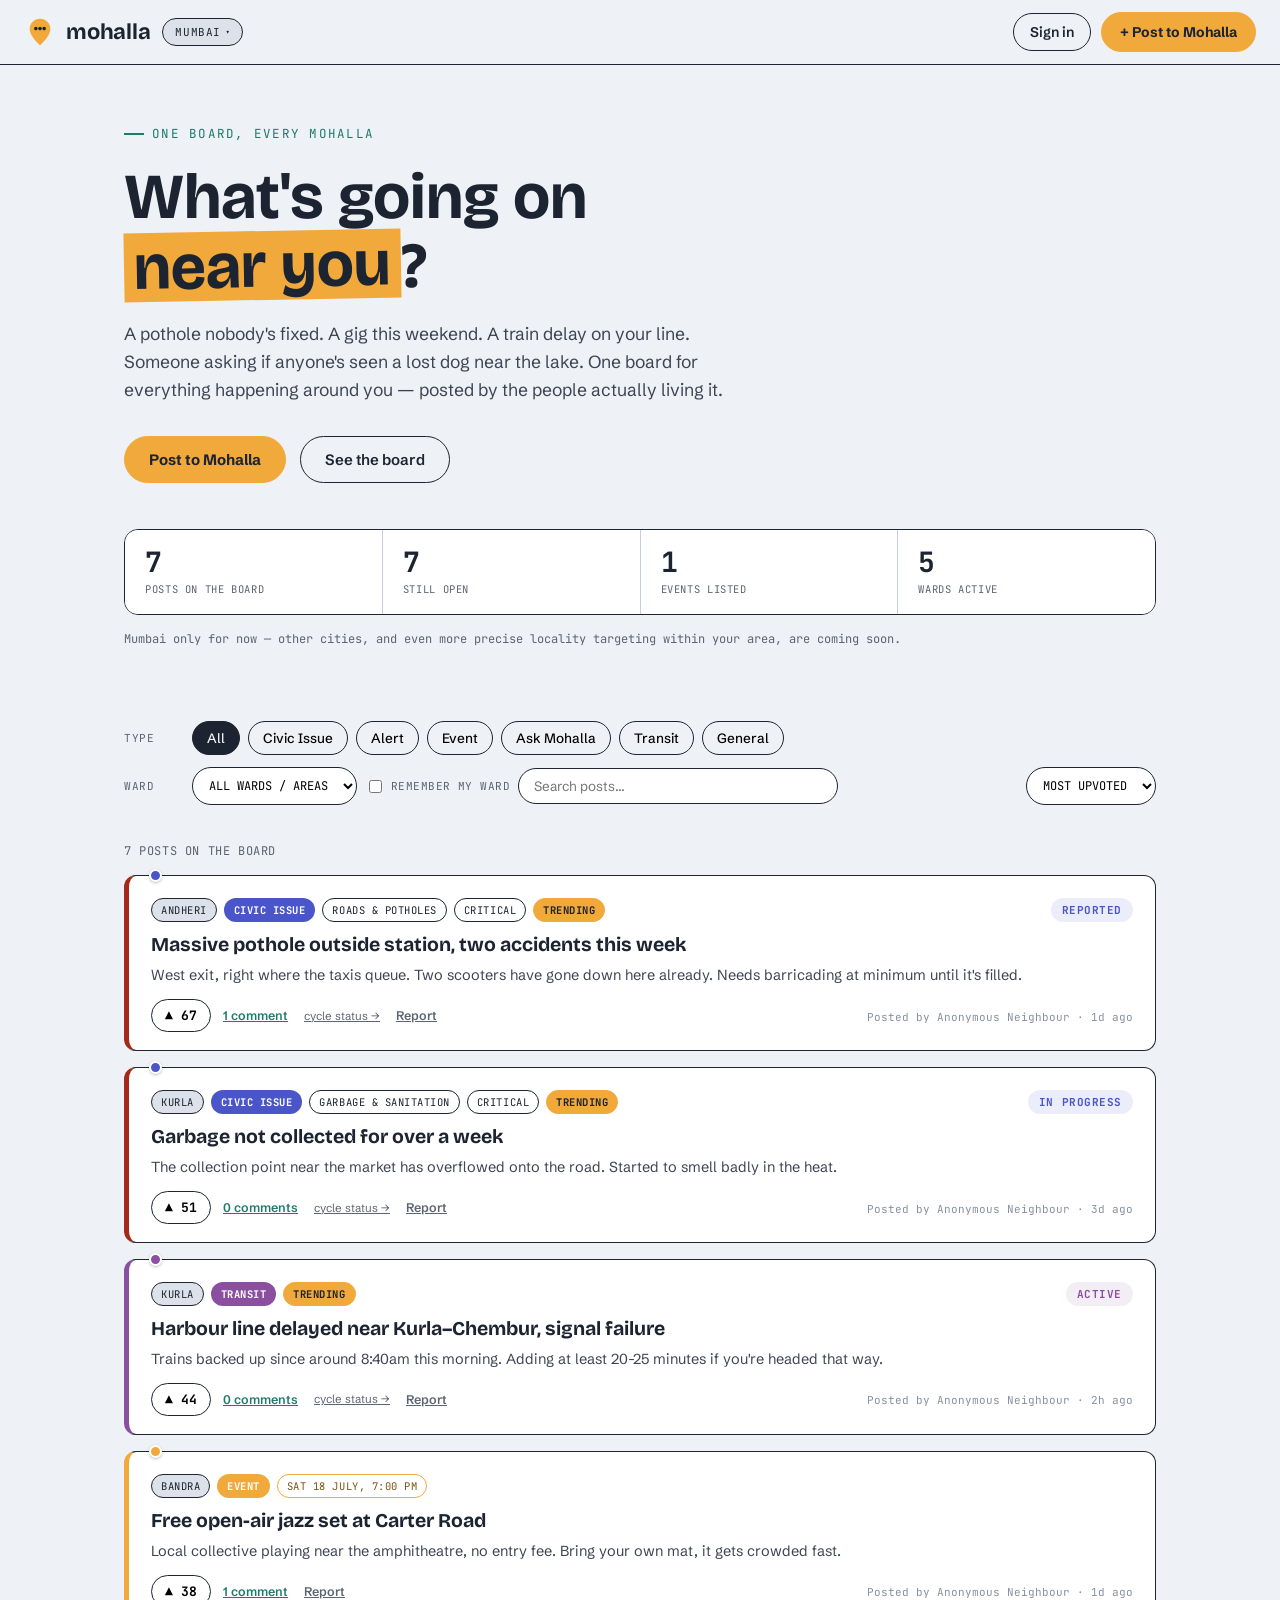
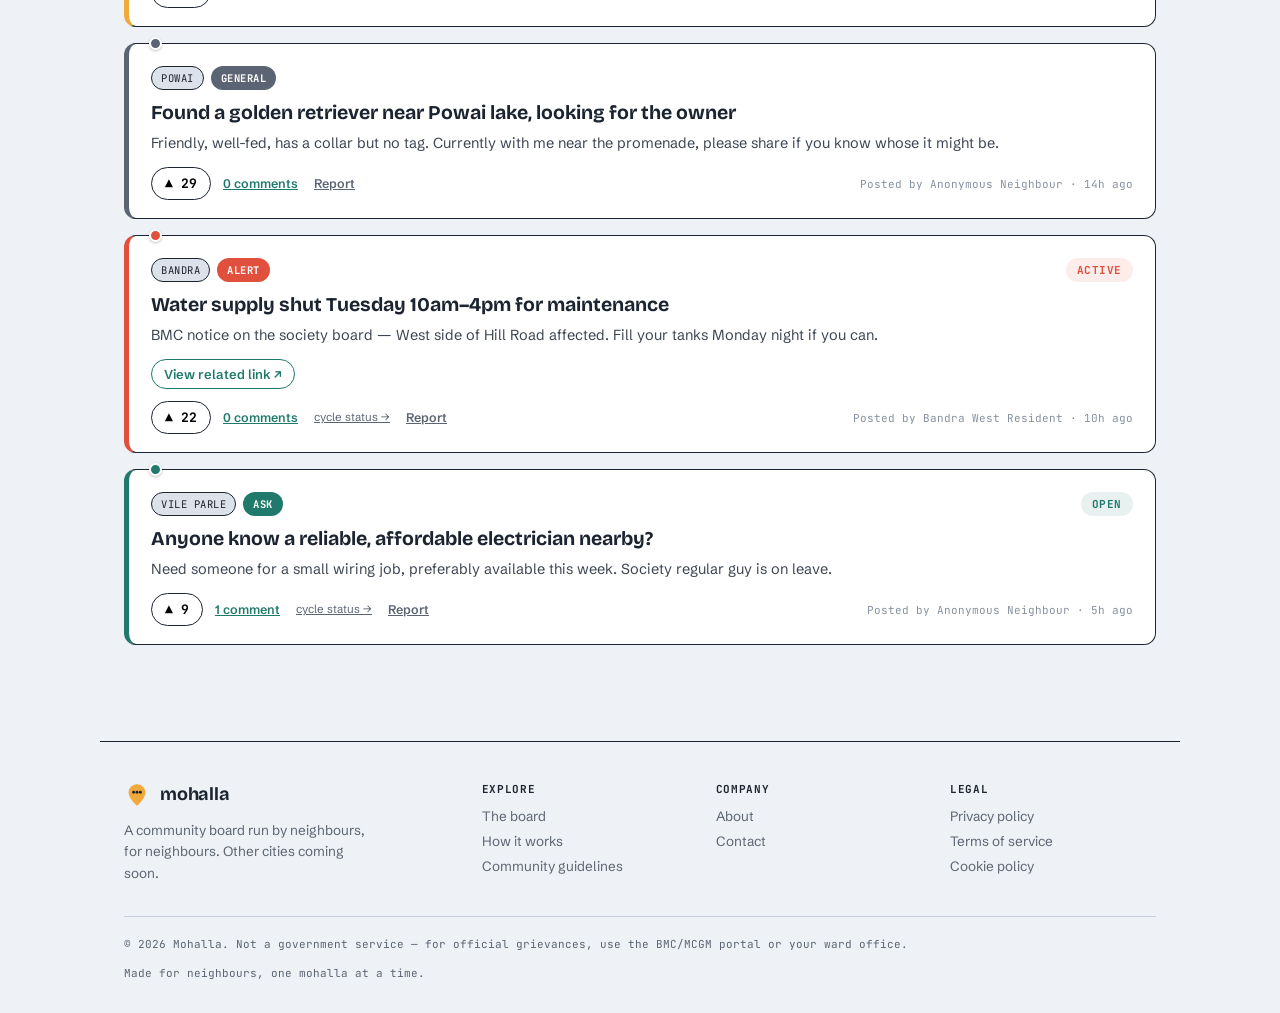
==== index.html @ 398d37bc "Mohalla v0.1.0 prototype Static single-file prototype of Mohalla, a neighbourhood board for Mumbai." ====
<!DOCTYPE html>
<html lang="en">
<head>
<meta charset="UTF-8">
<meta name="viewport" content="width=device-width, initial-scale=1.0">
<title>Mohalla — a neighbourhood board</title>
<link rel="icon" type="image/svg+xml" href="data:image/svg+xml,%3Csvg xmlns='http://www.w3.org/2000/svg' viewBox='0 0 34 34'%3E%3Cpath d='M17 3C10.9 3 6 7.8 6 13.7c0 8 11 17.3 11 17.3s11-9.3 11-17.3C28 7.8 23.1 3 17 3z' fill='%23F2A93B'/%3E%3Ccircle cx='12.6' cy='13.4' r='1.9' fill='%231B2430'/%3E%3Ccircle cx='17' cy='13.4' r='1.9' fill='%231B2430'/%3E%3Ccircle cx='21.4' cy='13.4' r='1.9' fill='%231B2430'/%3E%3C/svg%3E">
<link rel="preconnect" href="https://fonts.googleapis.com">
<link href="https://fonts.googleapis.com/css2?family=Bricolage+Grotesque:opsz,wght@12..96,400..800&family=Schibsted+Grotesk:wght@400;500;600;700&family=JetBrains+Mono:wght@400;500;700&display=swap" rel="stylesheet">
<style>
  :root{
    --ink:#1B2430;
    --paper:#EEF1F6;
    --paper-light:#FFFFFF;
    --paper-dark:#DCE1EA;
    --border:#C7CEDB;
    --amber:#F2A93B;
    --teal:#1F7A6B;
    --vermillion:#E14F3D;
    --indigo:#4A55C9;
    --plum:#8B4FA0;
    --slate:#5B6472;
    --critical:#A5281B;
  }
  *{box-sizing:border-box;}
  html{scroll-behavior:smooth;}
  html,body{margin:0;padding:0;}
  body{background:var(--paper); color:var(--ink); font-family:'Schibsted Grotesk',sans-serif; -webkit-font-smoothing:antialiased;}
  h1,h2,h3,.display{font-family:'Bricolage Grotesque',sans-serif;}
  .mono{font-family:'JetBrains Mono',monospace;}
  a{color:inherit;}
  button, .chip, .tag, input, select, textarea{font-family:inherit;}

  header{
    position:sticky; top:0; z-index:50;
    background:rgba(238,241,246,0.92); backdrop-filter:blur(6px);
    border-bottom:1.5px solid var(--ink);
    padding:12px 24px; display:flex; align-items:center; justify-content:space-between; gap:16px;
    transition:box-shadow .25s ease;
  }
  header.scrolled{box-shadow:0 6px 18px rgba(27,36,48,0.10);}
  .logo{display:flex; align-items:center; gap:10px;}
  .logo .word{line-height:1.1;}
  .logo .word .title{font-family:'Bricolage Grotesque',sans-serif; font-weight:700; font-size:22px; letter-spacing:-0.01em;}
  .header-actions{display:flex; align-items:center; gap:10px;}
  .signin-btn{
    font-weight:600; background:transparent; color:var(--ink); border:1.5px solid var(--ink);
    padding:9px 16px; font-size:14px; cursor:pointer; border-radius:24px; transition:all .15s ease;
  }
  .signin-btn:hover{background:var(--paper-dark); transform:translateY(-1px);}
  .btn-amber{font-weight:700; background:var(--amber); color:var(--ink); border:1.5px solid var(--amber); border-radius:24px; cursor:pointer; transition:all .15s ease;}
  .btn-amber:hover{filter:brightness(0.94); transform:translateY(-1px); box-shadow:0 6px 16px rgba(242,169,59,0.35);}
  .btn-amber:active{transform:translateY(0);}
  .file-btn{padding:10px 18px; font-size:14px;}

  .city-picker{position:relative; margin-left:2px;}
  .city-btn{
    font-family:'JetBrains Mono',monospace; font-size:11px; text-transform:uppercase; letter-spacing:0.05em;
    background:var(--paper-dark); color:var(--ink); border:1.5px solid var(--ink); border-radius:20px;
    padding:6px 12px; cursor:pointer; display:flex; align-items:center; gap:4px; transition:all .15s ease;
  }
  .city-btn:hover{background:var(--border);}
  .city-btn .chev{font-size:9px; transition:transform .2s ease;}
  .city-picker.open .chev{transform:rotate(180deg);}
  .city-menu{
    position:absolute; top:calc(100% + 8px); left:0; z-index:60;
    background:var(--paper-light); border:1.5px solid var(--ink); border-radius:12px;
    padding:6px; min-width:180px; box-shadow:0 8px 24px rgba(27,36,48,0.15);
    opacity:0; visibility:hidden; transform:translateY(-6px);
    transition:opacity .16s ease, transform .16s ease, visibility .16s ease;
  }
  .city-menu.open{opacity:1; visibility:visible; transform:translateY(0);}
  .city-opt{
    font-size:13.5px; padding:8px 10px; border-radius:8px;
    display:flex; align-items:center; justify-content:space-between; gap:8px; transition:background .12s ease;
  }
  .city-opt:not(.disabled):hover{background:var(--paper-dark);}
  .city-opt.active{font-weight:700; color:var(--teal);}
  .city-opt.disabled{color:var(--slate); cursor:not-allowed;}
  .city-opt .soon{
    font-family:'JetBrains Mono',monospace; font-size:9px; text-transform:uppercase; letter-spacing:0.04em;
    background:var(--paper-dark); border-radius:10px; padding:2px 7px; color:var(--slate);
  }
  .city-note{font-family:'JetBrains Mono',monospace; font-size:12px; color:var(--slate); margin-top:16px;}

  .hero{padding:60px 24px 36px; max-width:1080px; margin:0 auto; position:relative; z-index:1;}
  .hero .eyebrow{
    font-family:'JetBrains Mono',monospace; font-size:12.5px; letter-spacing:0.1em; text-transform:uppercase; color:var(--teal);
    display:flex; align-items:center; gap:8px; margin-bottom:20px;
  }
  .hero .eyebrow::before{content:'';width:20px;height:2px;background:var(--teal);}
  .hero h1{font-size:clamp(34px,6.4vw,64px); line-height:1.08; margin:0 0 20px; font-weight:700; max-width:16ch;}
  .hero h1 .highlight{background:var(--amber); padding:0 10px; display:inline-block; transform:rotate(-1deg); box-decoration-break:clone; -webkit-box-decoration-break:clone;}
  .hero p.sub{font-size:17.5px; line-height:1.6; max-width:58ch; color:#3d4552; margin:0 0 32px;}
  .hero-ctas{display:flex; gap:14px; flex-wrap:wrap; margin-bottom:46px;}
  .btn-primary{padding:13px 24px; font-size:15px;}
  .btn-ghost{font-weight:600; background:transparent; color:var(--ink); border:1.5px solid var(--ink); padding:13px 24px; font-size:15px; cursor:pointer; border-radius:24px; transition:all .15s ease;}
  .btn-ghost:hover{background:var(--ink); color:var(--paper); transform:translateY(-1px);}

  .stats{display:grid; grid-template-columns:repeat(4,1fr); gap:1px; background:var(--border); border:1.5px solid var(--ink); border-radius:14px; overflow:hidden;}
  .stats .cell{background:var(--paper-light); padding:18px 20px; transition:background .2s ease;}
  .stats .cell:hover{background:var(--paper);}
  .stats .cell .num{font-family:'JetBrains Mono',monospace; font-size:28px; font-weight:700; line-height:1;}
  .stats .cell .lbl{font-family:'JetBrains Mono',monospace; font-size:10.5px; text-transform:uppercase; letter-spacing:0.06em; color:var(--slate); margin-top:6px;}

  .filters{max-width:1080px; margin:0 auto; padding:38px 24px 0; position:relative; z-index:1;}
  .filters .row{display:flex; flex-wrap:wrap; gap:8px; margin-bottom:12px; align-items:center;}
  .filters .row .row-label{font-family:'JetBrains Mono',monospace; font-size:11px; text-transform:uppercase; letter-spacing:0.06em; color:var(--slate); width:60px; flex-shrink:0;}
  .chip{font-size:13.5px; font-weight:500; padding:8px 14px; border:1.5px solid var(--ink); border-radius:20px; background:transparent; cursor:pointer; white-space:nowrap; transition:all .15s ease;}
  .chip:hover{background:var(--paper-dark); transform:translateY(-1px);}
  .chip.active{background:var(--ink); color:var(--paper); border-color:var(--ink);}
  .sort-select{font-family:'JetBrains Mono',monospace; font-size:12px; text-transform:uppercase; padding:9px 12px; border:1.5px solid var(--ink); background:var(--paper-light); border-radius:20px; cursor:pointer; transition:background .15s ease;}
  .sort-select:hover{background:var(--paper-dark);}
  .search-input{font-size:13.5px; padding:9px 15px; border:1.5px solid var(--ink); background:var(--paper-light); border-radius:20px; flex:1; min-width:180px; max-width:320px; transition:box-shadow .15s ease;}
  .search-input:focus{outline:none; box-shadow:0 0 0 3px rgba(74,85,201,0.18);}
  .remember-lbl{display:flex; align-items:center; gap:6px; font-family:'JetBrains Mono',monospace; font-size:11px; color:var(--slate); cursor:pointer; text-transform:uppercase; letter-spacing:0.04em;}

  .feed{max-width:1080px; margin:0 auto; padding:26px 24px 80px; position:relative; z-index:1;}
  .feed-count{font-family:'JetBrains Mono',monospace; font-size:12px; color:var(--slate); margin-bottom:16px; text-transform:uppercase; letter-spacing:0.05em;}

  @keyframes fadeInUp{ from{opacity:0; transform:translateY(12px);} to{opacity:1; transform:translateY(0);} }
  .card{
    background:var(--paper-light); border:1.5px solid var(--ink); border-left:5px solid var(--indigo); border-radius:12px;
    padding:22px 22px 18px; margin-bottom:16px; position:relative;
    animation:fadeInUp .45s ease both;
    transition:transform .18s ease, box-shadow .18s ease;
  }
  .card:hover{transform:translateY(-3px); box-shadow:0 12px 28px rgba(27,36,48,0.09);}
  .pin{position:absolute; top:-7px; left:20px; width:13px; height:13px; border-radius:50%; border:2px solid var(--paper-light); box-shadow:0 1px 3px rgba(0,0,0,0.25);}
  .card-top{display:flex; justify-content:space-between; align-items:flex-start; gap:16px; flex-wrap:wrap;}
  .card-meta{display:flex; gap:7px; flex-wrap:wrap; margin-bottom:11px; align-items:center;}
  .tag{font-family:'JetBrains Mono',monospace; font-size:10.5px; text-transform:uppercase; letter-spacing:0.05em; padding:4px 9px; border:1px solid var(--ink); border-radius:20px; color:var(--ink);}
  .tag.ward{background:var(--paper-dark);}
  .tag.type{color:#fff; border-color:transparent; font-weight:700;}
  .tag.when{border-color:var(--amber); color:#7a5310;}
  .tag.trending{background:var(--amber); border-color:var(--amber); color:var(--ink); font-weight:700;}
  .card h3{font-size:19.5px; margin:0 0 8px; font-weight:700; font-family:'Bricolage Grotesque',sans-serif;}
  .card p.desc{font-size:14.5px; line-height:1.58; color:#3d4552; margin:0 0 12px;}
  .card img.photo{width:100%; max-height:280px; object-fit:cover; border-radius:10px; border:1px solid var(--border); margin-bottom:12px; display:block;}
  .video-wrap{position:relative; width:100%; aspect-ratio:16/9; border-radius:10px; overflow:hidden; border:1px solid var(--border); margin-bottom:12px; background:#000;}
  .video-wrap iframe, .video-wrap video{width:100%; height:100%; border:0; display:block;}
  .link-chip{
    display:inline-flex; align-items:center; gap:5px; font-size:13px; font-weight:600; color:var(--teal);
    text-decoration:none; border:1.5px solid var(--teal); border-radius:20px; padding:6px 12px; margin-bottom:12px; transition:all .15s ease;
  }
  .link-chip:hover{background:var(--teal); color:#fff;}
  .card-foot{display:flex; justify-content:space-between; align-items:center; gap:12px; flex-wrap:wrap;}
  .stamp{font-family:'JetBrains Mono',monospace; font-size:11px; font-weight:700; text-transform:uppercase; letter-spacing:0.05em; padding:5px 11px; border-radius:20px; display:inline-block; background:var(--paper-dark); color:var(--ink);}
  .actions{display:flex; gap:8px; align-items:center; flex-wrap:wrap;}
  @keyframes pulse{ 0%{transform:scale(1);} 40%{transform:scale(1.18);} 100%{transform:scale(1);} }
  .upvote-btn{display:flex; align-items:center; gap:6px; font-family:'JetBrains Mono',monospace; font-size:13px; font-weight:700; background:transparent; border:1.5px solid var(--ink); border-radius:20px; padding:7px 13px; cursor:pointer; transition:all .15s ease;}
  .upvote-btn:hover{background:var(--paper-dark);}
  .upvote-btn.voted{background:var(--ink); color:var(--paper); border-color:var(--ink);}
  .upvote-btn.pulse{animation:pulse .32s ease;}
  .link-btn{font-size:12.5px; font-weight:600; text-decoration:underline; background:none; border:none; cursor:pointer; color:var(--teal); padding:6px 4px; transition:opacity .15s ease;}
  .link-btn:hover{opacity:0.7;}
  .link-btn.muted{color:var(--slate);}
  .status-cycle{font-size:11.5px; text-decoration:underline; background:none; border:none; cursor:pointer; color:var(--slate); padding:4px; transition:opacity .15s ease;}
  .status-cycle:hover{opacity:0.7;}
  .byline{font-family:'JetBrains Mono',monospace; font-size:11px; color:#8891a0; margin-top:2px;}

  .comments{margin-top:14px; padding-top:14px; border-top:1px dashed var(--border);}
  .comment{font-size:13.5px; padding:8px 0; border-bottom:1px solid #eef0f5; animation:fadeInUp .3s ease both;}
  .comment:last-child{border-bottom:none;}
  .comment .c-author{font-weight:700; margin-right:6px;}
  .comment-form{display:flex; gap:8px; margin-top:10px;}
  .comment-form input{flex:1; padding:9px 12px; border:1.5px solid var(--ink); border-radius:20px; font-size:13px; background:var(--paper); transition:box-shadow .15s ease;}
  .comment-form input:focus{outline:none; box-shadow:0 0 0 3px rgba(74,85,201,0.18);}
  .comment-form button{font-weight:700; font-size:12.5px; background:var(--ink); color:var(--paper); border:none; padding:0 16px; border-radius:20px; cursor:pointer; transition:all .15s ease;}
  .comment-form button:hover{background:var(--indigo);}
  .empty{text-align:center; padding:60px 20px; color:#8891a0; font-family:'JetBrains Mono',monospace; font-size:14px;}

  .overlay{
    position:fixed; inset:0; background:rgba(27,36,48,0.55); z-index:100;
    display:flex; align-items:flex-start; justify-content:center; padding:40px 16px; overflow-y:auto;
    opacity:0; visibility:hidden; transition:opacity .2s ease, visibility .2s ease;
  }
  .overlay.open{opacity:1; visibility:visible;}
  .modal{
    background:var(--paper-light); border:1.5px solid var(--ink); border-radius:18px; max-width:560px; width:100%; padding:28px 26px 26px; position:relative;
    transform:translateY(14px) scale(.97); transition:transform .22s ease;
  }
  .overlay.open .modal{transform:translateY(0) scale(1);}
  .modal.wide{max-width:640px;}
  .modal.narrow{max-width:400px; text-align:center;}
  .modal h2{font-size:25px; margin:0 0 4px; font-weight:700; font-family:'Bricolage Grotesque',sans-serif;}
  .modal .modal-sub{font-size:13.5px; color:var(--slate); margin-bottom:20px;}
  .modal-close{position:absolute; top:20px; right:22px; background:none; border:none; cursor:pointer; font-size:22px; line-height:1; color:var(--ink); transition:opacity .15s ease;}
  .modal-close:hover{opacity:0.6;}
  .type-row{display:flex; gap:7px; flex-wrap:wrap; margin-bottom:20px;}
  .type-opt{font-family:'JetBrains Mono',monospace; font-size:11.5px; text-transform:uppercase; letter-spacing:0.04em; padding:8px 12px; border:1.5px solid var(--ink); border-radius:20px; cursor:pointer; font-weight:700; transition:all .15s ease;}
  .field{margin-bottom:16px; text-align:left;}
  .field label{display:block; font-family:'JetBrains Mono',monospace; font-size:11px; text-transform:uppercase; letter-spacing:0.05em; color:var(--slate); margin-bottom:6px;}
  .field input, .field select, .field textarea{width:100%; padding:10px 13px; border:1.5px solid var(--ink); border-radius:12px; font-size:14px; background:var(--paper); transition:box-shadow .15s ease;}
  .field input:focus, .field select:focus, .field textarea:focus{outline:none; box-shadow:0 0 0 3px rgba(74,85,201,0.18);}
  .field textarea{resize:vertical; min-height:80px; border-radius:14px;}
  .field-row{display:grid; grid-template-columns:1fr 1fr; gap:12px;}
  .attach-section{border:1.5px dashed var(--border); border-radius:14px; padding:14px 16px 4px; margin-bottom:16px; background:var(--paper);}
  .attach-head{font-family:'JetBrains Mono',monospace; font-size:11px; text-transform:uppercase; letter-spacing:0.05em; color:var(--slate); margin-bottom:10px;}
  .file-picker{display:flex; align-items:center; gap:10px; flex-wrap:wrap;}
  .file-input-hidden{display:none;}
  .file-btn-small{font-weight:600; background:var(--paper-light); border:1.5px solid var(--ink); padding:8px 14px; border-radius:20px; cursor:pointer; font-size:13px; transition:all .15s ease;}
  .file-btn-small:hover{background:var(--paper-dark); transform:translateY(-1px);}
  .file-name{font-family:'JetBrains Mono',monospace; font-size:11.5px; color:var(--slate);}
  .preview-thumb{max-width:180px; max-height:110px; border-radius:8px; border:1px solid var(--border); display:block; margin-top:8px; object-fit:cover;}
  .video-badge{display:inline-flex; align-items:center; gap:7px; font-family:'JetBrains Mono',monospace; font-size:12px; background:var(--paper-dark); border:1px solid var(--border); border-radius:8px; padding:8px 12px; margin-top:8px;}
  .remove-attach{margin-left:10px; font-size:11.5px; color:var(--vermillion); background:none; border:none; cursor:pointer; text-decoration:underline;}
  .sev-row{display:flex; gap:8px;}
  .sev-opt{flex:1; text-align:center; padding:9px 6px; border:1.5px solid var(--ink); border-radius:20px; font-family:'JetBrains Mono',monospace; font-size:11.5px; cursor:pointer; text-transform:uppercase; transition:all .15s ease;}
  .sev-opt.active{background:var(--ink); color:var(--paper);}
  .submit-btn{width:100%; margin-top:6px; padding:14px; font-size:15px;}
  .form-note{font-family:'JetBrains Mono',monospace; font-size:11px; color:#8891a0; margin-top:10px; text-align:center;}
  .hide{display:none !important;}

  .google-btn{width:100%; display:flex; align-items:center; justify-content:center; gap:10px; background:var(--paper-light); border:1.5px solid var(--ink); border-radius:24px; padding:12px; font-weight:600; font-size:14.5px; cursor:pointer; color:var(--ink); margin-bottom:14px; transition:all .15s ease;}
  .google-btn:hover{background:var(--paper-dark); transform:translateY(-1px);}
  .divider{display:flex; align-items:center; gap:10px; margin:16px 0; color:var(--slate); font-family:'JetBrains Mono',monospace; font-size:11px; text-transform:uppercase;}
  .divider::before, .divider::after{content:''; flex:1; height:1px; background:var(--border);}
  .stub-input{opacity:0.5; pointer-events:none;}

  .page-body{text-align:left; font-size:14.5px; line-height:1.75; color:#3d4552; max-height:60vh; overflow-y:auto; padding-right:6px;}
  .page-body h3{font-size:16px; margin:18px 0 8px; font-family:'Bricolage Grotesque',sans-serif;}
  .page-body p{margin:0 0 12px;}
  .page-body ul, .page-body ol{margin:0 0 14px; padding-left:20px;}
  .page-body li{margin-bottom:8px;}
  .page-note{font-family:'JetBrains Mono',monospace; font-size:11px; color:var(--slate); background:var(--paper); border:1px dashed var(--border); border-radius:10px; padding:10px 12px; margin-bottom:16px;}

  footer{border-top:1.5px solid var(--ink); padding:40px 24px 30px; max-width:1080px; margin:0 auto; position:relative; z-index:1;}
  .footer-grid{display:grid; grid-template-columns:1.6fr 1fr 1fr 1fr; gap:28px; margin-bottom:32px;}
  .footer-blurb{font-size:13.5px; line-height:1.6; color:var(--slate); max-width:32ch; margin:0;}
  .footer-head{font-family:'JetBrains Mono',monospace; font-size:11px; text-transform:uppercase; letter-spacing:0.06em; color:var(--ink); margin-bottom:12px; font-weight:700;}
  .footer-link{display:block; font-size:13.5px; color:var(--slate); text-decoration:none; margin-bottom:9px; width:fit-content; transition:color .15s ease;}
  .footer-link:hover{color:var(--teal); text-decoration:underline;}
  .footer-bottom{border-top:1px solid var(--border); padding-top:18px; font-family:'JetBrains Mono',monospace; font-size:11px; color:var(--slate); line-height:1.7; display:flex; justify-content:space-between; flex-wrap:wrap; gap:10px;}
  @media(max-width:720px){ .footer-grid{grid-template-columns:1fr 1fr;} }

  .toast{
    position:fixed; left:50%; bottom:-100px; transform:translateX(-50%);
    background:var(--ink); color:var(--paper); padding:12px 22px; border-radius:24px;
    font-size:13px; font-weight:500; z-index:200; opacity:0;
    transition:bottom .3s ease, opacity .3s ease; box-shadow:0 4px 20px rgba(0,0,0,0.25);
  }
  .toast.show{bottom:24px; opacity:1;}

  @media(max-width:640px){
    .stats{grid-template-columns:repeat(2,1fr);}
    .field-row{grid-template-columns:1fr;}
    .filters .row .row-label{width:100%; margin-bottom:2px;}
    .search-input{max-width:none;}
  }
</style>
</head>
<body>

<header id="site-header">
  <div class="logo">
    <svg width="32" height="32" viewBox="0 0 34 34" fill="none">
      <path d="M17 3C10.9 3 6 7.8 6 13.7c0 8 11 17.3 11 17.3s11-9.3 11-17.3C28 7.8 23.1 3 17 3z" fill="#F2A93B"/>
      <circle cx="12.6" cy="13.4" r="1.9" fill="#1B2430"/>
      <circle cx="17" cy="13.4" r="1.9" fill="#1B2430"/>
      <circle cx="21.4" cy="13.4" r="1.9" fill="#1B2430"/>
    </svg>
    <div class="word"><div class="title">mohalla</div></div>
    <div class="city-picker" id="city-picker">
      <button class="city-btn" onclick="toggleCityMenu(event)">Mumbai <span class="chev">▾</span></button>
      <div class="city-menu" id="city-menu">
        <div class="city-opt active">Mumbai</div>
        <div class="city-opt disabled">Delhi <span class="soon">Soon</span></div>
        <div class="city-opt disabled">Bengaluru <span class="soon">Soon</span></div>
        <div class="city-opt disabled">Pune <span class="soon">Soon</span></div>
        <div class="city-opt disabled">Chennai <span class="soon">Soon</span></div>
      </div>
    </div>
  </div>
  <div class="header-actions">
    <button class="signin-btn" onclick="openAuthModal()">Sign in</button>
    <button class="file-btn btn-amber" onclick="openModal()">+ Post to Mohalla</button>
  </div>
</header>

<section class="hero">
  <div class="eyebrow">One board, every mohalla</div>
  <h1>What's going on <span class="highlight">near you</span>?</h1>
  <p class="sub">A pothole nobody's fixed. A gig this weekend. A train delay on your line. Someone asking if anyone's seen a lost dog near the lake. One board for everything happening around you — posted by the people actually living it.</p>
  <div class="hero-ctas">
    <button class="btn-primary btn-amber" onclick="openModal()">Post to Mohalla</button>
    <button class="btn-ghost" onclick="document.getElementById('feed').scrollIntoView({behavior:'smooth'})">See the board</button>
  </div>
  <div class="stats" id="stats">
    <div class="cell"><div class="num" id="stat-total">0</div><div class="lbl">Posts on the board</div></div>
    <div class="cell"><div class="num" id="stat-open">0</div><div class="lbl">Still open</div></div>
    <div class="cell"><div class="num" id="stat-events">0</div><div class="lbl">Events listed</div></div>
    <div class="cell"><div class="num" id="stat-wards">0</div><div class="lbl">Wards active</div></div>
  </div>
  <div class="city-note">Mumbai only for now — other cities, and even more precise locality targeting within your area, are coming soon.</div>
</section>

<section class="filters" id="feed">
  <div class="row">
    <span class="row-label">Type</span>
    <button class="chip active" data-type="all">All</button>
    <button class="chip" data-type="Civic Issue">Civic Issue</button>
    <button class="chip" data-type="Alert">Alert</button>
    <button class="chip" data-type="Event">Event</button>
    <button class="chip" data-type="Ask">Ask Mohalla</button>
    <button class="chip" data-type="Transit">Transit</button>
    <button class="chip" data-type="General">General</button>
  </div>
  <div class="row">
    <span class="row-label">Ward</span>
    <select class="sort-select" id="ward-filter" style="min-width:160px;">
      <option value="all">All wards / areas</option>
    </select>
    <label class="remember-lbl"><input type="checkbox" id="remember-ward"> Remember my ward</label>
    <input type="text" class="search-input" id="search-input" placeholder="Search posts...">
    <select class="sort-select" id="sort-select" style="margin-left:auto;">
      <option value="top">Most upvoted</option>
      <option value="recent">Most recent</option>
      <option value="open">Open first</option>
    </select>
  </div>
</section>

<section class="feed">
  <div class="feed-count" id="feed-count">Loading the board…</div>
  <div id="feed-list"></div>
</section>

<footer>
  <div class="footer-grid">
    <div class="footer-col">
      <div class="logo" style="margin-bottom:12px;">
        <svg width="26" height="26" viewBox="0 0 34 34" fill="none">
          <path d="M17 3C10.9 3 6 7.8 6 13.7c0 8 11 17.3 11 17.3s11-9.3 11-17.3C28 7.8 23.1 3 17 3z" fill="#F2A93B"/>
          <circle cx="12.6" cy="13.4" r="1.9" fill="#1B2430"/>
          <circle cx="17" cy="13.4" r="1.9" fill="#1B2430"/>
          <circle cx="21.4" cy="13.4" r="1.9" fill="#1B2430"/>
        </svg>
        <div class="word"><div class="title" style="font-size:18px;">mohalla</div></div>
      </div>
      <p class="footer-blurb">A community board run by neighbours, for neighbours. Other cities coming soon.</p>
    </div>
    <div class="footer-col">
      <div class="footer-head">Explore</div>
      <a href="#feed" class="footer-link">The board</a>
      <a href="#" class="footer-link" onclick="return showPage('how')">How it works</a>
      <a href="#" class="footer-link" onclick="return showPage('guidelines')">Community guidelines</a>
    </div>
    <div class="footer-col">
      <div class="footer-head">Company</div>
      <a href="#" class="footer-link" onclick="return showPage('about')">About</a>
      <a href="#" class="footer-link" onclick="return showPage('contact')">Contact</a>
    </div>
    <div class="footer-col">
      <div class="footer-head">Legal</div>
      <a href="#" class="footer-link" onclick="return showPage('privacy')">Privacy policy</a>
      <a href="#" class="footer-link" onclick="return showPage('terms')">Terms of service</a>
      <a href="#" class="footer-link" onclick="return showPage('cookies')">Cookie policy</a>
    </div>
  </div>
  <div class="footer-bottom">
    <span>© 2026 Mohalla. Not a government service — for official grievances, use the BMC/MCGM portal or your ward office.</span>
    <span>Made for neighbours, one mohalla at a time.</span>
  </div>
</footer>

<!-- POST MODAL -->
<div class="overlay" id="overlay">
  <div class="modal wide">
    <button class="modal-close" onclick="closeModal()">&times;</button>
    <h2>Post to Mohalla</h2>
    <div class="modal-sub">Pick what kind of post this is — the board sorts itself out from there.</div>

    <div class="type-row" id="type-row">
      <div class="type-opt" data-type="Civic Issue" style="background:#4A55C9;border-color:#4A55C9;">Civic Issue</div>
      <div class="type-opt" data-type="Alert" style="background:#E14F3D;border-color:#E14F3D;">Alert</div>
      <div class="type-opt" data-type="Event" style="background:#F2A93B;border-color:#F2A93B;">Event</div>
      <div class="type-opt" data-type="Ask" style="background:#1F7A6B;border-color:#1F7A6B;">Ask Mohalla</div>
      <div class="type-opt" data-type="Transit" style="background:#8B4FA0;border-color:#8B4FA0;">Transit</div>
      <div class="type-opt" data-type="General" style="background:#5B6472;border-color:#5B6472;">General</div>
    </div>

    <div class="field">
      <label>What's this about, in one line</label>
      <input type="text" id="f-title" maxlength="90" placeholder="e.g. Free jazz set at Carter Road this Saturday">
    </div>

    <div class="field-row" id="civic-fields">
      <div class="field">
        <label>Category</label>
        <select id="f-category">
          <option>Roads &amp; Potholes</option>
          <option>Garbage &amp; Sanitation</option>
          <option>Illegal Hawking</option>
          <option>Illegal Construction</option>
          <option>Water &amp; Drainage</option>
          <option>Street Lighting</option>
          <option>Public Safety</option>
          <option>Other</option>
        </select>
      </div>
      <div class="field">
        <label>Severity</label>
        <div class="sev-row" id="sev-row">
          <div class="sev-opt" data-sev="Low">Low</div>
          <div class="sev-opt active" data-sev="Medium">Medium</div>
          <div class="sev-opt" data-sev="High">High</div>
          <div class="sev-opt" data-sev="Critical">Critical</div>
        </div>
      </div>
    </div>

    <div class="field hide" id="event-field">
      <label>When</label>
      <input type="text" id="f-when" placeholder="e.g. Sat 18 July, 7:00 PM">
    </div>

    <div class="field">
      <label>Ward / area</label>
      <select id="f-ward"></select>
    </div>

    <div class="field">
      <label>Details</label>
      <textarea id="f-desc" placeholder="Give people what they'd actually need to know — exact location, timing, who it affects."></textarea>
    </div>

    <div class="attach-section">
      <div class="attach-head">Attachments (optional)</div>
      <div class="field">
        <label>Photo or video</label>
        <div class="file-picker">
          <input type="file" id="f-media-file" accept="image/*,video/*" class="file-input-hidden" onchange="handleMediaSelect(event)">
          <button type="button" class="file-btn-small" onclick="document.getElementById('f-media-file').click()">Add photo or video</button>
          <span class="file-name" id="media-filename">No file chosen</span>
        </div>
        <div id="media-preview-wrap" class="hide">
          <img id="photo-preview" class="preview-thumb hide" alt="">
          <div id="video-badge" class="video-badge hide">🎥 Video attached — previews for this session</div>
          <button type="button" class="remove-attach" onclick="clearMedia()">Remove</button>
        </div>
        <div class="form-note" style="text-align:left; margin-top:6px;">Photos save properly and stay on the board. Videos preview for this session only until the database's wired up.</div>
      </div>
      <div class="field">
        <label>Related link</label>
        <input type="text" id="f-link" placeholder="News article, ticket page, official notice, etc.">
      </div>
    </div>

    <div class="field">
      <label>Your name (optional — leave blank to post anonymously)</label>
      <input type="text" id="f-author" maxlength="30" placeholder="Anonymous Neighbour">
    </div>

    <button class="submit-btn btn-amber" onclick="submitIssue()">Post to Mohalla</button>
    <div class="form-note">Visible to everyone on this board. Photos are saved properly; videos preview for this session only until the database's wired up. Don't include phone numbers or personal details.</div>
  </div>
</div>

<!-- AUTH MODAL -->
<div class="overlay" id="auth-overlay">
  <div class="modal narrow">
    <button class="modal-close" onclick="closeAuthModal()">&times;</button>
    <h2>Sign in to Mohalla</h2>
    <div class="modal-sub">Post under your name and get updates for your ward.<br><strong>Not wired up yet</strong> — this is just the interface for now.</div>
    <button class="google-btn" onclick="mockGoogleSignIn()">
      <svg width="18" height="18" viewBox="0 0 18 18">
        <path fill="#4285F4" d="M17.64 9.2c0-.637-.057-1.251-.164-1.84H9v3.481h4.844a4.14 4.14 0 01-1.796 2.716v2.259h2.908c1.702-1.567 2.684-3.875 2.684-6.615z"/>
        <path fill="#34A853" d="M9 18c2.43 0 4.467-.806 5.956-2.184l-2.908-2.259c-.806.54-1.837.86-3.048.86-2.344 0-4.328-1.583-5.036-3.71H.957v2.332A8.997 8.997 0 009 18z"/>
        <path fill="#FBBC05" d="M3.964 10.707A5.41 5.41 0 013.682 9c0-.593.102-1.17.282-1.707V4.961H.957A8.996 8.996 0 000 9c0 1.452.348 2.827.957 4.039l3.007-2.332z"/>
        <path fill="#EA4335" d="M9 3.58c1.321 0 2.508.454 3.44 1.345l2.582-2.581C13.463.891 11.426 0 9 0A8.997 8.997 0 00.957 4.961L3.964 7.29C4.672 5.163 6.656 3.58 9 3.58z"/>
      </svg>
      Continue with Google
    </button>
    <div class="divider">or</div>
    <div class="field">
      <input type="text" class="stub-input" placeholder="Email address (coming soon)">
    </div>
    <div class="form-note">You'll be able to switch this to email/phone sign-in later too.</div>
  </div>
</div>

<!-- FOOTER CONTENT PAGE MODAL -->
<div class="overlay" id="page-overlay">
  <div class="modal wide">
    <button class="modal-close" onclick="closePageOverlay()">&times;</button>
    <h2 id="page-title">Title</h2>
    <div class="page-body" id="page-body"></div>
  </div>
</div>

<div class="toast" id="toast"></div>

<script>
const WARDS = ["Colaba","Fort","Byculla","Mahim","Dadar","Parel","Lower Parel","Worli","Bandra","Khar","Santacruz","Vile Parle","Andheri","Juhu","Jogeshwari","Goregaon","Malad","Kandivali","Borivali","Powai","Ghatkopar","Kurla","Chembur","Vikhroli","Mulund","Thane","Navi Mumbai","Other"];

const TYPES = {
  'Civic Issue': {hex:'#4A55C9', statusOrder:['Reported','In Progress','Resolved']},
  'Alert':       {hex:'#E14F3D', statusOrder:['Active','Update','Resolved']},
  'Event':       {hex:'#F2A93B', statusOrder:null},
  'Ask':         {hex:'#1F7A6B', statusOrder:['Open','Answered']},
  'Transit':     {hex:'#8B4FA0', statusOrder:['Active','Update','Resolved']},
  'General':     {hex:'#5B6472', statusOrder:null}
};
const SEV_COLOR = {Low:'#1F7A6B', Medium:'#F2A93B', High:'#E14F3D', Critical:'#A5281B'};

const PAGES = {
  about: {title:"About Mohalla", html:`
    <p>Most of what actually affects your day — a blocked road, a gig this weekend, a train delay — never makes it anywhere neighbours can see it together. It scatters across WhatsApp groups, complaint apps nobody checks twice, and word of mouth that only reaches a few buildings.</p>
    <p>Mohalla puts it on one board instead, organised by ward, so anyone nearby can see it, add to it, or act on it — whether that's a civic issue, an event, a question, or just something worth knowing.</p>
    <p>We're starting in Mumbai. If it's useful here, more cities are next.</p>`},
  how: {title:"How it works", html:`
    <ol>
      <li><strong>Pick a type.</strong> Civic Issue, Alert, Event, Ask Mohalla, Transit, or General — whatever fits.</li>
      <li><strong>Tag your ward</strong> so it reaches the neighbours it's actually relevant to.</li>
      <li><strong>Add a photo, video, or link</strong> if it helps explain things — not required, but it helps.</li>
      <li><strong>The board does the rest.</strong> Neighbours upvote, comment, and help track it through to resolved.</li>
    </ol>
    <p>Posting works with or without an account. Signing in (coming soon) will just let you post under your name and follow your ward.</p>`},
  guidelines: {title:"Community guidelines", html:`
    <ul>
      <li>Be specific — "pothole outside X station" helps a lot more than "roads are bad."</li>
      <li>No phone numbers, addresses, or other personal details in public posts or comments.</li>
      <li>Don't post something you haven't seen or verified yourself, especially under Alert.</li>
      <li>Disagreements happen — keep comments about the issue, not the person.</li>
      <li>This board isn't a substitute for emergency services. For anything urgent, contact the relevant authority directly.</li>
    </ul>`},
  contact: {title:"Contact", html:`
    <p>For anything you'd rather not post publicly — feedback, a takedown request, a partnership idea — reach us at <strong>hello@mohalla.app</strong>.</p>
    <p>We're a small team building this in the open, so replies might take a few days for now.</p>`},
  privacy: {title:"Privacy policy", html:`
    <div class="page-note">Placeholder text for the prototype — have this reviewed properly before you launch publicly.</div>
    <p>We store what you post — title, description, ward, and any photos, videos, or links you attach — along with your upvotes and comments.</p>
    <p>If you turn on "Remember my ward," we save that preference on this device so the board can pre-select it next time.</p>
    <p>We don't sell this data. Posts are visible to everyone using the board, so please don't include anything private in them. Once sign-in is live, this policy will be updated to cover account data too.</p>`},
  terms: {title:"Terms of service", html:`
    <div class="page-note">Placeholder text for the prototype — have this reviewed properly before you launch publicly.</div>
    <p>By posting on Mohalla, you're confirming the content is yours to share, that it isn't defamatory, illegal, or harmful, and that you'll follow the community guidelines.</p>
    <p>Mohalla is a community bulletin board, not a government service — nothing posted here constitutes an official complaint or emergency response.</p>
    <p>We may remove content that violates these terms.</p>`},
  cookies: {title:"Cookie policy", html:`
    <p>Mohalla doesn't use tracking or advertising cookies. The only thing saved on your device is an optional ward preference, stored so the board can remember it on your next visit — nothing more.</p>`}
};

const STORAGE_KEY = 'mohalla-mumbai-posts-v1';
const PREF_KEY = 'mohalla-pref-ward';
let posts = [];
let activeType = 'all';
let sessionVotes = {};
let justVotedId = null;
let selectedSeverity = 'Medium';
let selectedFormType = 'Civic Issue';
let selectedPhotoDataUrl = null;
let selectedVideoBlobUrl = null;

function compressImage(file, maxDim=1280, quality=0.72){
  return new Promise((resolve, reject)=>{
    const reader = new FileReader();
    reader.onload = e=>{
      const img = new Image();
      img.onload = ()=>{
        let w=img.width, h=img.height;
        if(w>maxDim || h>maxDim){ const scale=maxDim/Math.max(w,h); w=Math.round(w*scale); h=Math.round(h*scale); }
        const canvas=document.createElement('canvas'); canvas.width=w; canvas.height=h;
        canvas.getContext('2d').drawImage(img,0,0,w,h);
        resolve(canvas.toDataURL('image/jpeg', quality));
      };
      img.onerror = reject;
      img.src = e.target.result;
    };
    reader.onerror = reject;
    reader.readAsDataURL(file);
  });
}
function handleMediaSelect(e){
  const file = e.target.files[0]; if(!file) return;
  document.getElementById('media-filename').textContent = file.name;
  document.getElementById('media-preview-wrap').classList.remove('hide');
  if(file.type.startsWith('image/')){
    selectedVideoBlobUrl = null;
    compressImage(file).then(dataUrl=>{
      selectedPhotoDataUrl = dataUrl;
      document.getElementById('photo-preview').src = dataUrl;
      document.getElementById('photo-preview').classList.remove('hide');
      document.getElementById('video-badge').classList.add('hide');
    }).catch(()=>{ showToast("Couldn't read that image"); });
  }else if(file.type.startsWith('video/')){
    selectedPhotoDataUrl = null;
    if(selectedVideoBlobUrl) URL.revokeObjectURL(selectedVideoBlobUrl);
    selectedVideoBlobUrl = URL.createObjectURL(file);
    document.getElementById('photo-preview').classList.add('hide');
    document.getElementById('video-badge').classList.remove('hide');
  }else{
    showToast("That file type isn't supported");
  }
}
function clearMedia(){
  selectedPhotoDataUrl = null;
  if(selectedVideoBlobUrl) URL.revokeObjectURL(selectedVideoBlobUrl);
  selectedVideoBlobUrl = null;
  document.getElementById('f-media-file').value = '';
  document.getElementById('media-filename').textContent = 'No file chosen';
  document.getElementById('media-preview-wrap').classList.add('hide');
  document.getElementById('photo-preview').classList.add('hide');
  document.getElementById('video-badge').classList.add('hide');
}

const wardFilter = document.getElementById('ward-filter');
const fWard = document.getElementById('f-ward');
WARDS.forEach(w=>{
  const o1=document.createElement('option'); o1.value=w; o1.textContent=w; wardFilter.appendChild(o1);
  const o2=document.createElement('option'); o2.value=w; o2.textContent=w; fWard.appendChild(o2);
});

function seedPosts(){
  const now = Date.now();
  return [
    {id:'s1', type:'Civic Issue', title:"Massive pothole outside station, two accidents this week", category:"Roads & Potholes", ward:"Andheri", severity:"Critical", desc:"West exit, right where the taxis queue. Two scooters have gone down here already. Needs barricading at minimum until it's filled.", author:"Anonymous Neighbour", status:"Reported", upvotes:67, ts: now-1000*60*60*24*1, comments:[{author:"Rider42",text:"Almost went down here yesterday too."}]},
    {id:'s2', type:'Civic Issue', title:"Garbage not collected for over a week", category:"Garbage & Sanitation", ward:"Kurla", severity:"Critical", desc:"The collection point near the market has overflowed onto the road. Started to smell badly in the heat.", author:"Anonymous Neighbour", status:"In Progress", upvotes:51, ts: now-1000*60*60*24*3, comments:[]},
    {id:'s3', type:'Alert', title:"Water supply shut Tuesday 10am–4pm for maintenance", ward:"Bandra", desc:"BMC notice on the society board — West side of Hill Road affected. Fill your tanks Monday night if you can.", author:"Bandra West Resident", status:"Active", upvotes:22, ts: now-1000*60*60*10, comments:[], link:"https://portal.mcgm.gov.in/"},
    {id:'s4', type:'Event', title:"Free open-air jazz set at Carter Road", ward:"Bandra", when:"Sat 18 July, 7:00 PM", desc:"Local collective playing near the amphitheatre, no entry fee. Bring your own mat, it gets crowded fast.", author:"Anonymous Neighbour", upvotes:38, ts: now-1000*60*60*30, comments:[{author:"Music Fan",text:"Went last month, great crowd, get there by 6:30."}]},
    {id:'s5', type:'Ask', title:"Anyone know a reliable, affordable electrician nearby?", ward:"Vile Parle", desc:"Need someone for a small wiring job, preferably available this week. Society regular guy is on leave.", author:"Anonymous Neighbour", status:"Open", upvotes:9, ts: now-1000*60*60*5, comments:[{author:"Parle Local",text:"Try the one near the market, does most of the buildings on our lane."}]},
    {id:'s6', type:'Transit', title:"Harbour line delayed near Kurla–Chembur, signal failure", ward:"Kurla", desc:"Trains backed up since around 8:40am this morning. Adding at least 20-25 minutes if you're headed that way.", author:"Anonymous Neighbour", status:"Active", upvotes:44, ts: now-1000*60*60*2, comments:[]},
    {id:'s7', type:'General', title:"Found a golden retriever near Powai lake, looking for the owner", ward:"Powai", desc:"Friendly, well-fed, has a collar but no tag. Currently with me near the promenade, please share if you know whose it might be.", author:"Anonymous Neighbour", upvotes:29, ts: now-1000*60*60*14, comments:[]}
  ];
}

async function loadPosts(){
  try{
    const res = await window.storage.get(STORAGE_KEY, true);
    posts = res ? JSON.parse(res.value) : seedPosts();
    if(!res){ await window.storage.set(STORAGE_KEY, JSON.stringify(posts), true); }
  }catch(e){
    posts = seedPosts();
    try{ await window.storage.set(STORAGE_KEY, JSON.stringify(posts), true); }catch(e2){}
  }
  render();
}
async function savePosts(){
  try{
    const sanitized = posts.map(p=>{
      if(p.video && p.video.startsWith('blob:')){ const {video, ...rest} = p; return rest; }
      return p;
    });
    await window.storage.set(STORAGE_KEY, JSON.stringify(sanitized), true);
  }
  catch(e){ showToast("Couldn't save — try again"); }
}
async function loadWardPref(){
  try{
    const res = await window.storage.get(PREF_KEY, false);
    if(res && res.value){
      wardFilter.value = res.value;
      document.getElementById('remember-ward').checked = true;
    }
  }catch(e){ /* no pref saved yet */ }
}

function timeAgo(ts){
  const diff = Date.now()-ts, mins = Math.floor(diff/60000);
  if(mins<60) return mins+"m ago";
  const hrs = Math.floor(mins/60);
  if(hrs<24) return hrs+"h ago";
  const days = Math.floor(hrs/24);
  if(days<30) return days+"d ago";
  return Math.floor(days/30)+"mo ago";
}
function isOpen(p){
  const meta = TYPES[p.type];
  if(!meta.statusOrder) return true;
  return p.status !== meta.statusOrder[meta.statusOrder.length-1];
}
function isTrending(p){ return p.upvotes>=40 && (Date.now()-p.ts) < 1000*60*60*24*4; }
function escapeHtml(s){ const d=document.createElement('div'); d.textContent=s==null?'':String(s); return d.innerHTML; }

function videoEmbedHtml(url){
  if(!url) return '';
  const yt = url.match(/(?:youtube\.com\/watch\?v=|youtu\.be\/)([\w-]+)/);
  if(yt) return `<div class="video-wrap"><iframe src="https://www.youtube.com/embed/${yt[1]}" allowfullscreen></iframe></div>`;
  const vim = url.match(/vimeo\.com\/(\d+)/);
  if(vim) return `<div class="video-wrap"><iframe src="https://player.vimeo.com/video/${vim[1]}" allowfullscreen></iframe></div>`;
  return `<div class="video-wrap"><video controls src="${escapeHtml(url)}"></video></div>`;
}

function animateNumber(el, to){
  const start = performance.now(), duration = 650;
  function step(now){
    const p = Math.min((now-start)/duration,1);
    const eased = 1-Math.pow(1-p,3);
    el.textContent = Math.round(to*eased);
    if(p<1) requestAnimationFrame(step);
  }
  requestAnimationFrame(step);
}

function render(){ renderStats(); renderFeed(); }

function renderStats(){
  const total = posts.length;
  const open = posts.filter(isOpen).length;
  const events = posts.filter(p=>p.type==='Event').length;
  const wardsSet = new Set(posts.map(p=>p.ward));
  animateNumber(document.getElementById('stat-total'), total);
  animateNumber(document.getElementById('stat-open'), open);
  animateNumber(document.getElementById('stat-events'), events);
  animateNumber(document.getElementById('stat-wards'), wardsSet.size);
}

function renderFeed(){
  const wardVal = wardFilter.value;
  const sortVal = document.getElementById('sort-select').value;
  const q = document.getElementById('search-input').value.trim().toLowerCase();
  let list = posts.filter(p=>{
    const typeOk = activeType==='all' || p.type===activeType;
    const wardOk = wardVal==='all' || p.ward===wardVal;
    const searchOk = !q || p.title.toLowerCase().includes(q) || p.desc.toLowerCase().includes(q);
    return typeOk && wardOk && searchOk;
  });
  if(sortVal==='top') list = list.slice().sort((a,b)=>b.upvotes-a.upvotes);
  else if(sortVal==='recent') list = list.slice().sort((a,b)=>b.ts-a.ts);
  else if(sortVal==='open') list = list.slice().sort((a,b)=>(isOpen(b)-isOpen(a)) || b.upvotes-a.upvotes);

  document.getElementById('feed-count').textContent = list.length + (list.length===1?' post on the board':' posts on the board');

  const container = document.getElementById('feed-list');
  if(list.length===0){
    container.innerHTML = '<div class="empty">Nothing here yet for this filter. Be the first to post.</div>';
    return;
  }
  container.innerHTML = list.map((p, idx)=>{
    const voted = sessionVotes[p.id];
    const meta = TYPES[p.type];
    const borderColor = p.type==='Civic Issue' ? SEV_COLOR[p.severity] : meta.hex;
    const commentsHtml = p.comments.map(c=>`<div class="comment"><span class="c-author">${escapeHtml(c.author)}</span>${escapeHtml(c.text)}</div>`).join('');
    const statusHtml = meta.statusOrder ? `<span class="stamp" style="color:${meta.hex};background:${meta.hex}1a;">${p.status}</span>` : '';
    const cycleHtml = meta.statusOrder ? `<button class="status-cycle" onclick="cycleStatus('${p.id}')">cycle status →</button>` : '';
    const photoHtml = p.photo ? `<img class="photo" src="${escapeHtml(p.photo)}" alt="" onerror="this.style.display='none'">` : '';
    const videoHtml = p.video ? videoEmbedHtml(p.video) : '';
    const linkHtml = p.link ? `<a class="link-chip" href="${escapeHtml(p.link)}" target="_blank" rel="noopener">View related link ↗</a><br>` : '';
    const metaTags = `
      <span class="tag ward">${escapeHtml(p.ward)}</span>
      <span class="tag type" style="background:${meta.hex};">${p.type}</span>
      ${p.type==='Civic Issue' ? `<span class="tag">${escapeHtml(p.category)}</span><span class="tag">${escapeHtml(p.severity)}</span>` : ''}
      ${p.type==='Event' && p.when ? `<span class="tag when">${escapeHtml(p.when)}</span>` : ''}
      ${isTrending(p) ? `<span class="tag trending">Trending</span>` : ''}
    `;
    return `
    <div class="card" style="border-left-color:${borderColor}; animation-delay:${Math.min(idx*40,280)}ms;">
      <span class="pin" style="background:${meta.hex};"></span>
      <div class="card-top">
        <div style="flex:1;min-width:220px;">
          <div class="card-meta">${metaTags}</div>
          <h3>${escapeHtml(p.title)}</h3>
          ${photoHtml}
          ${videoHtml}
          <p class="desc">${escapeHtml(p.desc)}</p>
          ${linkHtml}
        </div>
        ${statusHtml}
      </div>
      <div class="card-foot">
        <div class="actions">
          <button class="upvote-btn ${voted?'voted':''} ${justVotedId===p.id?'pulse':''}" onclick="toggleUpvote('${p.id}')">▲ ${p.upvotes}</button>
          <button class="link-btn" onclick="toggleComments('${p.id}')">${p.comments.length} comment${p.comments.length===1?'':'s'}</button>
          ${cycleHtml}
          <button class="link-btn muted" onclick="reportPost('${p.id}')">Report</button>
        </div>
        <div class="byline">Posted by ${escapeHtml(p.author||'Anonymous Neighbour')} · ${timeAgo(p.ts)}</div>
      </div>
      <div class="comments" id="comments-${p.id}" style="display:none;">
        ${commentsHtml || '<div class="comment" style="color:#a7aebb;">No comments yet.</div>'}
        <div class="comment-form">
          <input type="text" id="ci-${p.id}" placeholder="Add a comment or update...">
          <button onclick="addComment('${p.id}')">Post</button>
        </div>
      </div>
    </div>`;
  }).join('');
  if(justVotedId){ setTimeout(()=>{ justVotedId=null; }, 350); }
}

async function toggleUpvote(id){
  const p = posts.find(x=>x.id===id); if(!p) return;
  if(sessionVotes[id]){ p.upvotes--; sessionVotes[id]=false; } else { p.upvotes++; sessionVotes[id]=true; justVotedId=id; }
  render(); await savePosts();
}
function toggleComments(id){
  const el = document.getElementById('comments-'+id);
  el.style.display = el.style.display==='none' ? 'block' : 'none';
}
async function addComment(id){
  const input = document.getElementById('ci-'+id);
  const text = input.value.trim(); if(!text) return;
  const p = posts.find(x=>x.id===id);
  p.comments.push({author:'Anonymous Neighbour', text});
  input.value='';
  render();
  document.getElementById('comments-'+id).style.display='block';
  await savePosts();
  showToast('Comment posted');
}
async function cycleStatus(id){
  const p = posts.find(x=>x.id===id);
  const order = TYPES[p.type].statusOrder;
  const idx = order.indexOf(p.status);
  p.status = order[(idx+1)%order.length];
  render(); await savePosts();
}
function reportPost(id){ showToast("Thanks — flagged for review"); }

document.querySelectorAll('.chip[data-type]').forEach(chip=>{
  chip.addEventListener('click', ()=>{
    document.querySelectorAll('.chip[data-type]').forEach(c=>c.classList.remove('active'));
    chip.classList.add('active');
    activeType = chip.dataset.type;
    renderFeed();
  });
});
wardFilter.addEventListener('change', async ()=>{
  renderFeed();
  if(document.getElementById('remember-ward').checked){
    try{ await window.storage.set(PREF_KEY, wardFilter.value, false); }catch(e){}
  }
});
document.getElementById('remember-ward').addEventListener('change', async (e)=>{
  try{
    if(e.target.checked){ await window.storage.set(PREF_KEY, wardFilter.value, false); showToast('Will remember this ward on this device'); }
    else{ await window.storage.delete(PREF_KEY, false); }
  }catch(err){}
});
document.getElementById('sort-select').addEventListener('change', renderFeed);
document.getElementById('search-input').addEventListener('input', renderFeed);

document.querySelectorAll('.sev-opt').forEach(opt=>{
  opt.addEventListener('click', ()=>{
    document.querySelectorAll('.sev-opt').forEach(o=>o.classList.remove('active'));
    opt.classList.add('active');
    selectedSeverity = opt.dataset.sev;
  });
});

document.querySelectorAll('.type-opt').forEach(opt=>{
  opt.addEventListener('click', ()=>{
    document.querySelectorAll('.type-opt').forEach(o=>{o.classList.remove('active'); o.style.color='var(--ink)'; o.style.opacity='0.55';});
    opt.classList.add('active'); opt.style.color='#fff'; opt.style.opacity='1';
    selectedFormType = opt.dataset.type;
    document.getElementById('civic-fields').classList.toggle('hide', selectedFormType!=='Civic Issue');
    document.getElementById('event-field').classList.toggle('hide', selectedFormType!=='Event');
  });
});
document.querySelectorAll('.type-opt').forEach(o=>{ o.style.opacity = o.dataset.type==='Civic Issue' ? '1' : '0.55'; o.style.color = o.dataset.type==='Civic Issue' ? '#fff' : 'var(--ink)'; });
document.querySelector('.type-opt[data-type="Civic Issue"]').classList.add('active');

function openModal(){ document.getElementById('overlay').classList.add('open'); }
function closeModal(){ document.getElementById('overlay').classList.remove('open'); }
document.getElementById('overlay').addEventListener('click', e=>{ if(e.target.id==='overlay') closeModal(); });

function openAuthModal(){ document.getElementById('auth-overlay').classList.add('open'); }
function closeAuthModal(){ document.getElementById('auth-overlay').classList.remove('open'); }
document.getElementById('auth-overlay').addEventListener('click', e=>{ if(e.target.id==='auth-overlay') closeAuthModal(); });
function mockGoogleSignIn(){ closeAuthModal(); showToast("Google sign-in isn't wired up yet — hang tight"); }

function showPage(key){
  const p = PAGES[key];
  document.getElementById('page-title').textContent = p.title;
  document.getElementById('page-body').innerHTML = p.html;
  document.getElementById('page-overlay').classList.add('open');
  return false;
}
function closePageOverlay(){ document.getElementById('page-overlay').classList.remove('open'); }
document.getElementById('page-overlay').addEventListener('click', e=>{ if(e.target.id==='page-overlay') closePageOverlay(); });

function toggleCityMenu(e){
  e.stopPropagation();
  document.getElementById('city-menu').classList.toggle('open');
  document.getElementById('city-picker').classList.toggle('open');
}
document.addEventListener('click', ()=>{
  document.getElementById('city-menu').classList.remove('open');
  document.getElementById('city-picker').classList.remove('open');
});

window.addEventListener('scroll', ()=>{
  document.getElementById('site-header').classList.toggle('scrolled', window.scrollY>8);
});

async function submitIssue(){
  const title = document.getElementById('f-title').value.trim();
  const desc = document.getElementById('f-desc').value.trim();
  const ward = document.getElementById('f-ward').value;
  const author = document.getElementById('f-author').value.trim();
  const category = document.getElementById('f-category').value;
  const when = document.getElementById('f-when').value.trim();
  const link = document.getElementById('f-link').value.trim();

  if(!title){ showToast("Add a one-line title first"); return; }
  if(!desc){ showToast("Add a few details"); return; }

  const meta = TYPES[selectedFormType];
  const post = {
    id: 'p'+Date.now()+Math.floor(Math.random()*1000),
    type: selectedFormType, title, ward, desc,
    author: author || 'Anonymous Neighbour',
    upvotes: 1, ts: Date.now(), comments: [],
    status: meta.statusOrder ? meta.statusOrder[0] : undefined
  };
  if(selectedFormType==='Civic Issue'){ post.category = category; post.severity = selectedSeverity; }
  if(selectedFormType==='Event'){ post.when = when; }
  if(selectedPhotoDataUrl){ post.photo = selectedPhotoDataUrl; }
  if(selectedVideoBlobUrl){ post.video = selectedVideoBlobUrl; }
  if(link){ post.link = link; }

  sessionVotes[post.id] = true;
  posts.unshift(post);
  closeModal();
  document.getElementById('f-title').value='';
  document.getElementById('f-desc').value='';
  document.getElementById('f-author').value='';
  document.getElementById('f-when').value='';
  document.getElementById('f-link').value='';
  clearMedia();
  render();
  await savePosts();
  showToast('Posted — visible to everyone on the board');
  document.getElementById('feed').scrollIntoView({behavior:'smooth'});
}

let toastTimer;
function showToast(msg){
  const t = document.getElementById('toast');
  t.textContent = msg; t.classList.add('show');
  clearTimeout(toastTimer);
  toastTimer = setTimeout(()=>t.classList.remove('show'), 2600);
}

loadWardPref().then(loadPosts);
</script>
</body>
</html>
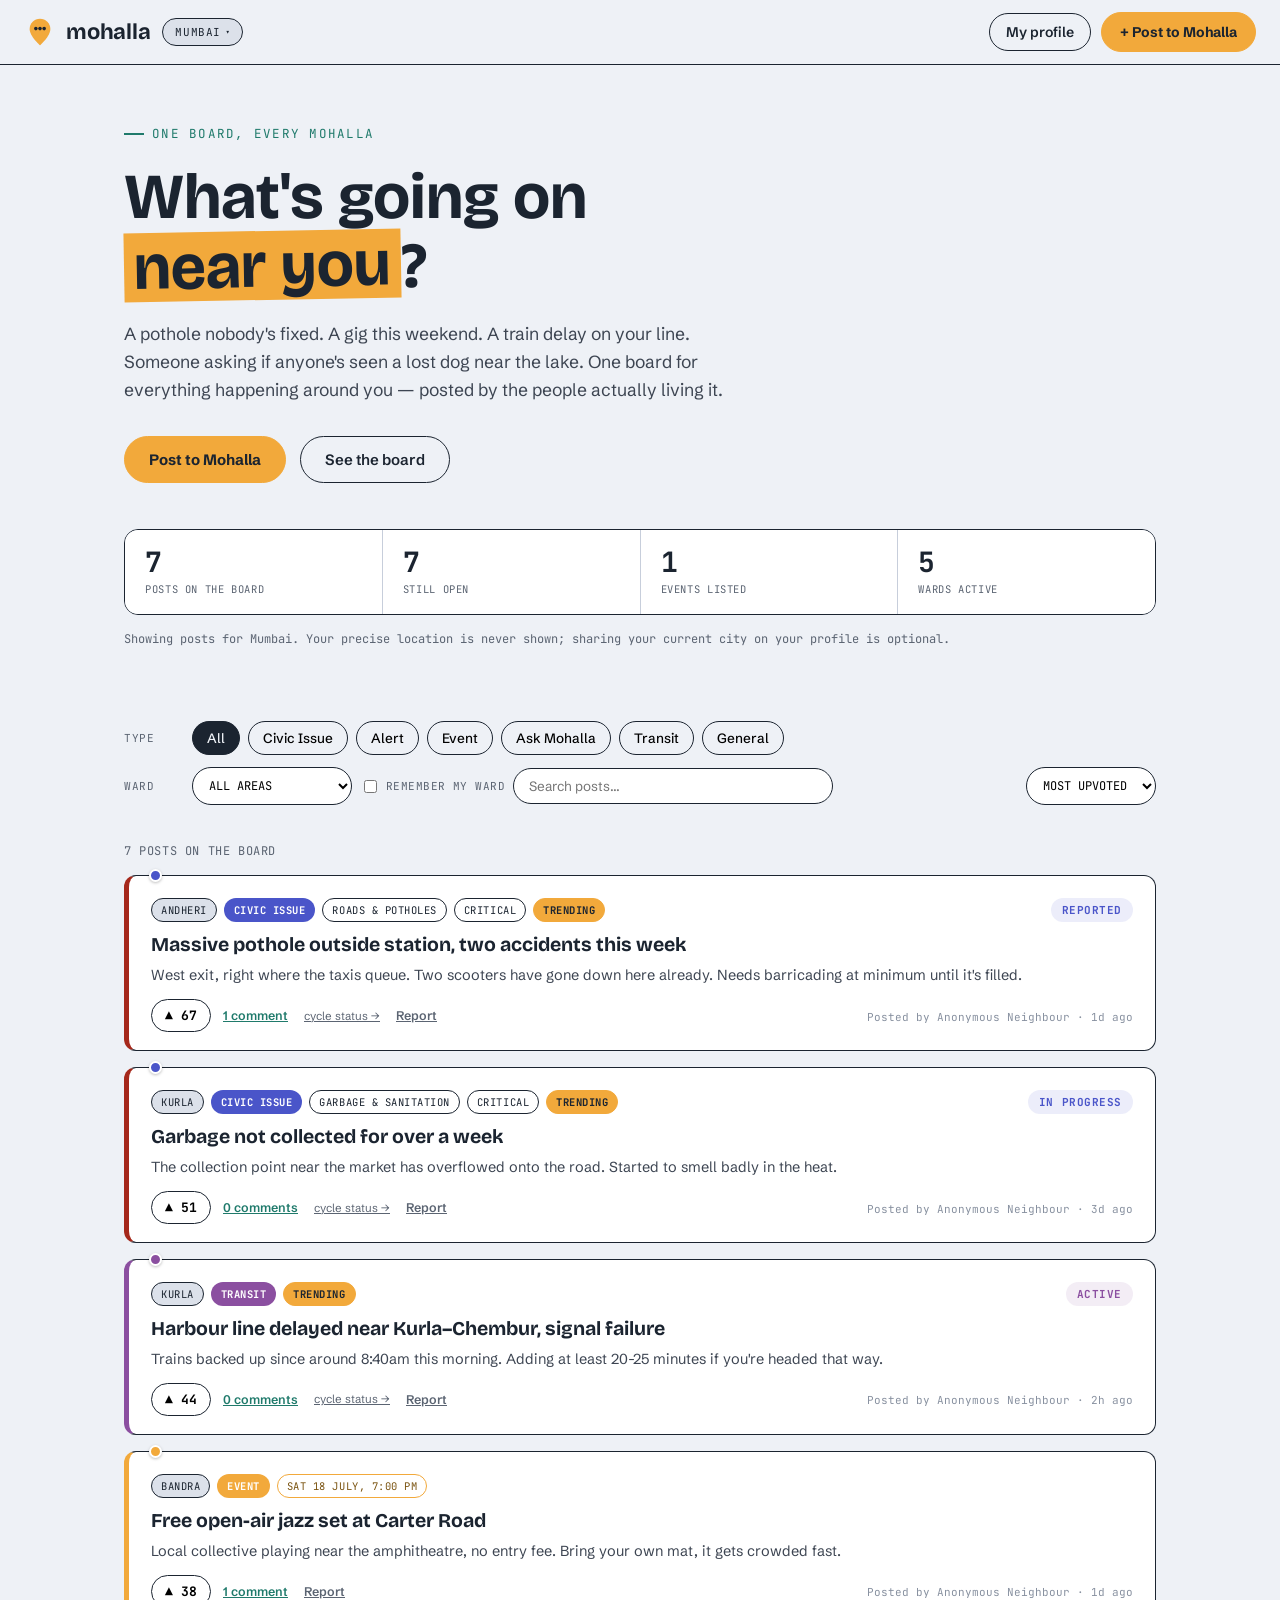
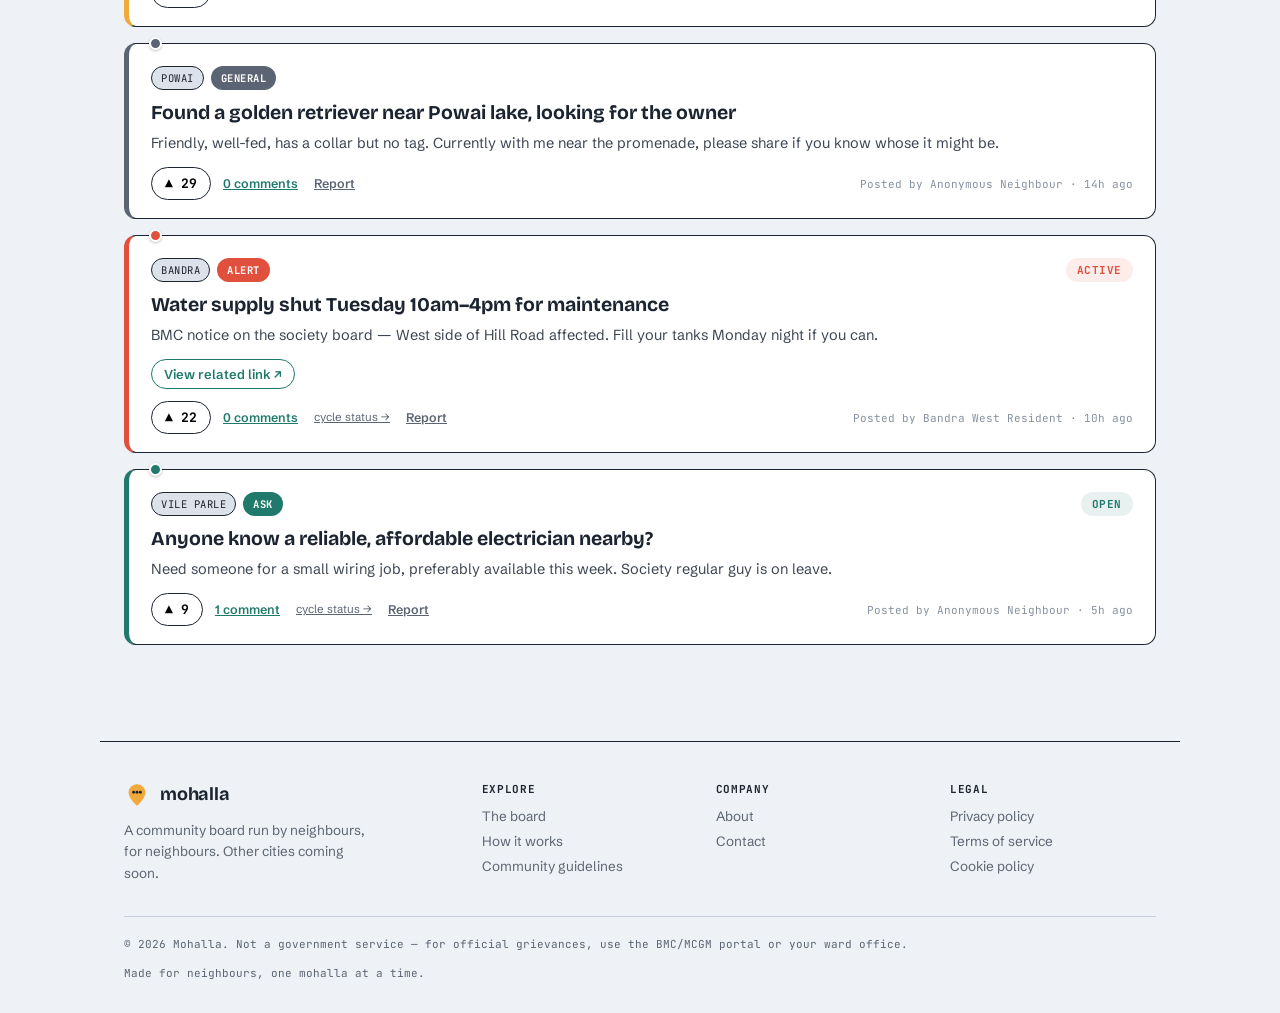
==== commit 1b2d2b64: "Add city-aware discovery and private-by-default profiles" ====
--- a/index.html
+++ b/index.html
@@ -242,11 +242,25 @@
   }
   .toast.show{bottom:24px; opacity:1;}
 
+  .location-menu{min-width:260px;padding:12px;display:grid;gap:10px;}
+  .location-menu .location-action{width:100%;padding:9px 12px;border:1.5px solid var(--ink);border-radius:10px;background:var(--paper);text-align:left;cursor:pointer;font-weight:600;}
+  .location-menu .location-action:hover{background:var(--paper-dark);}
+  .location-menu input{width:100%;padding:9px 11px;border:1.5px solid var(--ink);border-radius:10px;font-size:13px;}
+  .location-help{font-size:11px;color:var(--slate);line-height:1.45;}
+  .profile-summary{display:flex;gap:12px;align-items:center;background:var(--paper);border:1px solid var(--border);padding:14px;border-radius:12px;margin-bottom:18px;}
+  .profile-avatar{width:44px;height:44px;border-radius:50%;display:grid;place-items:center;background:var(--amber);font-size:18px;font-weight:800;flex-shrink:0;}
+  .privacy-toggle{display:flex;align-items:flex-start;gap:10px;padding:12px;background:var(--paper);border:1px solid var(--border);border-radius:12px;font-size:13px;line-height:1.5;}
+  .privacy-toggle input{margin-top:3px;flex-shrink:0;}
   @media(max-width:640px){
     .stats{grid-template-columns:repeat(2,1fr);}
     .field-row{grid-template-columns:1fr;}
     .filters .row .row-label{width:100%; margin-bottom:2px;}
     .search-input{max-width:none;}
+    header{padding:10px 12px;gap:8px;}
+    .header-actions{gap:6px;}
+    .signin-btn{padding:8px 11px;font-size:12px;}
+    .file-btn{padding:9px 12px;font-size:12px;}
+    .city-btn{max-width:130px;overflow:hidden;text-overflow:ellipsis;white-space:nowrap;}
   }
 </style>
 </head>
@@ -262,18 +276,19 @@
     </svg>
     <div class="word"><div class="title">mohalla</div></div>
     <div class="city-picker" id="city-picker">
-      <button class="city-btn" onclick="toggleCityMenu(event)">Mumbai <span class="chev">▾</span></button>
-      <div class="city-menu" id="city-menu">
-        <div class="city-opt active">Mumbai</div>
-        <div class="city-opt disabled">Delhi <span class="soon">Soon</span></div>
-        <div class="city-opt disabled">Bengaluru <span class="soon">Soon</span></div>
-        <div class="city-opt disabled">Pune <span class="soon">Soon</span></div>
-        <div class="city-opt disabled">Chennai <span class="soon">Soon</span></div>
+      <button class="city-btn" id="city-btn" onclick="toggleCityMenu(event)">Mumbai <span class="chev">▾</span></button>
+      <div class="city-menu location-menu" id="city-menu">
+        <button class="location-action" onclick="detectMyCity(event)">◎ Use my current city</button>
+        <div class="location-help">Your browser will ask permission. Mohalla uses your location to identify a city; it does not display your precise coordinates.</div>
+        <form onsubmit="setManualCity(event)">
+          <input id="manual-city" maxlength="80" placeholder="Enter any city (e.g. Jaipur, London)" aria-label="Choose a city">
+          <button class="location-action" type="submit" style="margin-top:8px;">Explore this city</button>
+        </form>
       </div>
     </div>
   </div>
   <div class="header-actions">
-    <button class="signin-btn" onclick="openAuthModal()">Sign in</button>
+    <button class="signin-btn" onclick="openProfileModal()">My profile</button>
     <button class="file-btn btn-amber" onclick="openModal()">+ Post to Mohalla</button>
   </div>
 </header>
@@ -292,7 +307,7 @@
     <div class="cell"><div class="num" id="stat-events">0</div><div class="lbl">Events listed</div></div>
     <div class="cell"><div class="num" id="stat-wards">0</div><div class="lbl">Wards active</div></div>
   </div>
-  <div class="city-note">Mumbai only for now — other cities, and even more precise locality targeting within your area, are coming soon.</div>
+  <div class="city-note" id="city-note">Explore community posts for your selected city. Your location is private unless you choose to share your city on your profile.</div>
 </section>
 
 <section class="filters" id="feed">
@@ -416,8 +431,8 @@
     </div>
 
     <div class="field">
-      <label>Ward / area</label>
-      <select id="f-ward"></select>
+      <label>Area / neighbourhood (optional)</label>
+      <input type="text" id="f-ward" maxlength="80" placeholder="e.g. Bandra West, Downtown, Old Town">
     </div>
 
     <div class="field">
@@ -477,6 +492,26 @@
       <input type="text" class="stub-input" placeholder="Email address (coming soon)">
     </div>
     <div class="form-note">You'll be able to switch this to email/phone sign-in later too.</div>
+  </div>
+</div>
+
+<!-- PROFILE MODAL (local prototype; authentication will be added later) -->
+<div class="overlay" id="profile-overlay">
+  <div class="modal">
+    <button class="modal-close" onclick="closeProfileModal()">&times;</button>
+    <h2>Your Mohalla profile</h2>
+    <div class="modal-sub">Make yourself known to your community. You can keep your current city private.</div>
+    <div class="profile-summary">
+      <div class="profile-avatar" id="profile-avatar">N</div>
+      <div><strong id="profile-preview-name">Your name</strong><div class="location-help" id="profile-preview-location">Current city private</div></div>
+    </div>
+    <div class="field"><label>Name</label><input id="profile-name" maxlength="50" placeholder="What should neighbours call you?"></div>
+    <div class="field"><label>Bio (optional)</label><textarea id="profile-bio" maxlength="240" placeholder="A little about you or what you're into…" style="min-height:72px;"></textarea></div>
+    <div class="field"><label>Hometown (optional)</label><input id="profile-hometown" maxlength="80" placeholder="Where are you from?"></div>
+    <div class="field"><label>Current city</label><input id="profile-current-city" maxlength="80" placeholder="Use “Use my current city” above to detect it" readonly></div>
+    <label class="privacy-toggle"><input id="profile-share-city" type="checkbox"><span><strong>Show my current city on my profile</strong><br>Only the city name will be shown — never your address, coordinates, or live location. This is optional and off by default.</span></label>
+    <button class="submit-btn btn-amber" onclick="saveProfile()">Save profile</button>
+    <div class="form-note">Prototype only: this profile is saved on this device. Sign-in and cross-device profiles will be connected later.</div>
   </div>
 </div>
 
@@ -544,6 +579,11 @@
 
 const STORAGE_KEY = 'mohalla-mumbai-posts-v1';
 const PREF_KEY = 'mohalla-pref-ward';
+const CITY_KEY = 'mohalla-selected-city-v1';
+const PROFILE_KEY = 'mohalla-profile-v1';
+let activeCity = 'Mumbai';
+let detectedCity = '';
+let profile = {name:'',bio:'',hometown:'',currentCity:'',shareCurrentCity:false};
 let posts = [];
 let activeType = 'all';
 let sessionVotes = {};
@@ -607,10 +647,12 @@
 
 const wardFilter = document.getElementById('ward-filter');
 const fWard = document.getElementById('f-ward');
-WARDS.forEach(w=>{
-  const o1=document.createElement('option'); o1.value=w; o1.textContent=w; wardFilter.appendChild(o1);
-  const o2=document.createElement('option'); o2.value=w; o2.textContent=w; fWard.appendChild(o2);
-});
+function refreshAreaOptions(){
+  const selected = wardFilter.value || 'all';
+  const areas = [...new Set(posts.filter(p=>(p.city||'Mumbai')===activeCity).map(p=>p.ward).filter(Boolean))].sort((a,b)=>a.localeCompare(b));
+  wardFilter.innerHTML = '<option value="all">All areas</option>' + areas.map(a=>'<option value="'+escapeHtml(a)+'">'+escapeHtml(a)+'</option>').join('');
+  wardFilter.value = areas.includes(selected) ? selected : 'all';
+}
 
 function seedPosts(){
   const now = Date.now();
@@ -693,13 +735,14 @@
   requestAnimationFrame(step);
 }
 
-function render(){ renderStats(); renderFeed(); }
+function render(){ refreshAreaOptions(); renderStats(); renderFeed(); updateCityUI(); }
 
 function renderStats(){
-  const total = posts.length;
-  const open = posts.filter(isOpen).length;
-  const events = posts.filter(p=>p.type==='Event').length;
-  const wardsSet = new Set(posts.map(p=>p.ward));
+  const cityPosts = posts.filter(p=>(p.city||'Mumbai')===activeCity);
+  const total = cityPosts.length;
+  const open = cityPosts.filter(isOpen).length;
+  const events = cityPosts.filter(p=>p.type==='Event').length;
+  const wardsSet = new Set(cityPosts.map(p=>p.ward).filter(Boolean));
   animateNumber(document.getElementById('stat-total'), total);
   animateNumber(document.getElementById('stat-open'), open);
   animateNumber(document.getElementById('stat-events'), events);
@@ -711,10 +754,11 @@
   const sortVal = document.getElementById('sort-select').value;
   const q = document.getElementById('search-input').value.trim().toLowerCase();
   let list = posts.filter(p=>{
+    const cityOk = (p.city||'Mumbai')===activeCity;
     const typeOk = activeType==='all' || p.type===activeType;
     const wardOk = wardVal==='all' || p.ward===wardVal;
     const searchOk = !q || p.title.toLowerCase().includes(q) || p.desc.toLowerCase().includes(q);
-    return typeOk && wardOk && searchOk;
+    return cityOk && typeOk && wardOk && searchOk;
   });
   if(sortVal==='top') list = list.slice().sort((a,b)=>b.upvotes-a.upvotes);
   else if(sortVal==='recent') list = list.slice().sort((a,b)=>b.ts-a.ts);
@@ -899,7 +943,7 @@
   const meta = TYPES[selectedFormType];
   const post = {
     id: 'p'+Date.now()+Math.floor(Math.random()*1000),
-    type: selectedFormType, title, ward, desc,
+    city: activeCity, type: selectedFormType, title, ward, desc,
     author: author || 'Anonymous Neighbour',
     upvotes: 1, ts: Date.now(), comments: [],
     status: meta.statusOrder ? meta.statusOrder[0] : undefined
@@ -933,6 +977,96 @@
   toastTimer = setTimeout(()=>t.classList.remove('show'), 2600);
 }
 
+function updateCityUI(){
+  const btn = document.getElementById('city-btn');
+  if(btn) btn.innerHTML = escapeHtml(activeCity) + ' <span class="chev">▾</span>';
+  const note = document.getElementById('city-note');
+  if(note) note.textContent = 'Showing posts for ' + activeCity + '. Your precise location is never shown; sharing your current city on your profile is optional.';
+}
+function setActiveCity(city){
+  const clean = String(city||'').trim().replace(/\s+/g,' ');
+  if(!clean) return;
+  activeCity = clean.slice(0,80);
+  try{ localStorage.setItem(CITY_KEY,activeCity); }catch(e){}
+  wardFilter.value = 'all';
+  updateCityUI();
+  render();
+  document.getElementById('city-menu').classList.remove('open');
+  document.getElementById('city-picker').classList.remove('open');
+  showToast('Now exploring ' + activeCity);
+}
+function setManualCity(e){
+  e.preventDefault();
+  const input = document.getElementById('manual-city');
+  const city = input.value.trim();
+  if(!city){ showToast('Enter a city to explore'); return; }
+  setActiveCity(city);
+  input.value = '';
+}
+async function detectMyCity(e){
+  if(e) e.preventDefault();
+  if(!navigator.geolocation){ showToast('Location is not supported here — enter your city instead'); return; }
+  showToast('Requesting location permission…');
+  navigator.geolocation.getCurrentPosition(async position=>{
+    try{
+      const {latitude,longitude} = position.coords;
+      const response = await fetch('https://nominatim.openstreetmap.org/reverse?format=jsonv2&lat='+encodeURIComponent(latitude)+'&lon='+encodeURIComponent(longitude)+'&zoom=10&addressdetails=1');
+      if(!response.ok) throw new Error('Reverse geocoding failed');
+      const data = await response.json();
+      const a = data.address || {};
+      const city = a.city || a.town || a.village || a.municipality || a.city_district;
+      if(!city) throw new Error('Could not identify a city');
+      detectedCity = city;
+      document.getElementById('profile-current-city').value = detectedCity;
+      setActiveCity(city);
+      showToast('City detected: ' + city);
+    }catch(err){ showToast('Could not identify your city — enter it manually'); }
+  },error=>{
+    const message = error.code===1 ? 'Location permission denied — enter your city manually' : 'Could not get your location — enter your city manually';
+    showToast(message);
+  },{enableHighAccuracy:false,timeout:10000,maximumAge:300000});
+}
+function openProfileModal(){
+  document.getElementById('profile-name').value = profile.name||'';
+  document.getElementById('profile-bio').value = profile.bio||'';
+  document.getElementById('profile-hometown').value = profile.hometown||'';
+  document.getElementById('profile-current-city').value = detectedCity || profile.currentCity || '';
+  document.getElementById('profile-share-city').checked = !!profile.shareCurrentCity;
+  updateProfilePreview();
+  document.getElementById('profile-overlay').classList.add('open');
+}
+function closeProfileModal(){ document.getElementById('profile-overlay').classList.remove('open'); }
+function updateProfilePreview(){
+  const name = document.getElementById('profile-name').value.trim() || 'Your name';
+  document.getElementById('profile-preview-name').textContent = name;
+  document.getElementById('profile-avatar').textContent = name.charAt(0).toUpperCase();
+  const shared = document.getElementById('profile-share-city').checked;
+  const city = document.getElementById('profile-current-city').value.trim();
+  document.getElementById('profile-preview-location').textContent = shared && city ? city : 'Current city private';
+}
+async function saveProfile(){
+  profile = {
+    name:document.getElementById('profile-name').value.trim(),
+    bio:document.getElementById('profile-bio').value.trim(),
+    hometown:document.getElementById('profile-hometown').value.trim(),
+    currentCity:document.getElementById('profile-current-city').value.trim(),
+    shareCurrentCity:document.getElementById('profile-share-city').checked
+  };
+  try{ localStorage.setItem(PROFILE_KEY,JSON.stringify(profile)); }catch(e){}
+  updateProfilePreview();
+  closeProfileModal();
+  showToast('Profile saved on this device');
+}
+document.getElementById('profile-name').addEventListener('input',updateProfilePreview);
+document.getElementById('profile-share-city').addEventListener('change',updateProfilePreview);
+document.getElementById('profile-overlay').addEventListener('click',e=>{if(e.target.id==='profile-overlay') closeProfileModal();});
+try{
+  const savedCity = localStorage.getItem(CITY_KEY);
+  if(savedCity) activeCity = savedCity;
+  const savedProfile = localStorage.getItem(PROFILE_KEY);
+  if(savedProfile) profile = {...profile,...JSON.parse(savedProfile)};
+  detectedCity = profile.currentCity || '';
+}catch(e){}
 loadWardPref().then(loadPosts);
 </script>
 </body>
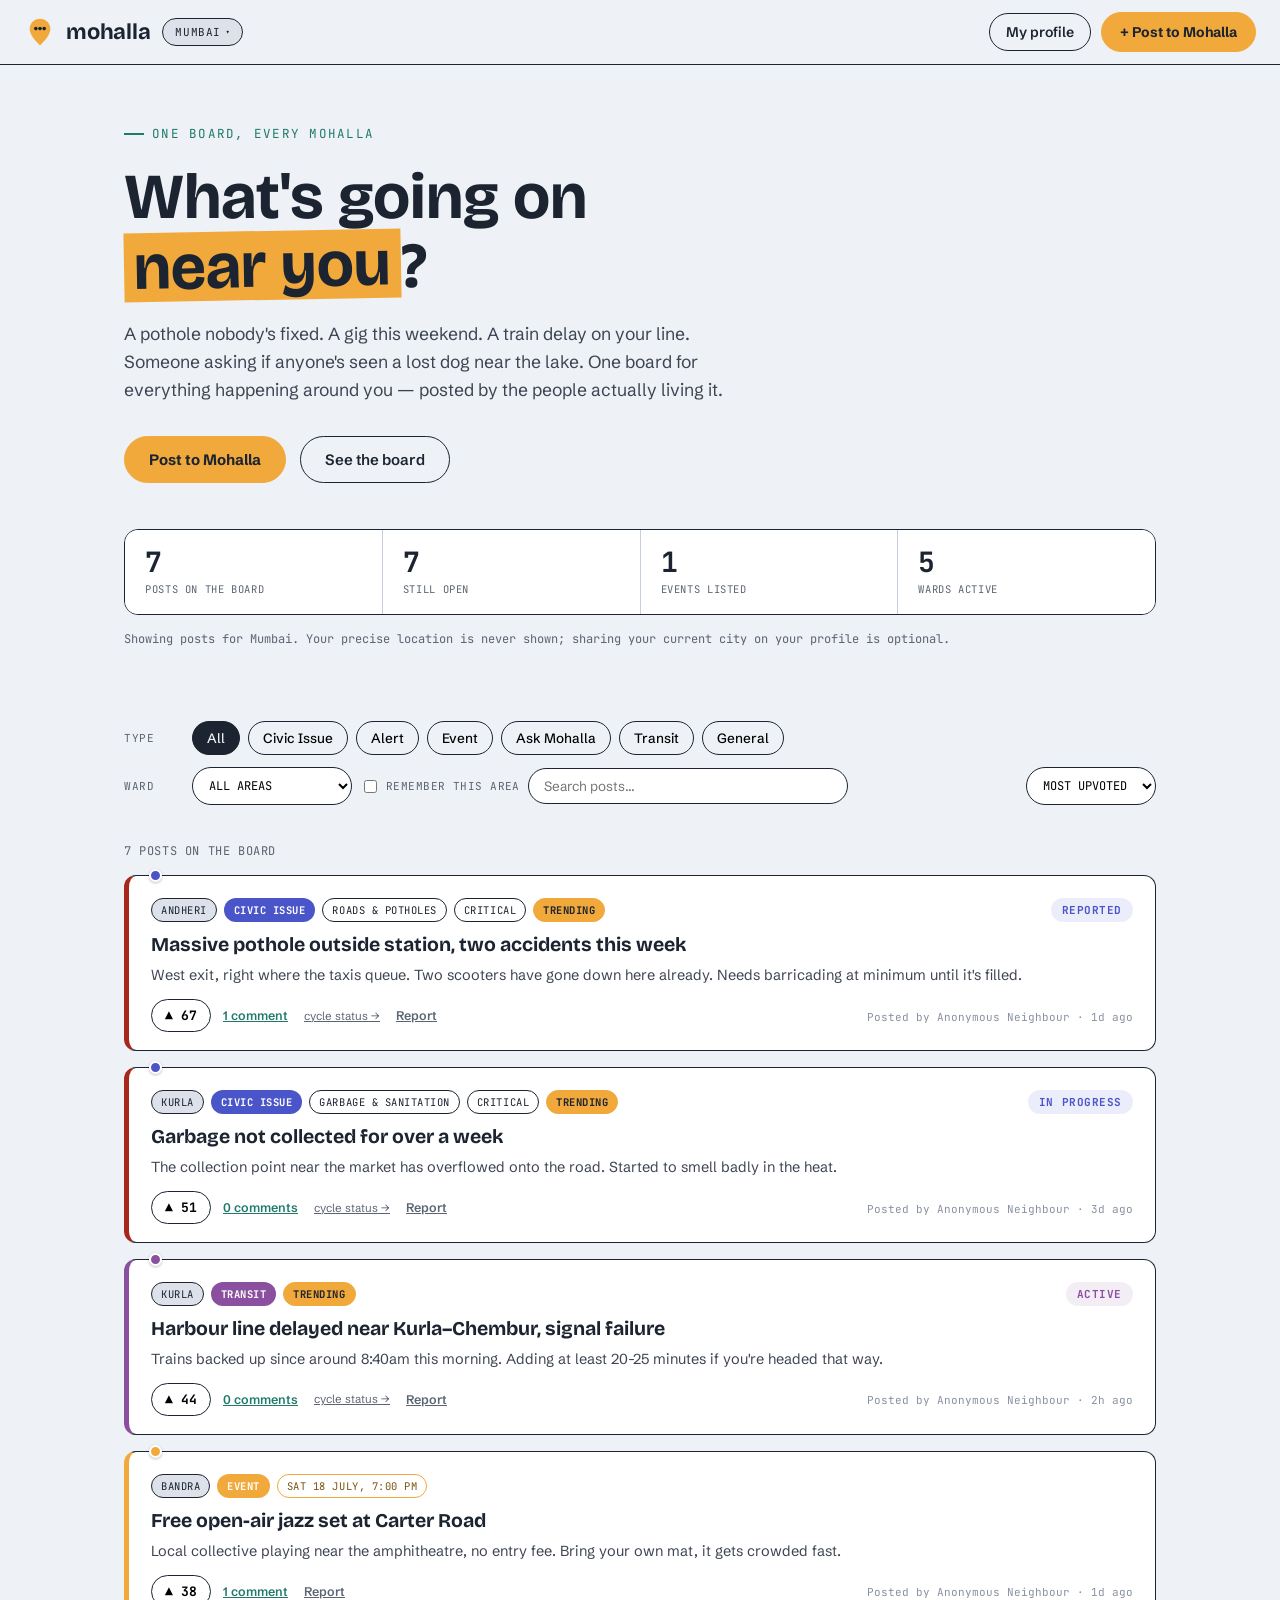
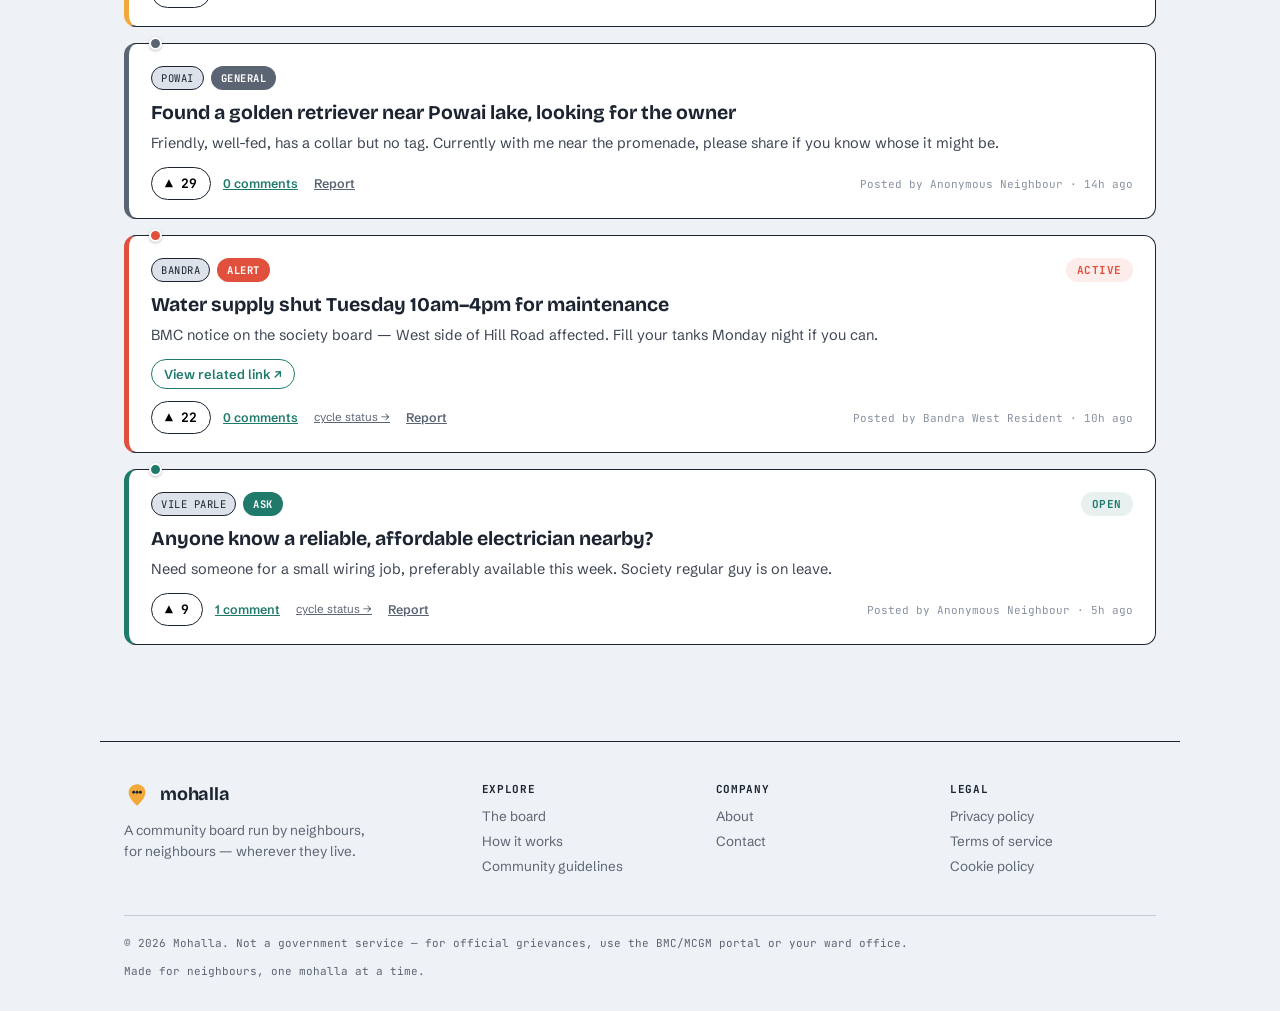
==== commit 317b385a: "Polish city-aware copy and profile privacy controls" ====
--- a/index.html
+++ b/index.html
@@ -326,7 +326,7 @@
     <select class="sort-select" id="ward-filter" style="min-width:160px;">
       <option value="all">All wards / areas</option>
     </select>
-    <label class="remember-lbl"><input type="checkbox" id="remember-ward"> Remember my ward</label>
+    <label class="remember-lbl"><input type="checkbox" id="remember-ward"> Remember this area</label>
     <input type="text" class="search-input" id="search-input" placeholder="Search posts...">
     <select class="sort-select" id="sort-select" style="margin-left:auto;">
       <option value="top">Most upvoted</option>
@@ -353,7 +353,7 @@
         </svg>
         <div class="word"><div class="title" style="font-size:18px;">mohalla</div></div>
       </div>
-      <p class="footer-blurb">A community board run by neighbours, for neighbours. Other cities coming soon.</p>
+      <p class="footer-blurb">A community board run by neighbours, for neighbours — wherever they live.</p>
     </div>
     <div class="footer-col">
       <div class="footer-head">Explore</div>
@@ -508,7 +508,7 @@
     <div class="field"><label>Name</label><input id="profile-name" maxlength="50" placeholder="What should neighbours call you?"></div>
     <div class="field"><label>Bio (optional)</label><textarea id="profile-bio" maxlength="240" placeholder="A little about you or what you're into…" style="min-height:72px;"></textarea></div>
     <div class="field"><label>Hometown (optional)</label><input id="profile-hometown" maxlength="80" placeholder="Where are you from?"></div>
-    <div class="field"><label>Current city</label><input id="profile-current-city" maxlength="80" placeholder="Use “Use my current city” above to detect it" readonly></div>
+    <div class="field"><label>Current city</label><input id="profile-current-city" maxlength="80" placeholder="Detected automatically; you can edit this" ></div>
     <label class="privacy-toggle"><input id="profile-share-city" type="checkbox"><span><strong>Show my current city on my profile</strong><br>Only the city name will be shown — never your address, coordinates, or live location. This is optional and off by default.</span></label>
     <button class="submit-btn btn-amber" onclick="saveProfile()">Save profile</button>
     <div class="form-note">Prototype only: this profile is saved on this device. Sign-in and cross-device profiles will be connected later.</div>
@@ -542,8 +542,8 @@
 const PAGES = {
   about: {title:"About Mohalla", html:`
     <p>Most of what actually affects your day — a blocked road, a gig this weekend, a train delay — never makes it anywhere neighbours can see it together. It scatters across WhatsApp groups, complaint apps nobody checks twice, and word of mouth that only reaches a few buildings.</p>
-    <p>Mohalla puts it on one board instead, organised by ward, so anyone nearby can see it, add to it, or act on it — whether that's a civic issue, an event, a question, or just something worth knowing.</p>
-    <p>We're starting in Mumbai. If it's useful here, more cities are next.</p>`},
+    <p>Mohalla puts it on one board instead, organised by city and area, so neighbours can see it, add to it, or act on it — whether that's a civic issue, an event, a question, or just something worth knowing.</p>
+    <p>Mohalla is designed for every city. Choose your city or let your browser help identify it, then explore the community board for that place.</p>`},
   how: {title:"How it works", html:`
     <ol>
       <li><strong>Pick a type.</strong> Civic Issue, Alert, Event, Ask Mohalla, Transit, or General — whatever fits.</li>
@@ -551,7 +551,7 @@
       <li><strong>Add a photo, video, or link</strong> if it helps explain things — not required, but it helps.</li>
       <li><strong>The board does the rest.</strong> Neighbours upvote, comment, and help track it through to resolved.</li>
     </ol>
-    <p>Posting works with or without an account. Signing in (coming soon) will just let you post under your name and follow your ward.</p>`},
+    <p>For now, profiles and city preferences are a local prototype. Sign-in, shared profiles, and a real backend will be added later.</p>`},
   guidelines: {title:"Community guidelines", html:`
     <ul>
       <li>Be specific — "pothole outside X station" helps a lot more than "roads are bad."</li>
@@ -565,12 +565,12 @@
     <p>We're a small team building this in the open, so replies might take a few days for now.</p>`},
   privacy: {title:"Privacy policy", html:`
     <div class="page-note">Placeholder text for the prototype — have this reviewed properly before you launch publicly.</div>
-    <p>We store what you post — title, description, ward, and any photos, videos, or links you attach — along with your upvotes and comments.</p>
+    <p>We store what you post — title, description, city, area, and any photos, videos, or links you attach — along with your upvotes and comments. In this prototype, profile and city preferences are saved only on your device.</p>
     <p>If you turn on "Remember my ward," we save that preference on this device so the board can pre-select it next time.</p>
     <p>We don't sell this data. Posts are visible to everyone using the board, so please don't include anything private in them. Once sign-in is live, this policy will be updated to cover account data too.</p>`},
   terms: {title:"Terms of service", html:`
     <div class="page-note">Placeholder text for the prototype — have this reviewed properly before you launch publicly.</div>
-    <p>By posting on Mohalla, you're confirming the content is yours to share, that it isn't defamatory, illegal, or harmful, and that you'll follow the community guidelines.</p>
+    <p>By posting on Mohalla, you're confirming the content is yours to share, that it isn't defamatory, illegal, or harmful, and that you'll follow the community guidelines. Choose the city and area relevant to the post, and avoid publishing personal or precise location details.</p>
     <p>Mohalla is a community bulletin board, not a government service — nothing posted here constitutes an official complaint or emergency response.</p>
     <p>We may remove content that violates these terms.</p>`},
   cookies: {title:"Cookie policy", html:`
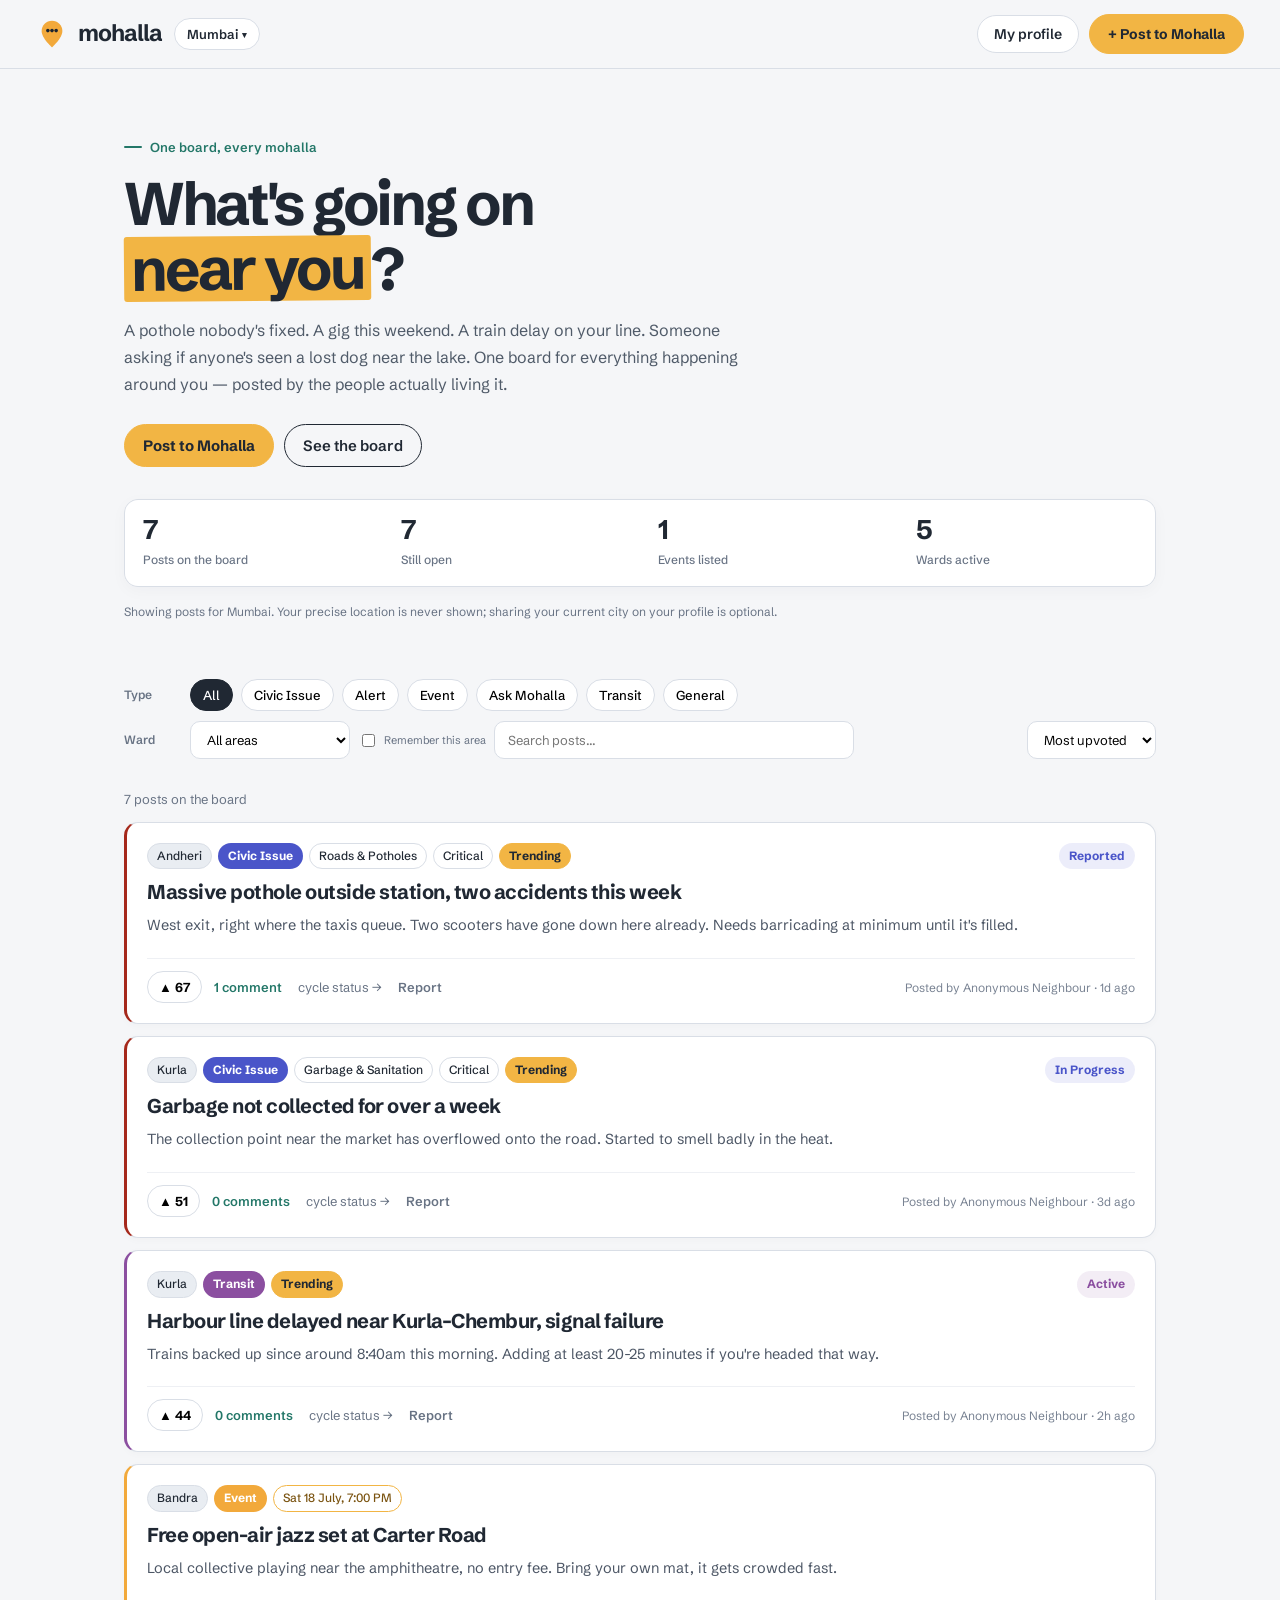
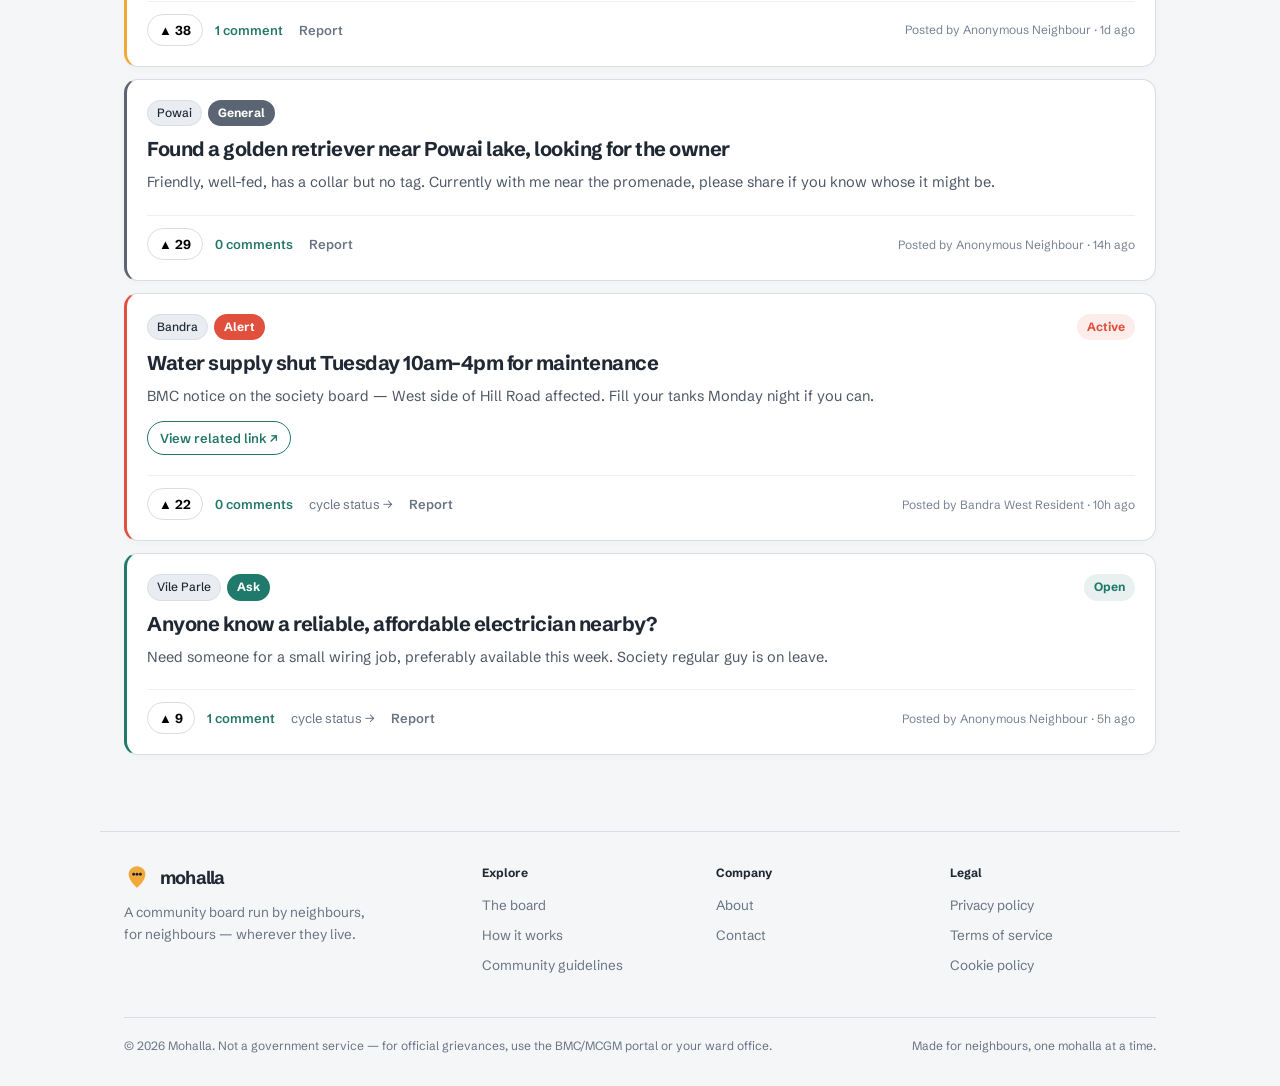
==== commit 094bf8dc: "Refine typography and simplify Mohalla UI" ====
--- a/index.html
+++ b/index.html
@@ -6,7 +6,7 @@
 <title>Mohalla — a neighbourhood board</title>
 <link rel="icon" type="image/svg+xml" href="data:image/svg+xml,%3Csvg xmlns='http://www.w3.org/2000/svg' viewBox='0 0 34 34'%3E%3Cpath d='M17 3C10.9 3 6 7.8 6 13.7c0 8 11 17.3 11 17.3s11-9.3 11-17.3C28 7.8 23.1 3 17 3z' fill='%23F2A93B'/%3E%3Ccircle cx='12.6' cy='13.4' r='1.9' fill='%231B2430'/%3E%3Ccircle cx='17' cy='13.4' r='1.9' fill='%231B2430'/%3E%3Ccircle cx='21.4' cy='13.4' r='1.9' fill='%231B2430'/%3E%3C/svg%3E">
 <link rel="preconnect" href="https://fonts.googleapis.com">
-<link href="https://fonts.googleapis.com/css2?family=Bricolage+Grotesque:opsz,wght@12..96,400..800&family=Schibsted+Grotesk:wght@400;500;600;700&family=JetBrains+Mono:wght@400;500;700&display=swap" rel="stylesheet">
+<link href="https://fonts.googleapis.com/css2?family=Schibsted+Grotesk:wght@400;500;600;700&display=swap" rel="stylesheet">
 <style>
   :root{
     --ink:#1B2430;
@@ -26,8 +26,8 @@
   html{scroll-behavior:smooth;}
   html,body{margin:0;padding:0;}
   body{background:var(--paper); color:var(--ink); font-family:'Schibsted Grotesk',sans-serif; -webkit-font-smoothing:antialiased;}
-  h1,h2,h3,.display{font-family:'Bricolage Grotesque',sans-serif;}
-  .mono{font-family:'JetBrains Mono',monospace;}
+  h1,h2,h3,.display{font-family:'Schibsted Grotesk',sans-serif;}
+  .mono{font-family:'Schibsted Grotesk',sans-serif;}
   a{color:inherit;}
   button, .chip, .tag, input, select, textarea{font-family:inherit;}
 
@@ -41,7 +41,7 @@
   header.scrolled{box-shadow:0 6px 18px rgba(27,36,48,0.10);}
   .logo{display:flex; align-items:center; gap:10px;}
   .logo .word{line-height:1.1;}
-  .logo .word .title{font-family:'Bricolage Grotesque',sans-serif; font-weight:700; font-size:22px; letter-spacing:-0.01em;}
+  .logo .word .title{font-family:'Schibsted Grotesk',sans-serif; font-weight:700; font-size:22px; letter-spacing:-0.01em;}
   .header-actions{display:flex; align-items:center; gap:10px;}
   .signin-btn{
     font-weight:600; background:transparent; color:var(--ink); border:1.5px solid var(--ink);
@@ -55,7 +55,7 @@
 
   .city-picker{position:relative; margin-left:2px;}
   .city-btn{
-    font-family:'JetBrains Mono',monospace; font-size:11px; text-transform:uppercase; letter-spacing:0.05em;
+    font-family:'Schibsted Grotesk',sans-serif; font-size:11px; text-transform:uppercase; letter-spacing:0.05em;
     background:var(--paper-dark); color:var(--ink); border:1.5px solid var(--ink); border-radius:20px;
     padding:6px 12px; cursor:pointer; display:flex; align-items:center; gap:4px; transition:all .15s ease;
   }
@@ -78,14 +78,14 @@
   .city-opt.active{font-weight:700; color:var(--teal);}
   .city-opt.disabled{color:var(--slate); cursor:not-allowed;}
   .city-opt .soon{
-    font-family:'JetBrains Mono',monospace; font-size:9px; text-transform:uppercase; letter-spacing:0.04em;
+    font-family:'Schibsted Grotesk',sans-serif; font-size:9px; text-transform:uppercase; letter-spacing:0.04em;
     background:var(--paper-dark); border-radius:10px; padding:2px 7px; color:var(--slate);
   }
-  .city-note{font-family:'JetBrains Mono',monospace; font-size:12px; color:var(--slate); margin-top:16px;}
+  .city-note{font-family:'Schibsted Grotesk',sans-serif; font-size:12px; color:var(--slate); margin-top:16px;}
 
   .hero{padding:60px 24px 36px; max-width:1080px; margin:0 auto; position:relative; z-index:1;}
   .hero .eyebrow{
-    font-family:'JetBrains Mono',monospace; font-size:12.5px; letter-spacing:0.1em; text-transform:uppercase; color:var(--teal);
+    font-family:'Schibsted Grotesk',sans-serif; font-size:12.5px; letter-spacing:0.1em; text-transform:uppercase; color:var(--teal);
     display:flex; align-items:center; gap:8px; margin-bottom:20px;
   }
   .hero .eyebrow::before{content:'';width:20px;height:2px;background:var(--teal);}
@@ -100,23 +100,23 @@
   .stats{display:grid; grid-template-columns:repeat(4,1fr); gap:1px; background:var(--border); border:1.5px solid var(--ink); border-radius:14px; overflow:hidden;}
   .stats .cell{background:var(--paper-light); padding:18px 20px; transition:background .2s ease;}
   .stats .cell:hover{background:var(--paper);}
-  .stats .cell .num{font-family:'JetBrains Mono',monospace; font-size:28px; font-weight:700; line-height:1;}
-  .stats .cell .lbl{font-family:'JetBrains Mono',monospace; font-size:10.5px; text-transform:uppercase; letter-spacing:0.06em; color:var(--slate); margin-top:6px;}
+  .stats .cell .num{font-family:'Schibsted Grotesk',sans-serif; font-size:28px; font-weight:700; line-height:1;}
+  .stats .cell .lbl{font-family:'Schibsted Grotesk',sans-serif; font-size:10.5px; text-transform:uppercase; letter-spacing:0.06em; color:var(--slate); margin-top:6px;}
 
   .filters{max-width:1080px; margin:0 auto; padding:38px 24px 0; position:relative; z-index:1;}
   .filters .row{display:flex; flex-wrap:wrap; gap:8px; margin-bottom:12px; align-items:center;}
-  .filters .row .row-label{font-family:'JetBrains Mono',monospace; font-size:11px; text-transform:uppercase; letter-spacing:0.06em; color:var(--slate); width:60px; flex-shrink:0;}
+  .filters .row .row-label{font-family:'Schibsted Grotesk',sans-serif; font-size:11px; text-transform:uppercase; letter-spacing:0.06em; color:var(--slate); width:60px; flex-shrink:0;}
   .chip{font-size:13.5px; font-weight:500; padding:8px 14px; border:1.5px solid var(--ink); border-radius:20px; background:transparent; cursor:pointer; white-space:nowrap; transition:all .15s ease;}
   .chip:hover{background:var(--paper-dark); transform:translateY(-1px);}
   .chip.active{background:var(--ink); color:var(--paper); border-color:var(--ink);}
-  .sort-select{font-family:'JetBrains Mono',monospace; font-size:12px; text-transform:uppercase; padding:9px 12px; border:1.5px solid var(--ink); background:var(--paper-light); border-radius:20px; cursor:pointer; transition:background .15s ease;}
+  .sort-select{font-family:'Schibsted Grotesk',sans-serif; font-size:12px; text-transform:uppercase; padding:9px 12px; border:1.5px solid var(--ink); background:var(--paper-light); border-radius:20px; cursor:pointer; transition:background .15s ease;}
   .sort-select:hover{background:var(--paper-dark);}
   .search-input{font-size:13.5px; padding:9px 15px; border:1.5px solid var(--ink); background:var(--paper-light); border-radius:20px; flex:1; min-width:180px; max-width:320px; transition:box-shadow .15s ease;}
   .search-input:focus{outline:none; box-shadow:0 0 0 3px rgba(74,85,201,0.18);}
-  .remember-lbl{display:flex; align-items:center; gap:6px; font-family:'JetBrains Mono',monospace; font-size:11px; color:var(--slate); cursor:pointer; text-transform:uppercase; letter-spacing:0.04em;}
+  .remember-lbl{display:flex; align-items:center; gap:6px; font-family:'Schibsted Grotesk',sans-serif; font-size:11px; color:var(--slate); cursor:pointer; text-transform:uppercase; letter-spacing:0.04em;}
 
   .feed{max-width:1080px; margin:0 auto; padding:26px 24px 80px; position:relative; z-index:1;}
-  .feed-count{font-family:'JetBrains Mono',monospace; font-size:12px; color:var(--slate); margin-bottom:16px; text-transform:uppercase; letter-spacing:0.05em;}
+  .feed-count{font-family:'Schibsted Grotesk',sans-serif; font-size:12px; color:var(--slate); margin-bottom:16px; text-transform:uppercase; letter-spacing:0.05em;}
 
   @keyframes fadeInUp{ from{opacity:0; transform:translateY(12px);} to{opacity:1; transform:translateY(0);} }
   .card{
@@ -129,12 +129,12 @@
   .pin{position:absolute; top:-7px; left:20px; width:13px; height:13px; border-radius:50%; border:2px solid var(--paper-light); box-shadow:0 1px 3px rgba(0,0,0,0.25);}
   .card-top{display:flex; justify-content:space-between; align-items:flex-start; gap:16px; flex-wrap:wrap;}
   .card-meta{display:flex; gap:7px; flex-wrap:wrap; margin-bottom:11px; align-items:center;}
-  .tag{font-family:'JetBrains Mono',monospace; font-size:10.5px; text-transform:uppercase; letter-spacing:0.05em; padding:4px 9px; border:1px solid var(--ink); border-radius:20px; color:var(--ink);}
+  .tag{font-family:'Schibsted Grotesk',sans-serif; font-size:10.5px; text-transform:uppercase; letter-spacing:0.05em; padding:4px 9px; border:1px solid var(--ink); border-radius:20px; color:var(--ink);}
   .tag.ward{background:var(--paper-dark);}
   .tag.type{color:#fff; border-color:transparent; font-weight:700;}
   .tag.when{border-color:var(--amber); color:#7a5310;}
   .tag.trending{background:var(--amber); border-color:var(--amber); color:var(--ink); font-weight:700;}
-  .card h3{font-size:19.5px; margin:0 0 8px; font-weight:700; font-family:'Bricolage Grotesque',sans-serif;}
+  .card h3{font-size:19.5px; margin:0 0 8px; font-weight:700; font-family:'Schibsted Grotesk',sans-serif;}
   .card p.desc{font-size:14.5px; line-height:1.58; color:#3d4552; margin:0 0 12px;}
   .card img.photo{width:100%; max-height:280px; object-fit:cover; border-radius:10px; border:1px solid var(--border); margin-bottom:12px; display:block;}
   .video-wrap{position:relative; width:100%; aspect-ratio:16/9; border-radius:10px; overflow:hidden; border:1px solid var(--border); margin-bottom:12px; background:#000;}
@@ -145,10 +145,10 @@
   }
   .link-chip:hover{background:var(--teal); color:#fff;}
   .card-foot{display:flex; justify-content:space-between; align-items:center; gap:12px; flex-wrap:wrap;}
-  .stamp{font-family:'JetBrains Mono',monospace; font-size:11px; font-weight:700; text-transform:uppercase; letter-spacing:0.05em; padding:5px 11px; border-radius:20px; display:inline-block; background:var(--paper-dark); color:var(--ink);}
+  .stamp{font-family:'Schibsted Grotesk',sans-serif; font-size:11px; font-weight:700; text-transform:uppercase; letter-spacing:0.05em; padding:5px 11px; border-radius:20px; display:inline-block; background:var(--paper-dark); color:var(--ink);}
   .actions{display:flex; gap:8px; align-items:center; flex-wrap:wrap;}
   @keyframes pulse{ 0%{transform:scale(1);} 40%{transform:scale(1.18);} 100%{transform:scale(1);} }
-  .upvote-btn{display:flex; align-items:center; gap:6px; font-family:'JetBrains Mono',monospace; font-size:13px; font-weight:700; background:transparent; border:1.5px solid var(--ink); border-radius:20px; padding:7px 13px; cursor:pointer; transition:all .15s ease;}
+  .upvote-btn{display:flex; align-items:center; gap:6px; font-family:'Schibsted Grotesk',sans-serif; font-size:13px; font-weight:700; background:transparent; border:1.5px solid var(--ink); border-radius:20px; padding:7px 13px; cursor:pointer; transition:all .15s ease;}
   .upvote-btn:hover{background:var(--paper-dark);}
   .upvote-btn.voted{background:var(--ink); color:var(--paper); border-color:var(--ink);}
   .upvote-btn.pulse{animation:pulse .32s ease;}
@@ -157,7 +157,7 @@
   .link-btn.muted{color:var(--slate);}
   .status-cycle{font-size:11.5px; text-decoration:underline; background:none; border:none; cursor:pointer; color:var(--slate); padding:4px; transition:opacity .15s ease;}
   .status-cycle:hover{opacity:0.7;}
-  .byline{font-family:'JetBrains Mono',monospace; font-size:11px; color:#8891a0; margin-top:2px;}
+  .byline{font-family:'Schibsted Grotesk',sans-serif; font-size:11px; color:#8891a0; margin-top:2px;}
 
   .comments{margin-top:14px; padding-top:14px; border-top:1px dashed var(--border);}
   .comment{font-size:13.5px; padding:8px 0; border-bottom:1px solid #eef0f5; animation:fadeInUp .3s ease both;}
@@ -168,7 +168,7 @@
   .comment-form input:focus{outline:none; box-shadow:0 0 0 3px rgba(74,85,201,0.18);}
   .comment-form button{font-weight:700; font-size:12.5px; background:var(--ink); color:var(--paper); border:none; padding:0 16px; border-radius:20px; cursor:pointer; transition:all .15s ease;}
   .comment-form button:hover{background:var(--indigo);}
-  .empty{text-align:center; padding:60px 20px; color:#8891a0; font-family:'JetBrains Mono',monospace; font-size:14px;}
+  .empty{text-align:center; padding:60px 20px; color:#8891a0; font-family:'Schibsted Grotesk',sans-serif; font-size:14px;}
 
   .overlay{
     position:fixed; inset:0; background:rgba(27,36,48,0.55); z-index:100;
@@ -183,55 +183,55 @@
   .overlay.open .modal{transform:translateY(0) scale(1);}
   .modal.wide{max-width:640px;}
   .modal.narrow{max-width:400px; text-align:center;}
-  .modal h2{font-size:25px; margin:0 0 4px; font-weight:700; font-family:'Bricolage Grotesque',sans-serif;}
+  .modal h2{font-size:25px; margin:0 0 4px; font-weight:700; font-family:'Schibsted Grotesk',sans-serif;}
   .modal .modal-sub{font-size:13.5px; color:var(--slate); margin-bottom:20px;}
   .modal-close{position:absolute; top:20px; right:22px; background:none; border:none; cursor:pointer; font-size:22px; line-height:1; color:var(--ink); transition:opacity .15s ease;}
   .modal-close:hover{opacity:0.6;}
   .type-row{display:flex; gap:7px; flex-wrap:wrap; margin-bottom:20px;}
-  .type-opt{font-family:'JetBrains Mono',monospace; font-size:11.5px; text-transform:uppercase; letter-spacing:0.04em; padding:8px 12px; border:1.5px solid var(--ink); border-radius:20px; cursor:pointer; font-weight:700; transition:all .15s ease;}
+  .type-opt{font-family:'Schibsted Grotesk',sans-serif; font-size:11.5px; text-transform:uppercase; letter-spacing:0.04em; padding:8px 12px; border:1.5px solid var(--ink); border-radius:20px; cursor:pointer; font-weight:700; transition:all .15s ease;}
   .field{margin-bottom:16px; text-align:left;}
-  .field label{display:block; font-family:'JetBrains Mono',monospace; font-size:11px; text-transform:uppercase; letter-spacing:0.05em; color:var(--slate); margin-bottom:6px;}
+  .field label{display:block; font-family:'Schibsted Grotesk',sans-serif; font-size:11px; text-transform:uppercase; letter-spacing:0.05em; color:var(--slate); margin-bottom:6px;}
   .field input, .field select, .field textarea{width:100%; padding:10px 13px; border:1.5px solid var(--ink); border-radius:12px; font-size:14px; background:var(--paper); transition:box-shadow .15s ease;}
   .field input:focus, .field select:focus, .field textarea:focus{outline:none; box-shadow:0 0 0 3px rgba(74,85,201,0.18);}
   .field textarea{resize:vertical; min-height:80px; border-radius:14px;}
   .field-row{display:grid; grid-template-columns:1fr 1fr; gap:12px;}
   .attach-section{border:1.5px dashed var(--border); border-radius:14px; padding:14px 16px 4px; margin-bottom:16px; background:var(--paper);}
-  .attach-head{font-family:'JetBrains Mono',monospace; font-size:11px; text-transform:uppercase; letter-spacing:0.05em; color:var(--slate); margin-bottom:10px;}
+  .attach-head{font-family:'Schibsted Grotesk',sans-serif; font-size:11px; text-transform:uppercase; letter-spacing:0.05em; color:var(--slate); margin-bottom:10px;}
   .file-picker{display:flex; align-items:center; gap:10px; flex-wrap:wrap;}
   .file-input-hidden{display:none;}
   .file-btn-small{font-weight:600; background:var(--paper-light); border:1.5px solid var(--ink); padding:8px 14px; border-radius:20px; cursor:pointer; font-size:13px; transition:all .15s ease;}
   .file-btn-small:hover{background:var(--paper-dark); transform:translateY(-1px);}
-  .file-name{font-family:'JetBrains Mono',monospace; font-size:11.5px; color:var(--slate);}
+  .file-name{font-family:'Schibsted Grotesk',sans-serif; font-size:11.5px; color:var(--slate);}
   .preview-thumb{max-width:180px; max-height:110px; border-radius:8px; border:1px solid var(--border); display:block; margin-top:8px; object-fit:cover;}
-  .video-badge{display:inline-flex; align-items:center; gap:7px; font-family:'JetBrains Mono',monospace; font-size:12px; background:var(--paper-dark); border:1px solid var(--border); border-radius:8px; padding:8px 12px; margin-top:8px;}
+  .video-badge{display:inline-flex; align-items:center; gap:7px; font-family:'Schibsted Grotesk',sans-serif; font-size:12px; background:var(--paper-dark); border:1px solid var(--border); border-radius:8px; padding:8px 12px; margin-top:8px;}
   .remove-attach{margin-left:10px; font-size:11.5px; color:var(--vermillion); background:none; border:none; cursor:pointer; text-decoration:underline;}
   .sev-row{display:flex; gap:8px;}
-  .sev-opt{flex:1; text-align:center; padding:9px 6px; border:1.5px solid var(--ink); border-radius:20px; font-family:'JetBrains Mono',monospace; font-size:11.5px; cursor:pointer; text-transform:uppercase; transition:all .15s ease;}
+  .sev-opt{flex:1; text-align:center; padding:9px 6px; border:1.5px solid var(--ink); border-radius:20px; font-family:'Schibsted Grotesk',sans-serif; font-size:11.5px; cursor:pointer; text-transform:uppercase; transition:all .15s ease;}
   .sev-opt.active{background:var(--ink); color:var(--paper);}
   .submit-btn{width:100%; margin-top:6px; padding:14px; font-size:15px;}
-  .form-note{font-family:'JetBrains Mono',monospace; font-size:11px; color:#8891a0; margin-top:10px; text-align:center;}
+  .form-note{font-family:'Schibsted Grotesk',sans-serif; font-size:11px; color:#8891a0; margin-top:10px; text-align:center;}
   .hide{display:none !important;}
 
   .google-btn{width:100%; display:flex; align-items:center; justify-content:center; gap:10px; background:var(--paper-light); border:1.5px solid var(--ink); border-radius:24px; padding:12px; font-weight:600; font-size:14.5px; cursor:pointer; color:var(--ink); margin-bottom:14px; transition:all .15s ease;}
   .google-btn:hover{background:var(--paper-dark); transform:translateY(-1px);}
-  .divider{display:flex; align-items:center; gap:10px; margin:16px 0; color:var(--slate); font-family:'JetBrains Mono',monospace; font-size:11px; text-transform:uppercase;}
+  .divider{display:flex; align-items:center; gap:10px; margin:16px 0; color:var(--slate); font-family:'Schibsted Grotesk',sans-serif; font-size:11px; text-transform:uppercase;}
   .divider::before, .divider::after{content:''; flex:1; height:1px; background:var(--border);}
   .stub-input{opacity:0.5; pointer-events:none;}
 
   .page-body{text-align:left; font-size:14.5px; line-height:1.75; color:#3d4552; max-height:60vh; overflow-y:auto; padding-right:6px;}
-  .page-body h3{font-size:16px; margin:18px 0 8px; font-family:'Bricolage Grotesque',sans-serif;}
+  .page-body h3{font-size:16px; margin:18px 0 8px; font-family:'Schibsted Grotesk',sans-serif;}
   .page-body p{margin:0 0 12px;}
   .page-body ul, .page-body ol{margin:0 0 14px; padding-left:20px;}
   .page-body li{margin-bottom:8px;}
-  .page-note{font-family:'JetBrains Mono',monospace; font-size:11px; color:var(--slate); background:var(--paper); border:1px dashed var(--border); border-radius:10px; padding:10px 12px; margin-bottom:16px;}
+  .page-note{font-family:'Schibsted Grotesk',sans-serif; font-size:11px; color:var(--slate); background:var(--paper); border:1px dashed var(--border); border-radius:10px; padding:10px 12px; margin-bottom:16px;}
 
   footer{border-top:1.5px solid var(--ink); padding:40px 24px 30px; max-width:1080px; margin:0 auto; position:relative; z-index:1;}
   .footer-grid{display:grid; grid-template-columns:1.6fr 1fr 1fr 1fr; gap:28px; margin-bottom:32px;}
   .footer-blurb{font-size:13.5px; line-height:1.6; color:var(--slate); max-width:32ch; margin:0;}
-  .footer-head{font-family:'JetBrains Mono',monospace; font-size:11px; text-transform:uppercase; letter-spacing:0.06em; color:var(--ink); margin-bottom:12px; font-weight:700;}
+  .footer-head{font-family:'Schibsted Grotesk',sans-serif; font-size:11px; text-transform:uppercase; letter-spacing:0.06em; color:var(--ink); margin-bottom:12px; font-weight:700;}
   .footer-link{display:block; font-size:13.5px; color:var(--slate); text-decoration:none; margin-bottom:9px; width:fit-content; transition:color .15s ease;}
   .footer-link:hover{color:var(--teal); text-decoration:underline;}
-  .footer-bottom{border-top:1px solid var(--border); padding-top:18px; font-family:'JetBrains Mono',monospace; font-size:11px; color:var(--slate); line-height:1.7; display:flex; justify-content:space-between; flex-wrap:wrap; gap:10px;}
+  .footer-bottom{border-top:1px solid var(--border); padding-top:18px; font-family:'Schibsted Grotesk',sans-serif; font-size:11px; color:var(--slate); line-height:1.7; display:flex; justify-content:space-between; flex-wrap:wrap; gap:10px;}
   @media(max-width:720px){ .footer-grid{grid-template-columns:1fr 1fr;} }
 
   .toast{
@@ -262,6 +262,122 @@
     .file-btn{padding:9px 12px;font-size:12px;}
     .city-btn{max-width:130px;overflow:hidden;text-overflow:ellipsis;white-space:nowrap;}
   }
+
+  /* Calm, readable UI polish: one human sans-serif throughout, less visual noise. */
+  :root{
+    --ink:#202833;
+    --paper:#F5F6F8;
+    --paper-light:#FFFFFF;
+    --paper-dark:#E9EDF2;
+    --border:#D9DEE6;
+    --amber:#F2B544;
+    --teal:#237768;
+    --slate:#687384;
+  }
+  body{font-family:'Schibsted Grotesk',sans-serif; font-size:15px; line-height:1.55;}
+  h1,h2,h3,.display,.logo .word .title{font-family:'Schibsted Grotesk',sans-serif; letter-spacing:-.035em;}
+  .mono,.city-btn,.city-opt .soon,.city-note,.hero .eyebrow,.stats .cell .num,.stats .cell .lbl,
+  .filters .row .row-label,.sort-select,.remember-lbl,.feed-count,.tag,.stamp,.upvote-btn,.byline,
+  .empty,.type-opt,.field label,.attach-head,.file-name,.video-badge,.sev-opt,.form-note,.divider,
+  .page-note,.footer-head,.footer-bottom{font-family:'Schibsted Grotesk',sans-serif; letter-spacing:normal; text-transform:none;}
+  header{padding:14px clamp(16px,3vw,36px); border-bottom:1px solid var(--border); background:rgba(245,246,248,.94);}
+  .logo .word .title{font-size:23px; font-weight:700; letter-spacing:-.045em;}
+  .city-btn{font-size:13px; font-weight:600; text-transform:none; letter-spacing:0; padding:7px 12px; border:1px solid var(--border); background:#fff;}
+  .signin-btn,.btn-ghost,.btn-amber,.file-btn,.chip,.sort-select,.upvote-btn,.file-btn-small,.google-btn{
+    border-width:1px; box-shadow:none;
+  }
+  .signin-btn{border-color:var(--border); background:#fff;}
+  .signin-btn:hover,.file-btn-small:hover,.google-btn:hover{transform:none; box-shadow:none;}
+  .btn-amber{background:var(--amber); border-color:var(--amber); font-weight:700;}
+  .btn-amber:hover{transform:translateY(-1px); box-shadow:0 4px 12px rgba(27,36,48,.08);}
+  .hero{padding:clamp(36px,6vw,68px) 24px 30px;}
+  .hero .eyebrow{font-size:13px; font-weight:600; letter-spacing:0; text-transform:none; margin-bottom:14px;}
+  .hero .eyebrow::before{width:18px; border-radius:2px;}
+  .hero h1{font-size:clamp(36px,5.8vw,60px); line-height:1.08; letter-spacing:-.055em; margin-bottom:16px; max-width:17ch;}
+  .hero h1 .highlight{padding:0 7px; transform:rotate(-.5deg); border-radius:3px;}
+  .hero p.sub{font-size:16px; line-height:1.7; color:#505B69; max-width:62ch; margin-bottom:26px;}
+  .hero-ctas{gap:10px; margin-bottom:32px;}
+  .btn-primary,.btn-ghost{padding:11px 18px;}
+  .stats{gap:0; border:1px solid var(--border); border-radius:14px; box-shadow:0 4px 16px rgba(25,35,50,.03);}
+  .stats .cell{padding:16px 18px;}
+  .stats .cell:hover{background:#fff;}
+  .stats .cell .num{font-size:27px; letter-spacing:-.04em;}
+  .stats .cell .lbl{font-size:12px; font-weight:500; color:var(--slate); margin-top:8px;}
+  .filters{padding-top:28px;}
+  .filters .row{gap:8px; margin-bottom:10px;}
+  .filters .row .row-label{width:auto; min-width:58px; font-size:12px; font-weight:600; color:var(--slate);}
+  .chip{border-color:var(--border); background:#fff; padding:7px 12px; font-size:13px;}
+  .chip:hover{transform:none; background:var(--paper-dark);}
+  .chip.active{background:var(--ink); color:#fff;}
+  .sort-select,.search-input{font-size:13px; border:1px solid var(--border); border-radius:10px; text-transform:none;}
+  .search-input{max-width:360px; padding:10px 13px;}
+  .feed{padding-top:20px; padding-bottom:64px;}
+  .feed-count{font-size:13px; text-transform:none; letter-spacing:0; margin-bottom:12px;}
+  .card{border:1px solid var(--border); border-left:3px solid var(--indigo); border-radius:14px; padding:20px; margin-bottom:12px; box-shadow:0 2px 8px rgba(25,35,50,.025); animation:fadeInUp .25s ease both;}
+  .card:hover{transform:translateY(-1px); box-shadow:0 8px 22px rgba(25,35,50,.07);}
+  .pin{display:none;}
+  .card-meta{gap:6px; margin-bottom:10px;}
+  .tag{font-size:12px; font-weight:500; text-transform:none; letter-spacing:0; padding:3px 9px; border-color:var(--border);}
+  .card h3{font-size:20px; line-height:1.3; letter-spacing:-.025em; margin-bottom:8px;}
+  .card p.desc{font-size:14.5px; line-height:1.7; color:#4C5665;}
+  .card-foot{border-top:1px solid #EEF0F4; padding-top:12px; margin-top:8px;}
+  .stamp{font-size:12px; text-transform:none; letter-spacing:0; padding:4px 10px;}
+  .upvote-btn{border:1px solid var(--border); background:#fff; font-size:13px; padding:7px 11px;}
+  .upvote-btn.voted{background:var(--ink); border-color:var(--ink);}
+  .link-btn,.status-cycle{font-family:inherit; font-size:13px; text-decoration:none;}
+  .byline{font-size:12px; color:#788292; font-weight:400;}
+  .comments{border-top:1px solid var(--border);}
+  .comment{line-height:1.6; border-bottom:1px solid #F0F2F5;}
+  .comment-form input{border:1px solid var(--border); border-radius:10px;}
+  .comment-form button{border-radius:10px;}
+  .empty{font-size:15px; color:var(--slate); background:#fff; border:1px dashed var(--border); border-radius:14px; padding:42px 20px;}
+  .overlay{background:rgba(23,30,40,.42); backdrop-filter:blur(3px); padding:24px 16px;}
+  .modal{border:1px solid var(--border); border-radius:18px; box-shadow:0 20px 60px rgba(20,30,45,.18); padding:28px;}
+  .modal h2{font-size:25px; letter-spacing:-.035em;}
+  .modal .modal-sub{line-height:1.55;}
+  .type-row{gap:8px;}
+  .type-opt,.sev-opt{font-size:13px; text-transform:none; letter-spacing:0; border:1px solid var(--border); font-weight:600;}
+  .field label,.attach-head{font-size:12px; text-transform:none; letter-spacing:0; font-weight:600; color:#596474;}
+  .field input,.field select,.field textarea,.location-menu input{border:1px solid var(--border); border-radius:10px; background:#fff;}
+  .field textarea{min-height:100px;}
+  .attach-section{border:1px dashed var(--border); background:#FAFBFC;}
+  .file-name,.form-note,.location-help,.city-note{font-size:12px; line-height:1.55; color:var(--slate);}
+  .form-note{font-family:inherit; text-transform:none; letter-spacing:0;}
+  .profile-summary,.privacy-toggle{border-color:var(--border); background:#F7F8FA;}
+  .profile-summary{padding:16px;}
+  .privacy-toggle{font-size:14px;}
+  .page-body{line-height:1.75;}
+  .page-note{font-family:inherit; font-size:12px; line-height:1.6; border-style:solid; background:#F7F8FA;}
+  footer{border-top:1px solid var(--border); padding-top:32px;}
+  .footer-head{font-size:12px; text-transform:none; letter-spacing:0;}
+  .footer-bottom{font-size:12px;}
+  :focus-visible{outline:3px solid rgba(74,85,201,.35); outline-offset:2px;}
+  button{touch-action:manipulation;}
+  @media(max-width:640px){
+    .hero{padding:34px 16px 24px;}
+    .hero h1{font-size:clamp(34px,10vw,46px);}
+    .hero p.sub{font-size:15px;}
+    .filters,.feed{padding-left:16px;padding-right:16px;}
+    .filters{padding-top:22px;}
+    .card{padding:16px;}
+    .card h3{font-size:18px;}
+    .card-foot{align-items:flex-start;}
+    .byline{width:100%;}
+    .stats .cell{padding:14px;}
+    .stats .cell .num{font-size:24px;}
+    .modal{padding:24px 18px;}
+    .header-actions{gap:6px;}
+    .logo{gap:7px;}
+    .logo svg{width:28px;height:28px;}
+    .logo .word .title{font-size:20px;}
+    .city-btn{font-size:12px; max-width:118px;}
+    .signin-btn{padding:8px 10px;}
+    .file-btn{padding:9px 11px;font-size:12px;}
+  }
+  @media(prefers-reduced-motion:reduce){
+    *,*::before,*::after{scroll-behavior:auto!important;animation-duration:.01ms!important;animation-iteration-count:1!important;transition-duration:.01ms!important;}
+  }
+
 </style>
 </head>
 <body>
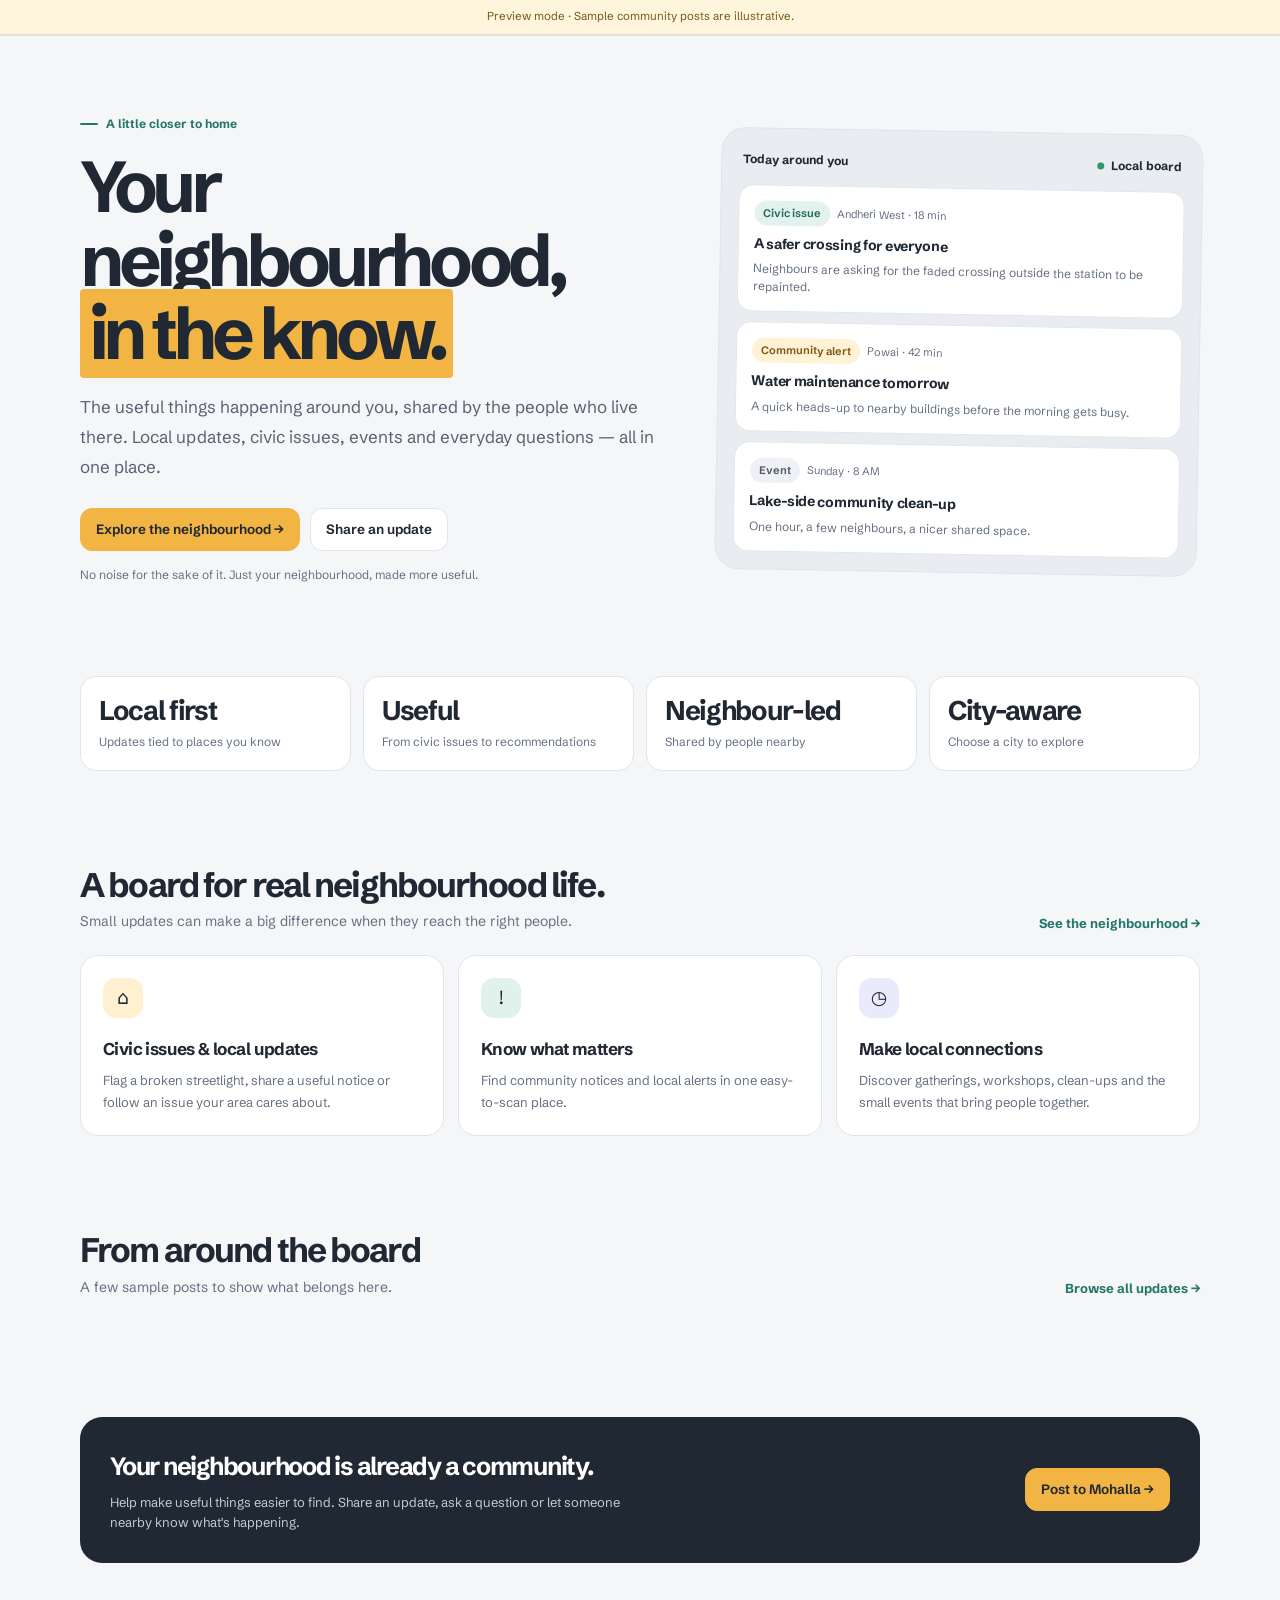
==== commit ea4fec1d: "Turn Mohalla into a clean multi-page homepage" ====
--- a/index.html
+++ b/index.html
@@ -1,1189 +1 @@
-<!DOCTYPE html>
-<html lang="en">
-<head>
-<meta charset="UTF-8">
-<meta name="viewport" content="width=device-width, initial-scale=1.0">
-<title>Mohalla — a neighbourhood board</title>
-<link rel="icon" type="image/svg+xml" href="data:image/svg+xml,%3Csvg xmlns='http://www.w3.org/2000/svg' viewBox='0 0 34 34'%3E%3Cpath d='M17 3C10.9 3 6 7.8 6 13.7c0 8 11 17.3 11 17.3s11-9.3 11-17.3C28 7.8 23.1 3 17 3z' fill='%23F2A93B'/%3E%3Ccircle cx='12.6' cy='13.4' r='1.9' fill='%231B2430'/%3E%3Ccircle cx='17' cy='13.4' r='1.9' fill='%231B2430'/%3E%3Ccircle cx='21.4' cy='13.4' r='1.9' fill='%231B2430'/%3E%3C/svg%3E">
-<link rel="preconnect" href="https://fonts.googleapis.com">
-<link href="https://fonts.googleapis.com/css2?family=Schibsted+Grotesk:wght@400;500;600;700&display=swap" rel="stylesheet">
-<style>
-  :root{
-    --ink:#1B2430;
-    --paper:#EEF1F6;
-    --paper-light:#FFFFFF;
-    --paper-dark:#DCE1EA;
-    --border:#C7CEDB;
-    --amber:#F2A93B;
-    --teal:#1F7A6B;
-    --vermillion:#E14F3D;
-    --indigo:#4A55C9;
-    --plum:#8B4FA0;
-    --slate:#5B6472;
-    --critical:#A5281B;
-  }
-  *{box-sizing:border-box;}
-  html{scroll-behavior:smooth;}
-  html,body{margin:0;padding:0;}
-  body{background:var(--paper); color:var(--ink); font-family:'Schibsted Grotesk',sans-serif; -webkit-font-smoothing:antialiased;}
-  h1,h2,h3,.display{font-family:'Schibsted Grotesk',sans-serif;}
-  .mono{font-family:'Schibsted Grotesk',sans-serif;}
-  a{color:inherit;}
-  button, .chip, .tag, input, select, textarea{font-family:inherit;}
-
-  header{
-    position:sticky; top:0; z-index:50;
-    background:rgba(238,241,246,0.92); backdrop-filter:blur(6px);
-    border-bottom:1.5px solid var(--ink);
-    padding:12px 24px; display:flex; align-items:center; justify-content:space-between; gap:16px;
-    transition:box-shadow .25s ease;
-  }
-  header.scrolled{box-shadow:0 6px 18px rgba(27,36,48,0.10);}
-  .logo{display:flex; align-items:center; gap:10px;}
-  .logo .word{line-height:1.1;}
-  .logo .word .title{font-family:'Schibsted Grotesk',sans-serif; font-weight:700; font-size:22px; letter-spacing:-0.01em;}
-  .header-actions{display:flex; align-items:center; gap:10px;}
-  .signin-btn{
-    font-weight:600; background:transparent; color:var(--ink); border:1.5px solid var(--ink);
-    padding:9px 16px; font-size:14px; cursor:pointer; border-radius:24px; transition:all .15s ease;
-  }
-  .signin-btn:hover{background:var(--paper-dark); transform:translateY(-1px);}
-  .btn-amber{font-weight:700; background:var(--amber); color:var(--ink); border:1.5px solid var(--amber); border-radius:24px; cursor:pointer; transition:all .15s ease;}
-  .btn-amber:hover{filter:brightness(0.94); transform:translateY(-1px); box-shadow:0 6px 16px rgba(242,169,59,0.35);}
-  .btn-amber:active{transform:translateY(0);}
-  .file-btn{padding:10px 18px; font-size:14px;}
-
-  .city-picker{position:relative; margin-left:2px;}
-  .city-btn{
-    font-family:'Schibsted Grotesk',sans-serif; font-size:11px; text-transform:uppercase; letter-spacing:0.05em;
-    background:var(--paper-dark); color:var(--ink); border:1.5px solid var(--ink); border-radius:20px;
-    padding:6px 12px; cursor:pointer; display:flex; align-items:center; gap:4px; transition:all .15s ease;
-  }
-  .city-btn:hover{background:var(--border);}
-  .city-btn .chev{font-size:9px; transition:transform .2s ease;}
-  .city-picker.open .chev{transform:rotate(180deg);}
-  .city-menu{
-    position:absolute; top:calc(100% + 8px); left:0; z-index:60;
-    background:var(--paper-light); border:1.5px solid var(--ink); border-radius:12px;
-    padding:6px; min-width:180px; box-shadow:0 8px 24px rgba(27,36,48,0.15);
-    opacity:0; visibility:hidden; transform:translateY(-6px);
-    transition:opacity .16s ease, transform .16s ease, visibility .16s ease;
-  }
-  .city-menu.open{opacity:1; visibility:visible; transform:translateY(0);}
-  .city-opt{
-    font-size:13.5px; padding:8px 10px; border-radius:8px;
-    display:flex; align-items:center; justify-content:space-between; gap:8px; transition:background .12s ease;
-  }
-  .city-opt:not(.disabled):hover{background:var(--paper-dark);}
-  .city-opt.active{font-weight:700; color:var(--teal);}
-  .city-opt.disabled{color:var(--slate); cursor:not-allowed;}
-  .city-opt .soon{
-    font-family:'Schibsted Grotesk',sans-serif; font-size:9px; text-transform:uppercase; letter-spacing:0.04em;
-    background:var(--paper-dark); border-radius:10px; padding:2px 7px; color:var(--slate);
-  }
-  .city-note{font-family:'Schibsted Grotesk',sans-serif; font-size:12px; color:var(--slate); margin-top:16px;}
-
-  .hero{padding:60px 24px 36px; max-width:1080px; margin:0 auto; position:relative; z-index:1;}
-  .hero .eyebrow{
-    font-family:'Schibsted Grotesk',sans-serif; font-size:12.5px; letter-spacing:0.1em; text-transform:uppercase; color:var(--teal);
-    display:flex; align-items:center; gap:8px; margin-bottom:20px;
-  }
-  .hero .eyebrow::before{content:'';width:20px;height:2px;background:var(--teal);}
-  .hero h1{font-size:clamp(34px,6.4vw,64px); line-height:1.08; margin:0 0 20px; font-weight:700; max-width:16ch;}
-  .hero h1 .highlight{background:var(--amber); padding:0 10px; display:inline-block; transform:rotate(-1deg); box-decoration-break:clone; -webkit-box-decoration-break:clone;}
-  .hero p.sub{font-size:17.5px; line-height:1.6; max-width:58ch; color:#3d4552; margin:0 0 32px;}
-  .hero-ctas{display:flex; gap:14px; flex-wrap:wrap; margin-bottom:46px;}
-  .btn-primary{padding:13px 24px; font-size:15px;}
-  .btn-ghost{font-weight:600; background:transparent; color:var(--ink); border:1.5px solid var(--ink); padding:13px 24px; font-size:15px; cursor:pointer; border-radius:24px; transition:all .15s ease;}
-  .btn-ghost:hover{background:var(--ink); color:var(--paper); transform:translateY(-1px);}
-
-  .stats{display:grid; grid-template-columns:repeat(4,1fr); gap:1px; background:var(--border); border:1.5px solid var(--ink); border-radius:14px; overflow:hidden;}
-  .stats .cell{background:var(--paper-light); padding:18px 20px; transition:background .2s ease;}
-  .stats .cell:hover{background:var(--paper);}
-  .stats .cell .num{font-family:'Schibsted Grotesk',sans-serif; font-size:28px; font-weight:700; line-height:1;}
-  .stats .cell .lbl{font-family:'Schibsted Grotesk',sans-serif; font-size:10.5px; text-transform:uppercase; letter-spacing:0.06em; color:var(--slate); margin-top:6px;}
-
-  .filters{max-width:1080px; margin:0 auto; padding:38px 24px 0; position:relative; z-index:1;}
-  .filters .row{display:flex; flex-wrap:wrap; gap:8px; margin-bottom:12px; align-items:center;}
-  .filters .row .row-label{font-family:'Schibsted Grotesk',sans-serif; font-size:11px; text-transform:uppercase; letter-spacing:0.06em; color:var(--slate); width:60px; flex-shrink:0;}
-  .chip{font-size:13.5px; font-weight:500; padding:8px 14px; border:1.5px solid var(--ink); border-radius:20px; background:transparent; cursor:pointer; white-space:nowrap; transition:all .15s ease;}
-  .chip:hover{background:var(--paper-dark); transform:translateY(-1px);}
-  .chip.active{background:var(--ink); color:var(--paper); border-color:var(--ink);}
-  .sort-select{font-family:'Schibsted Grotesk',sans-serif; font-size:12px; text-transform:uppercase; padding:9px 12px; border:1.5px solid var(--ink); background:var(--paper-light); border-radius:20px; cursor:pointer; transition:background .15s ease;}
-  .sort-select:hover{background:var(--paper-dark);}
-  .search-input{font-size:13.5px; padding:9px 15px; border:1.5px solid var(--ink); background:var(--paper-light); border-radius:20px; flex:1; min-width:180px; max-width:320px; transition:box-shadow .15s ease;}
-  .search-input:focus{outline:none; box-shadow:0 0 0 3px rgba(74,85,201,0.18);}
-  .remember-lbl{display:flex; align-items:center; gap:6px; font-family:'Schibsted Grotesk',sans-serif; font-size:11px; color:var(--slate); cursor:pointer; text-transform:uppercase; letter-spacing:0.04em;}
-
-  .feed{max-width:1080px; margin:0 auto; padding:26px 24px 80px; position:relative; z-index:1;}
-  .feed-count{font-family:'Schibsted Grotesk',sans-serif; font-size:12px; color:var(--slate); margin-bottom:16px; text-transform:uppercase; letter-spacing:0.05em;}
-
-  @keyframes fadeInUp{ from{opacity:0; transform:translateY(12px);} to{opacity:1; transform:translateY(0);} }
-  .card{
-    background:var(--paper-light); border:1.5px solid var(--ink); border-left:5px solid var(--indigo); border-radius:12px;
-    padding:22px 22px 18px; margin-bottom:16px; position:relative;
-    animation:fadeInUp .45s ease both;
-    transition:transform .18s ease, box-shadow .18s ease;
-  }
-  .card:hover{transform:translateY(-3px); box-shadow:0 12px 28px rgba(27,36,48,0.09);}
-  .pin{position:absolute; top:-7px; left:20px; width:13px; height:13px; border-radius:50%; border:2px solid var(--paper-light); box-shadow:0 1px 3px rgba(0,0,0,0.25);}
-  .card-top{display:flex; justify-content:space-between; align-items:flex-start; gap:16px; flex-wrap:wrap;}
-  .card-meta{display:flex; gap:7px; flex-wrap:wrap; margin-bottom:11px; align-items:center;}
-  .tag{font-family:'Schibsted Grotesk',sans-serif; font-size:10.5px; text-transform:uppercase; letter-spacing:0.05em; padding:4px 9px; border:1px solid var(--ink); border-radius:20px; color:var(--ink);}
-  .tag.ward{background:var(--paper-dark);}
-  .tag.type{color:#fff; border-color:transparent; font-weight:700;}
-  .tag.when{border-color:var(--amber); color:#7a5310;}
-  .tag.trending{background:var(--amber); border-color:var(--amber); color:var(--ink); font-weight:700;}
-  .card h3{font-size:19.5px; margin:0 0 8px; font-weight:700; font-family:'Schibsted Grotesk',sans-serif;}
-  .card p.desc{font-size:14.5px; line-height:1.58; color:#3d4552; margin:0 0 12px;}
-  .card img.photo{width:100%; max-height:280px; object-fit:cover; border-radius:10px; border:1px solid var(--border); margin-bottom:12px; display:block;}
-  .video-wrap{position:relative; width:100%; aspect-ratio:16/9; border-radius:10px; overflow:hidden; border:1px solid var(--border); margin-bottom:12px; background:#000;}
-  .video-wrap iframe, .video-wrap video{width:100%; height:100%; border:0; display:block;}
-  .link-chip{
-    display:inline-flex; align-items:center; gap:5px; font-size:13px; font-weight:600; color:var(--teal);
-    text-decoration:none; border:1.5px solid var(--teal); border-radius:20px; padding:6px 12px; margin-bottom:12px; transition:all .15s ease;
-  }
-  .link-chip:hover{background:var(--teal); color:#fff;}
-  .card-foot{display:flex; justify-content:space-between; align-items:center; gap:12px; flex-wrap:wrap;}
-  .stamp{font-family:'Schibsted Grotesk',sans-serif; font-size:11px; font-weight:700; text-transform:uppercase; letter-spacing:0.05em; padding:5px 11px; border-radius:20px; display:inline-block; background:var(--paper-dark); color:var(--ink);}
-  .actions{display:flex; gap:8px; align-items:center; flex-wrap:wrap;}
-  @keyframes pulse{ 0%{transform:scale(1);} 40%{transform:scale(1.18);} 100%{transform:scale(1);} }
-  .upvote-btn{display:flex; align-items:center; gap:6px; font-family:'Schibsted Grotesk',sans-serif; font-size:13px; font-weight:700; background:transparent; border:1.5px solid var(--ink); border-radius:20px; padding:7px 13px; cursor:pointer; transition:all .15s ease;}
-  .upvote-btn:hover{background:var(--paper-dark);}
-  .upvote-btn.voted{background:var(--ink); color:var(--paper); border-color:var(--ink);}
-  .upvote-btn.pulse{animation:pulse .32s ease;}
-  .link-btn{font-size:12.5px; font-weight:600; text-decoration:underline; background:none; border:none; cursor:pointer; color:var(--teal); padding:6px 4px; transition:opacity .15s ease;}
-  .link-btn:hover{opacity:0.7;}
-  .link-btn.muted{color:var(--slate);}
-  .status-cycle{font-size:11.5px; text-decoration:underline; background:none; border:none; cursor:pointer; color:var(--slate); padding:4px; transition:opacity .15s ease;}
-  .status-cycle:hover{opacity:0.7;}
-  .byline{font-family:'Schibsted Grotesk',sans-serif; font-size:11px; color:#8891a0; margin-top:2px;}
-
-  .comments{margin-top:14px; padding-top:14px; border-top:1px dashed var(--border);}
-  .comment{font-size:13.5px; padding:8px 0; border-bottom:1px solid #eef0f5; animation:fadeInUp .3s ease both;}
-  .comment:last-child{border-bottom:none;}
-  .comment .c-author{font-weight:700; margin-right:6px;}
-  .comment-form{display:flex; gap:8px; margin-top:10px;}
-  .comment-form input{flex:1; padding:9px 12px; border:1.5px solid var(--ink); border-radius:20px; font-size:13px; background:var(--paper); transition:box-shadow .15s ease;}
-  .comment-form input:focus{outline:none; box-shadow:0 0 0 3px rgba(74,85,201,0.18);}
-  .comment-form button{font-weight:700; font-size:12.5px; background:var(--ink); color:var(--paper); border:none; padding:0 16px; border-radius:20px; cursor:pointer; transition:all .15s ease;}
-  .comment-form button:hover{background:var(--indigo);}
-  .empty{text-align:center; padding:60px 20px; color:#8891a0; font-family:'Schibsted Grotesk',sans-serif; font-size:14px;}
-
-  .overlay{
-    position:fixed; inset:0; background:rgba(27,36,48,0.55); z-index:100;
-    display:flex; align-items:flex-start; justify-content:center; padding:40px 16px; overflow-y:auto;
-    opacity:0; visibility:hidden; transition:opacity .2s ease, visibility .2s ease;
-  }
-  .overlay.open{opacity:1; visibility:visible;}
-  .modal{
-    background:var(--paper-light); border:1.5px solid var(--ink); border-radius:18px; max-width:560px; width:100%; padding:28px 26px 26px; position:relative;
-    transform:translateY(14px) scale(.97); transition:transform .22s ease;
-  }
-  .overlay.open .modal{transform:translateY(0) scale(1);}
-  .modal.wide{max-width:640px;}
-  .modal.narrow{max-width:400px; text-align:center;}
-  .modal h2{font-size:25px; margin:0 0 4px; font-weight:700; font-family:'Schibsted Grotesk',sans-serif;}
-  .modal .modal-sub{font-size:13.5px; color:var(--slate); margin-bottom:20px;}
-  .modal-close{position:absolute; top:20px; right:22px; background:none; border:none; cursor:pointer; font-size:22px; line-height:1; color:var(--ink); transition:opacity .15s ease;}
-  .modal-close:hover{opacity:0.6;}
-  .type-row{display:flex; gap:7px; flex-wrap:wrap; margin-bottom:20px;}
-  .type-opt{font-family:'Schibsted Grotesk',sans-serif; font-size:11.5px; text-transform:uppercase; letter-spacing:0.04em; padding:8px 12px; border:1.5px solid var(--ink); border-radius:20px; cursor:pointer; font-weight:700; transition:all .15s ease;}
-  .field{margin-bottom:16px; text-align:left;}
-  .field label{display:block; font-family:'Schibsted Grotesk',sans-serif; font-size:11px; text-transform:uppercase; letter-spacing:0.05em; color:var(--slate); margin-bottom:6px;}
-  .field input, .field select, .field textarea{width:100%; padding:10px 13px; border:1.5px solid var(--ink); border-radius:12px; font-size:14px; background:var(--paper); transition:box-shadow .15s ease;}
-  .field input:focus, .field select:focus, .field textarea:focus{outline:none; box-shadow:0 0 0 3px rgba(74,85,201,0.18);}
-  .field textarea{resize:vertical; min-height:80px; border-radius:14px;}
-  .field-row{display:grid; grid-template-columns:1fr 1fr; gap:12px;}
-  .attach-section{border:1.5px dashed var(--border); border-radius:14px; padding:14px 16px 4px; margin-bottom:16px; background:var(--paper);}
-  .attach-head{font-family:'Schibsted Grotesk',sans-serif; font-size:11px; text-transform:uppercase; letter-spacing:0.05em; color:var(--slate); margin-bottom:10px;}
-  .file-picker{display:flex; align-items:center; gap:10px; flex-wrap:wrap;}
-  .file-input-hidden{display:none;}
-  .file-btn-small{font-weight:600; background:var(--paper-light); border:1.5px solid var(--ink); padding:8px 14px; border-radius:20px; cursor:pointer; font-size:13px; transition:all .15s ease;}
-  .file-btn-small:hover{background:var(--paper-dark); transform:translateY(-1px);}
-  .file-name{font-family:'Schibsted Grotesk',sans-serif; font-size:11.5px; color:var(--slate);}
-  .preview-thumb{max-width:180px; max-height:110px; border-radius:8px; border:1px solid var(--border); display:block; margin-top:8px; object-fit:cover;}
-  .video-badge{display:inline-flex; align-items:center; gap:7px; font-family:'Schibsted Grotesk',sans-serif; font-size:12px; background:var(--paper-dark); border:1px solid var(--border); border-radius:8px; padding:8px 12px; margin-top:8px;}
-  .remove-attach{margin-left:10px; font-size:11.5px; color:var(--vermillion); background:none; border:none; cursor:pointer; text-decoration:underline;}
-  .sev-row{display:flex; gap:8px;}
-  .sev-opt{flex:1; text-align:center; padding:9px 6px; border:1.5px solid var(--ink); border-radius:20px; font-family:'Schibsted Grotesk',sans-serif; font-size:11.5px; cursor:pointer; text-transform:uppercase; transition:all .15s ease;}
-  .sev-opt.active{background:var(--ink); color:var(--paper);}
-  .submit-btn{width:100%; margin-top:6px; padding:14px; font-size:15px;}
-  .form-note{font-family:'Schibsted Grotesk',sans-serif; font-size:11px; color:#8891a0; margin-top:10px; text-align:center;}
-  .hide{display:none !important;}
-
-  .google-btn{width:100%; display:flex; align-items:center; justify-content:center; gap:10px; background:var(--paper-light); border:1.5px solid var(--ink); border-radius:24px; padding:12px; font-weight:600; font-size:14.5px; cursor:pointer; color:var(--ink); margin-bottom:14px; transition:all .15s ease;}
-  .google-btn:hover{background:var(--paper-dark); transform:translateY(-1px);}
-  .divider{display:flex; align-items:center; gap:10px; margin:16px 0; color:var(--slate); font-family:'Schibsted Grotesk',sans-serif; font-size:11px; text-transform:uppercase;}
-  .divider::before, .divider::after{content:''; flex:1; height:1px; background:var(--border);}
-  .stub-input{opacity:0.5; pointer-events:none;}
-
-  .page-body{text-align:left; font-size:14.5px; line-height:1.75; color:#3d4552; max-height:60vh; overflow-y:auto; padding-right:6px;}
-  .page-body h3{font-size:16px; margin:18px 0 8px; font-family:'Schibsted Grotesk',sans-serif;}
-  .page-body p{margin:0 0 12px;}
-  .page-body ul, .page-body ol{margin:0 0 14px; padding-left:20px;}
-  .page-body li{margin-bottom:8px;}
-  .page-note{font-family:'Schibsted Grotesk',sans-serif; font-size:11px; color:var(--slate); background:var(--paper); border:1px dashed var(--border); border-radius:10px; padding:10px 12px; margin-bottom:16px;}
-
-  footer{border-top:1.5px solid var(--ink); padding:40px 24px 30px; max-width:1080px; margin:0 auto; position:relative; z-index:1;}
-  .footer-grid{display:grid; grid-template-columns:1.6fr 1fr 1fr 1fr; gap:28px; margin-bottom:32px;}
-  .footer-blurb{font-size:13.5px; line-height:1.6; color:var(--slate); max-width:32ch; margin:0;}
-  .footer-head{font-family:'Schibsted Grotesk',sans-serif; font-size:11px; text-transform:uppercase; letter-spacing:0.06em; color:var(--ink); margin-bottom:12px; font-weight:700;}
-  .footer-link{display:block; font-size:13.5px; color:var(--slate); text-decoration:none; margin-bottom:9px; width:fit-content; transition:color .15s ease;}
-  .footer-link:hover{color:var(--teal); text-decoration:underline;}
-  .footer-bottom{border-top:1px solid var(--border); padding-top:18px; font-family:'Schibsted Grotesk',sans-serif; font-size:11px; color:var(--slate); line-height:1.7; display:flex; justify-content:space-between; flex-wrap:wrap; gap:10px;}
-  @media(max-width:720px){ .footer-grid{grid-template-columns:1fr 1fr;} }
-
-  .toast{
-    position:fixed; left:50%; bottom:-100px; transform:translateX(-50%);
-    background:var(--ink); color:var(--paper); padding:12px 22px; border-radius:24px;
-    font-size:13px; font-weight:500; z-index:200; opacity:0;
-    transition:bottom .3s ease, opacity .3s ease; box-shadow:0 4px 20px rgba(0,0,0,0.25);
-  }
-  .toast.show{bottom:24px; opacity:1;}
-
-  .location-menu{min-width:260px;padding:12px;display:grid;gap:10px;}
-  .location-menu .location-action{width:100%;padding:9px 12px;border:1.5px solid var(--ink);border-radius:10px;background:var(--paper);text-align:left;cursor:pointer;font-weight:600;}
-  .location-menu .location-action:hover{background:var(--paper-dark);}
-  .location-menu input{width:100%;padding:9px 11px;border:1.5px solid var(--ink);border-radius:10px;font-size:13px;}
-  .location-help{font-size:11px;color:var(--slate);line-height:1.45;}
-  .profile-summary{display:flex;gap:12px;align-items:center;background:var(--paper);border:1px solid var(--border);padding:14px;border-radius:12px;margin-bottom:18px;}
-  .profile-avatar{width:44px;height:44px;border-radius:50%;display:grid;place-items:center;background:var(--amber);font-size:18px;font-weight:800;flex-shrink:0;}
-  .privacy-toggle{display:flex;align-items:flex-start;gap:10px;padding:12px;background:var(--paper);border:1px solid var(--border);border-radius:12px;font-size:13px;line-height:1.5;}
-  .privacy-toggle input{margin-top:3px;flex-shrink:0;}
-  @media(max-width:640px){
-    .stats{grid-template-columns:repeat(2,1fr);}
-    .field-row{grid-template-columns:1fr;}
-    .filters .row .row-label{width:100%; margin-bottom:2px;}
-    .search-input{max-width:none;}
-    header{padding:10px 12px;gap:8px;}
-    .header-actions{gap:6px;}
-    .signin-btn{padding:8px 11px;font-size:12px;}
-    .file-btn{padding:9px 12px;font-size:12px;}
-    .city-btn{max-width:130px;overflow:hidden;text-overflow:ellipsis;white-space:nowrap;}
-  }
-
-  /* Calm, readable UI polish: one human sans-serif throughout, less visual noise. */
-  :root{
-    --ink:#202833;
-    --paper:#F5F6F8;
-    --paper-light:#FFFFFF;
-    --paper-dark:#E9EDF2;
-    --border:#D9DEE6;
-    --amber:#F2B544;
-    --teal:#237768;
-    --slate:#687384;
-  }
-  body{font-family:'Schibsted Grotesk',sans-serif; font-size:15px; line-height:1.55;}
-  h1,h2,h3,.display,.logo .word .title{font-family:'Schibsted Grotesk',sans-serif; letter-spacing:-.035em;}
-  .mono,.city-btn,.city-opt .soon,.city-note,.hero .eyebrow,.stats .cell .num,.stats .cell .lbl,
-  .filters .row .row-label,.sort-select,.remember-lbl,.feed-count,.tag,.stamp,.upvote-btn,.byline,
-  .empty,.type-opt,.field label,.attach-head,.file-name,.video-badge,.sev-opt,.form-note,.divider,
-  .page-note,.footer-head,.footer-bottom{font-family:'Schibsted Grotesk',sans-serif; letter-spacing:normal; text-transform:none;}
-  header{padding:14px clamp(16px,3vw,36px); border-bottom:1px solid var(--border); background:rgba(245,246,248,.94);}
-  .logo .word .title{font-size:23px; font-weight:700; letter-spacing:-.045em;}
-  .city-btn{font-size:13px; font-weight:600; text-transform:none; letter-spacing:0; padding:7px 12px; border:1px solid var(--border); background:#fff;}
-  .signin-btn,.btn-ghost,.btn-amber,.file-btn,.chip,.sort-select,.upvote-btn,.file-btn-small,.google-btn{
-    border-width:1px; box-shadow:none;
-  }
-  .signin-btn{border-color:var(--border); background:#fff;}
-  .signin-btn:hover,.file-btn-small:hover,.google-btn:hover{transform:none; box-shadow:none;}
-  .btn-amber{background:var(--amber); border-color:var(--amber); font-weight:700;}
-  .btn-amber:hover{transform:translateY(-1px); box-shadow:0 4px 12px rgba(27,36,48,.08);}
-  .hero{padding:clamp(36px,6vw,68px) 24px 30px;}
-  .hero .eyebrow{font-size:13px; font-weight:600; letter-spacing:0; text-transform:none; margin-bottom:14px;}
-  .hero .eyebrow::before{width:18px; border-radius:2px;}
-  .hero h1{font-size:clamp(36px,5.8vw,60px); line-height:1.08; letter-spacing:-.055em; margin-bottom:16px; max-width:17ch;}
-  .hero h1 .highlight{padding:0 7px; transform:rotate(-.5deg); border-radius:3px;}
-  .hero p.sub{font-size:16px; line-height:1.7; color:#505B69; max-width:62ch; margin-bottom:26px;}
-  .hero-ctas{gap:10px; margin-bottom:32px;}
-  .btn-primary,.btn-ghost{padding:11px 18px;}
-  .stats{gap:0; border:1px solid var(--border); border-radius:14px; box-shadow:0 4px 16px rgba(25,35,50,.03);}
-  .stats .cell{padding:16px 18px;}
-  .stats .cell:hover{background:#fff;}
-  .stats .cell .num{font-size:27px; letter-spacing:-.04em;}
-  .stats .cell .lbl{font-size:12px; font-weight:500; color:var(--slate); margin-top:8px;}
-  .filters{padding-top:28px;}
-  .filters .row{gap:8px; margin-bottom:10px;}
-  .filters .row .row-label{width:auto; min-width:58px; font-size:12px; font-weight:600; color:var(--slate);}
-  .chip{border-color:var(--border); background:#fff; padding:7px 12px; font-size:13px;}
-  .chip:hover{transform:none; background:var(--paper-dark);}
-  .chip.active{background:var(--ink); color:#fff;}
-  .sort-select,.search-input{font-size:13px; border:1px solid var(--border); border-radius:10px; text-transform:none;}
-  .search-input{max-width:360px; padding:10px 13px;}
-  .feed{padding-top:20px; padding-bottom:64px;}
-  .feed-count{font-size:13px; text-transform:none; letter-spacing:0; margin-bottom:12px;}
-  .card{border:1px solid var(--border); border-left:3px solid var(--indigo); border-radius:14px; padding:20px; margin-bottom:12px; box-shadow:0 2px 8px rgba(25,35,50,.025); animation:fadeInUp .25s ease both;}
-  .card:hover{transform:translateY(-1px); box-shadow:0 8px 22px rgba(25,35,50,.07);}
-  .pin{display:none;}
-  .card-meta{gap:6px; margin-bottom:10px;}
-  .tag{font-size:12px; font-weight:500; text-transform:none; letter-spacing:0; padding:3px 9px; border-color:var(--border);}
-  .card h3{font-size:20px; line-height:1.3; letter-spacing:-.025em; margin-bottom:8px;}
-  .card p.desc{font-size:14.5px; line-height:1.7; color:#4C5665;}
-  .card-foot{border-top:1px solid #EEF0F4; padding-top:12px; margin-top:8px;}
-  .stamp{font-size:12px; text-transform:none; letter-spacing:0; padding:4px 10px;}
-  .upvote-btn{border:1px solid var(--border); background:#fff; font-size:13px; padding:7px 11px;}
-  .upvote-btn.voted{background:var(--ink); border-color:var(--ink);}
-  .link-btn,.status-cycle{font-family:inherit; font-size:13px; text-decoration:none;}
-  .byline{font-size:12px; color:#788292; font-weight:400;}
-  .comments{border-top:1px solid var(--border);}
-  .comment{line-height:1.6; border-bottom:1px solid #F0F2F5;}
-  .comment-form input{border:1px solid var(--border); border-radius:10px;}
-  .comment-form button{border-radius:10px;}
-  .empty{font-size:15px; color:var(--slate); background:#fff; border:1px dashed var(--border); border-radius:14px; padding:42px 20px;}
-  .overlay{background:rgba(23,30,40,.42); backdrop-filter:blur(3px); padding:24px 16px;}
-  .modal{border:1px solid var(--border); border-radius:18px; box-shadow:0 20px 60px rgba(20,30,45,.18); padding:28px;}
-  .modal h2{font-size:25px; letter-spacing:-.035em;}
-  .modal .modal-sub{line-height:1.55;}
-  .type-row{gap:8px;}
-  .type-opt,.sev-opt{font-size:13px; text-transform:none; letter-spacing:0; border:1px solid var(--border); font-weight:600;}
-  .field label,.attach-head{font-size:12px; text-transform:none; letter-spacing:0; font-weight:600; color:#596474;}
-  .field input,.field select,.field textarea,.location-menu input{border:1px solid var(--border); border-radius:10px; background:#fff;}
-  .field textarea{min-height:100px;}
-  .attach-section{border:1px dashed var(--border); background:#FAFBFC;}
-  .file-name,.form-note,.location-help,.city-note{font-size:12px; line-height:1.55; color:var(--slate);}
-  .form-note{font-family:inherit; text-transform:none; letter-spacing:0;}
-  .profile-summary,.privacy-toggle{border-color:var(--border); background:#F7F8FA;}
-  .profile-summary{padding:16px;}
-  .privacy-toggle{font-size:14px;}
-  .page-body{line-height:1.75;}
-  .page-note{font-family:inherit; font-size:12px; line-height:1.6; border-style:solid; background:#F7F8FA;}
-  footer{border-top:1px solid var(--border); padding-top:32px;}
-  .footer-head{font-size:12px; text-transform:none; letter-spacing:0;}
-  .footer-bottom{font-size:12px;}
-  :focus-visible{outline:3px solid rgba(74,85,201,.35); outline-offset:2px;}
-  button{touch-action:manipulation;}
-  @media(max-width:640px){
-    .hero{padding:34px 16px 24px;}
-    .hero h1{font-size:clamp(34px,10vw,46px);}
-    .hero p.sub{font-size:15px;}
-    .filters,.feed{padding-left:16px;padding-right:16px;}
-    .filters{padding-top:22px;}
-    .card{padding:16px;}
-    .card h3{font-size:18px;}
-    .card-foot{align-items:flex-start;}
-    .byline{width:100%;}
-    .stats .cell{padding:14px;}
-    .stats .cell .num{font-size:24px;}
-    .modal{padding:24px 18px;}
-    .header-actions{gap:6px;}
-    .logo{gap:7px;}
-    .logo svg{width:28px;height:28px;}
-    .logo .word .title{font-size:20px;}
-    .city-btn{font-size:12px; max-width:118px;}
-    .signin-btn{padding:8px 10px;}
-    .file-btn{padding:9px 11px;font-size:12px;}
-  }
-  @media(prefers-reduced-motion:reduce){
-    *,*::before,*::after{scroll-behavior:auto!important;animation-duration:.01ms!important;animation-iteration-count:1!important;transition-duration:.01ms!important;}
-  }
-
-</style>
-</head>
-<body>
-
-<header id="site-header">
-  <div class="logo">
-    <svg width="32" height="32" viewBox="0 0 34 34" fill="none">
-      <path d="M17 3C10.9 3 6 7.8 6 13.7c0 8 11 17.3 11 17.3s11-9.3 11-17.3C28 7.8 23.1 3 17 3z" fill="#F2A93B"/>
-      <circle cx="12.6" cy="13.4" r="1.9" fill="#1B2430"/>
-      <circle cx="17" cy="13.4" r="1.9" fill="#1B2430"/>
-      <circle cx="21.4" cy="13.4" r="1.9" fill="#1B2430"/>
-    </svg>
-    <div class="word"><div class="title">mohalla</div></div>
-    <div class="city-picker" id="city-picker">
-      <button class="city-btn" id="city-btn" onclick="toggleCityMenu(event)">Mumbai <span class="chev">▾</span></button>
-      <div class="city-menu location-menu" id="city-menu">
-        <button class="location-action" onclick="detectMyCity(event)">◎ Use my current city</button>
-        <div class="location-help">Your browser will ask permission. Mohalla uses your location to identify a city; it does not display your precise coordinates.</div>
-        <form onsubmit="setManualCity(event)">
-          <input id="manual-city" maxlength="80" placeholder="Enter any city (e.g. Jaipur, London)" aria-label="Choose a city">
-          <button class="location-action" type="submit" style="margin-top:8px;">Explore this city</button>
-        </form>
-      </div>
-    </div>
-  </div>
-  <div class="header-actions">
-    <button class="signin-btn" onclick="openProfileModal()">My profile</button>
-    <button class="file-btn btn-amber" onclick="openModal()">+ Post to Mohalla</button>
-  </div>
-</header>
-
-<section class="hero">
-  <div class="eyebrow">One board, every mohalla</div>
-  <h1>What's going on <span class="highlight">near you</span>?</h1>
-  <p class="sub">A pothole nobody's fixed. A gig this weekend. A train delay on your line. Someone asking if anyone's seen a lost dog near the lake. One board for everything happening around you — posted by the people actually living it.</p>
-  <div class="hero-ctas">
-    <button class="btn-primary btn-amber" onclick="openModal()">Post to Mohalla</button>
-    <button class="btn-ghost" onclick="document.getElementById('feed').scrollIntoView({behavior:'smooth'})">See the board</button>
-  </div>
-  <div class="stats" id="stats">
-    <div class="cell"><div class="num" id="stat-total">0</div><div class="lbl">Posts on the board</div></div>
-    <div class="cell"><div class="num" id="stat-open">0</div><div class="lbl">Still open</div></div>
-    <div class="cell"><div class="num" id="stat-events">0</div><div class="lbl">Events listed</div></div>
-    <div class="cell"><div class="num" id="stat-wards">0</div><div class="lbl">Wards active</div></div>
-  </div>
-  <div class="city-note" id="city-note">Explore community posts for your selected city. Your location is private unless you choose to share your city on your profile.</div>
-</section>
-
-<section class="filters" id="feed">
-  <div class="row">
-    <span class="row-label">Type</span>
-    <button class="chip active" data-type="all">All</button>
-    <button class="chip" data-type="Civic Issue">Civic Issue</button>
-    <button class="chip" data-type="Alert">Alert</button>
-    <button class="chip" data-type="Event">Event</button>
-    <button class="chip" data-type="Ask">Ask Mohalla</button>
-    <button class="chip" data-type="Transit">Transit</button>
-    <button class="chip" data-type="General">General</button>
-  </div>
-  <div class="row">
-    <span class="row-label">Ward</span>
-    <select class="sort-select" id="ward-filter" style="min-width:160px;">
-      <option value="all">All wards / areas</option>
-    </select>
-    <label class="remember-lbl"><input type="checkbox" id="remember-ward"> Remember this area</label>
-    <input type="text" class="search-input" id="search-input" placeholder="Search posts...">
-    <select class="sort-select" id="sort-select" style="margin-left:auto;">
-      <option value="top">Most upvoted</option>
-      <option value="recent">Most recent</option>
-      <option value="open">Open first</option>
-    </select>
-  </div>
-</section>
-
-<section class="feed">
-  <div class="feed-count" id="feed-count">Loading the board…</div>
-  <div id="feed-list"></div>
-</section>
-
-<footer>
-  <div class="footer-grid">
-    <div class="footer-col">
-      <div class="logo" style="margin-bottom:12px;">
-        <svg width="26" height="26" viewBox="0 0 34 34" fill="none">
-          <path d="M17 3C10.9 3 6 7.8 6 13.7c0 8 11 17.3 11 17.3s11-9.3 11-17.3C28 7.8 23.1 3 17 3z" fill="#F2A93B"/>
-          <circle cx="12.6" cy="13.4" r="1.9" fill="#1B2430"/>
-          <circle cx="17" cy="13.4" r="1.9" fill="#1B2430"/>
-          <circle cx="21.4" cy="13.4" r="1.9" fill="#1B2430"/>
-        </svg>
-        <div class="word"><div class="title" style="font-size:18px;">mohalla</div></div>
-      </div>
-      <p class="footer-blurb">A community board run by neighbours, for neighbours — wherever they live.</p>
-    </div>
-    <div class="footer-col">
-      <div class="footer-head">Explore</div>
-      <a href="#feed" class="footer-link">The board</a>
-      <a href="#" class="footer-link" onclick="return showPage('how')">How it works</a>
-      <a href="#" class="footer-link" onclick="return showPage('guidelines')">Community guidelines</a>
-    </div>
-    <div class="footer-col">
-      <div class="footer-head">Company</div>
-      <a href="#" class="footer-link" onclick="return showPage('about')">About</a>
-      <a href="#" class="footer-link" onclick="return showPage('contact')">Contact</a>
-    </div>
-    <div class="footer-col">
-      <div class="footer-head">Legal</div>
-      <a href="#" class="footer-link" onclick="return showPage('privacy')">Privacy policy</a>
-      <a href="#" class="footer-link" onclick="return showPage('terms')">Terms of service</a>
-      <a href="#" class="footer-link" onclick="return showPage('cookies')">Cookie policy</a>
-    </div>
-  </div>
-  <div class="footer-bottom">
-    <span>© 2026 Mohalla. Not a government service — for official grievances, use the BMC/MCGM portal or your ward office.</span>
-    <span>Made for neighbours, one mohalla at a time.</span>
-  </div>
-</footer>
-
-<!-- POST MODAL -->
-<div class="overlay" id="overlay">
-  <div class="modal wide">
-    <button class="modal-close" onclick="closeModal()">&times;</button>
-    <h2>Post to Mohalla</h2>
-    <div class="modal-sub">Pick what kind of post this is — the board sorts itself out from there.</div>
-
-    <div class="type-row" id="type-row">
-      <div class="type-opt" data-type="Civic Issue" style="background:#4A55C9;border-color:#4A55C9;">Civic Issue</div>
-      <div class="type-opt" data-type="Alert" style="background:#E14F3D;border-color:#E14F3D;">Alert</div>
-      <div class="type-opt" data-type="Event" style="background:#F2A93B;border-color:#F2A93B;">Event</div>
-      <div class="type-opt" data-type="Ask" style="background:#1F7A6B;border-color:#1F7A6B;">Ask Mohalla</div>
-      <div class="type-opt" data-type="Transit" style="background:#8B4FA0;border-color:#8B4FA0;">Transit</div>
-      <div class="type-opt" data-type="General" style="background:#5B6472;border-color:#5B6472;">General</div>
-    </div>
-
-    <div class="field">
-      <label>What's this about, in one line</label>
-      <input type="text" id="f-title" maxlength="90" placeholder="e.g. Free jazz set at Carter Road this Saturday">
-    </div>
-
-    <div class="field-row" id="civic-fields">
-      <div class="field">
-        <label>Category</label>
-        <select id="f-category">
-          <option>Roads &amp; Potholes</option>
-          <option>Garbage &amp; Sanitation</option>
-          <option>Illegal Hawking</option>
-          <option>Illegal Construction</option>
-          <option>Water &amp; Drainage</option>
-          <option>Street Lighting</option>
-          <option>Public Safety</option>
-          <option>Other</option>
-        </select>
-      </div>
-      <div class="field">
-        <label>Severity</label>
-        <div class="sev-row" id="sev-row">
-          <div class="sev-opt" data-sev="Low">Low</div>
-          <div class="sev-opt active" data-sev="Medium">Medium</div>
-          <div class="sev-opt" data-sev="High">High</div>
-          <div class="sev-opt" data-sev="Critical">Critical</div>
-        </div>
-      </div>
-    </div>
-
-    <div class="field hide" id="event-field">
-      <label>When</label>
-      <input type="text" id="f-when" placeholder="e.g. Sat 18 July, 7:00 PM">
-    </div>
-
-    <div class="field">
-      <label>Area / neighbourhood (optional)</label>
-      <input type="text" id="f-ward" maxlength="80" placeholder="e.g. Bandra West, Downtown, Old Town">
-    </div>
-
-    <div class="field">
-      <label>Details</label>
-      <textarea id="f-desc" placeholder="Give people what they'd actually need to know — exact location, timing, who it affects."></textarea>
-    </div>
-
-    <div class="attach-section">
-      <div class="attach-head">Attachments (optional)</div>
-      <div class="field">
-        <label>Photo or video</label>
-        <div class="file-picker">
-          <input type="file" id="f-media-file" accept="image/*,video/*" class="file-input-hidden" onchange="handleMediaSelect(event)">
-          <button type="button" class="file-btn-small" onclick="document.getElementById('f-media-file').click()">Add photo or video</button>
-          <span class="file-name" id="media-filename">No file chosen</span>
-        </div>
-        <div id="media-preview-wrap" class="hide">
-          <img id="photo-preview" class="preview-thumb hide" alt="">
-          <div id="video-badge" class="video-badge hide">🎥 Video attached — previews for this session</div>
-          <button type="button" class="remove-attach" onclick="clearMedia()">Remove</button>
-        </div>
-        <div class="form-note" style="text-align:left; margin-top:6px;">Photos save properly and stay on the board. Videos preview for this session only until the database's wired up.</div>
-      </div>
-      <div class="field">
-        <label>Related link</label>
-        <input type="text" id="f-link" placeholder="News article, ticket page, official notice, etc.">
-      </div>
-    </div>
-
-    <div class="field">
-      <label>Your name (optional — leave blank to post anonymously)</label>
-      <input type="text" id="f-author" maxlength="30" placeholder="Anonymous Neighbour">
-    </div>
-
-    <button class="submit-btn btn-amber" onclick="submitIssue()">Post to Mohalla</button>
-    <div class="form-note">Visible to everyone on this board. Photos are saved properly; videos preview for this session only until the database's wired up. Don't include phone numbers or personal details.</div>
-  </div>
-</div>
-
-<!-- AUTH MODAL -->
-<div class="overlay" id="auth-overlay">
-  <div class="modal narrow">
-    <button class="modal-close" onclick="closeAuthModal()">&times;</button>
-    <h2>Sign in to Mohalla</h2>
-    <div class="modal-sub">Post under your name and get updates for your ward.<br><strong>Not wired up yet</strong> — this is just the interface for now.</div>
-    <button class="google-btn" onclick="mockGoogleSignIn()">
-      <svg width="18" height="18" viewBox="0 0 18 18">
-        <path fill="#4285F4" d="M17.64 9.2c0-.637-.057-1.251-.164-1.84H9v3.481h4.844a4.14 4.14 0 01-1.796 2.716v2.259h2.908c1.702-1.567 2.684-3.875 2.684-6.615z"/>
-        <path fill="#34A853" d="M9 18c2.43 0 4.467-.806 5.956-2.184l-2.908-2.259c-.806.54-1.837.86-3.048.86-2.344 0-4.328-1.583-5.036-3.71H.957v2.332A8.997 8.997 0 009 18z"/>
-        <path fill="#FBBC05" d="M3.964 10.707A5.41 5.41 0 013.682 9c0-.593.102-1.17.282-1.707V4.961H.957A8.996 8.996 0 000 9c0 1.452.348 2.827.957 4.039l3.007-2.332z"/>
-        <path fill="#EA4335" d="M9 3.58c1.321 0 2.508.454 3.44 1.345l2.582-2.581C13.463.891 11.426 0 9 0A8.997 8.997 0 00.957 4.961L3.964 7.29C4.672 5.163 6.656 3.58 9 3.58z"/>
-      </svg>
-      Continue with Google
-    </button>
-    <div class="divider">or</div>
-    <div class="field">
-      <input type="text" class="stub-input" placeholder="Email address (coming soon)">
-    </div>
-    <div class="form-note">You'll be able to switch this to email/phone sign-in later too.</div>
-  </div>
-</div>
-
-<!-- PROFILE MODAL (local prototype; authentication will be added later) -->
-<div class="overlay" id="profile-overlay">
-  <div class="modal">
-    <button class="modal-close" onclick="closeProfileModal()">&times;</button>
-    <h2>Your Mohalla profile</h2>
-    <div class="modal-sub">Make yourself known to your community. You can keep your current city private.</div>
-    <div class="profile-summary">
-      <div class="profile-avatar" id="profile-avatar">N</div>
-      <div><strong id="profile-preview-name">Your name</strong><div class="location-help" id="profile-preview-location">Current city private</div></div>
-    </div>
-    <div class="field"><label>Name</label><input id="profile-name" maxlength="50" placeholder="What should neighbours call you?"></div>
-    <div class="field"><label>Bio (optional)</label><textarea id="profile-bio" maxlength="240" placeholder="A little about you or what you're into…" style="min-height:72px;"></textarea></div>
-    <div class="field"><label>Hometown (optional)</label><input id="profile-hometown" maxlength="80" placeholder="Where are you from?"></div>
-    <div class="field"><label>Current city</label><input id="profile-current-city" maxlength="80" placeholder="Detected automatically; you can edit this" ></div>
-    <label class="privacy-toggle"><input id="profile-share-city" type="checkbox"><span><strong>Show my current city on my profile</strong><br>Only the city name will be shown — never your address, coordinates, or live location. This is optional and off by default.</span></label>
-    <button class="submit-btn btn-amber" onclick="saveProfile()">Save profile</button>
-    <div class="form-note">Prototype only: this profile is saved on this device. Sign-in and cross-device profiles will be connected later.</div>
-  </div>
-</div>
-
-<!-- FOOTER CONTENT PAGE MODAL -->
-<div class="overlay" id="page-overlay">
-  <div class="modal wide">
-    <button class="modal-close" onclick="closePageOverlay()">&times;</button>
-    <h2 id="page-title">Title</h2>
-    <div class="page-body" id="page-body"></div>
-  </div>
-</div>
-
-<div class="toast" id="toast"></div>
-
-<script>
-const WARDS = ["Colaba","Fort","Byculla","Mahim","Dadar","Parel","Lower Parel","Worli","Bandra","Khar","Santacruz","Vile Parle","Andheri","Juhu","Jogeshwari","Goregaon","Malad","Kandivali","Borivali","Powai","Ghatkopar","Kurla","Chembur","Vikhroli","Mulund","Thane","Navi Mumbai","Other"];
-
-const TYPES = {
-  'Civic Issue': {hex:'#4A55C9', statusOrder:['Reported','In Progress','Resolved']},
-  'Alert':       {hex:'#E14F3D', statusOrder:['Active','Update','Resolved']},
-  'Event':       {hex:'#F2A93B', statusOrder:null},
-  'Ask':         {hex:'#1F7A6B', statusOrder:['Open','Answered']},
-  'Transit':     {hex:'#8B4FA0', statusOrder:['Active','Update','Resolved']},
-  'General':     {hex:'#5B6472', statusOrder:null}
-};
-const SEV_COLOR = {Low:'#1F7A6B', Medium:'#F2A93B', High:'#E14F3D', Critical:'#A5281B'};
-
-const PAGES = {
-  about: {title:"About Mohalla", html:`
-    <p>Most of what actually affects your day — a blocked road, a gig this weekend, a train delay — never makes it anywhere neighbours can see it together. It scatters across WhatsApp groups, complaint apps nobody checks twice, and word of mouth that only reaches a few buildings.</p>
-    <p>Mohalla puts it on one board instead, organised by city and area, so neighbours can see it, add to it, or act on it — whether that's a civic issue, an event, a question, or just something worth knowing.</p>
-    <p>Mohalla is designed for every city. Choose your city or let your browser help identify it, then explore the community board for that place.</p>`},
-  how: {title:"How it works", html:`
-    <ol>
-      <li><strong>Pick a type.</strong> Civic Issue, Alert, Event, Ask Mohalla, Transit, or General — whatever fits.</li>
-      <li><strong>Tag your ward</strong> so it reaches the neighbours it's actually relevant to.</li>
-      <li><strong>Add a photo, video, or link</strong> if it helps explain things — not required, but it helps.</li>
-      <li><strong>The board does the rest.</strong> Neighbours upvote, comment, and help track it through to resolved.</li>
-    </ol>
-    <p>For now, profiles and city preferences are a local prototype. Sign-in, shared profiles, and a real backend will be added later.</p>`},
-  guidelines: {title:"Community guidelines", html:`
-    <ul>
-      <li>Be specific — "pothole outside X station" helps a lot more than "roads are bad."</li>
-      <li>No phone numbers, addresses, or other personal details in public posts or comments.</li>
-      <li>Don't post something you haven't seen or verified yourself, especially under Alert.</li>
-      <li>Disagreements happen — keep comments about the issue, not the person.</li>
-      <li>This board isn't a substitute for emergency services. For anything urgent, contact the relevant authority directly.</li>
-    </ul>`},
-  contact: {title:"Contact", html:`
-    <p>For anything you'd rather not post publicly — feedback, a takedown request, a partnership idea — reach us at <strong>hello@mohalla.app</strong>.</p>
-    <p>We're a small team building this in the open, so replies might take a few days for now.</p>`},
-  privacy: {title:"Privacy policy", html:`
-    <div class="page-note">Placeholder text for the prototype — have this reviewed properly before you launch publicly.</div>
-    <p>We store what you post — title, description, city, area, and any photos, videos, or links you attach — along with your upvotes and comments. In this prototype, profile and city preferences are saved only on your device.</p>
-    <p>If you turn on "Remember my ward," we save that preference on this device so the board can pre-select it next time.</p>
-    <p>We don't sell this data. Posts are visible to everyone using the board, so please don't include anything private in them. Once sign-in is live, this policy will be updated to cover account data too.</p>`},
-  terms: {title:"Terms of service", html:`
-    <div class="page-note">Placeholder text for the prototype — have this reviewed properly before you launch publicly.</div>
-    <p>By posting on Mohalla, you're confirming the content is yours to share, that it isn't defamatory, illegal, or harmful, and that you'll follow the community guidelines. Choose the city and area relevant to the post, and avoid publishing personal or precise location details.</p>
-    <p>Mohalla is a community bulletin board, not a government service — nothing posted here constitutes an official complaint or emergency response.</p>
-    <p>We may remove content that violates these terms.</p>`},
-  cookies: {title:"Cookie policy", html:`
-    <p>Mohalla doesn't use tracking or advertising cookies. The only thing saved on your device is an optional ward preference, stored so the board can remember it on your next visit — nothing more.</p>`}
-};
-
-const STORAGE_KEY = 'mohalla-mumbai-posts-v1';
-const PREF_KEY = 'mohalla-pref-ward';
-const CITY_KEY = 'mohalla-selected-city-v1';
-const PROFILE_KEY = 'mohalla-profile-v1';
-let activeCity = 'Mumbai';
-let detectedCity = '';
-let profile = {name:'',bio:'',hometown:'',currentCity:'',shareCurrentCity:false};
-let posts = [];
-let activeType = 'all';
-let sessionVotes = {};
-let justVotedId = null;
-let selectedSeverity = 'Medium';
-let selectedFormType = 'Civic Issue';
-let selectedPhotoDataUrl = null;
-let selectedVideoBlobUrl = null;
-
-function compressImage(file, maxDim=1280, quality=0.72){
-  return new Promise((resolve, reject)=>{
-    const reader = new FileReader();
-    reader.onload = e=>{
-      const img = new Image();
-      img.onload = ()=>{
-        let w=img.width, h=img.height;
-        if(w>maxDim || h>maxDim){ const scale=maxDim/Math.max(w,h); w=Math.round(w*scale); h=Math.round(h*scale); }
-        const canvas=document.createElement('canvas'); canvas.width=w; canvas.height=h;
-        canvas.getContext('2d').drawImage(img,0,0,w,h);
-        resolve(canvas.toDataURL('image/jpeg', quality));
-      };
-      img.onerror = reject;
-      img.src = e.target.result;
-    };
-    reader.onerror = reject;
-    reader.readAsDataURL(file);
-  });
-}
-function handleMediaSelect(e){
-  const file = e.target.files[0]; if(!file) return;
-  document.getElementById('media-filename').textContent = file.name;
-  document.getElementById('media-preview-wrap').classList.remove('hide');
-  if(file.type.startsWith('image/')){
-    selectedVideoBlobUrl = null;
-    compressImage(file).then(dataUrl=>{
-      selectedPhotoDataUrl = dataUrl;
-      document.getElementById('photo-preview').src = dataUrl;
-      document.getElementById('photo-preview').classList.remove('hide');
-      document.getElementById('video-badge').classList.add('hide');
-    }).catch(()=>{ showToast("Couldn't read that image"); });
-  }else if(file.type.startsWith('video/')){
-    selectedPhotoDataUrl = null;
-    if(selectedVideoBlobUrl) URL.revokeObjectURL(selectedVideoBlobUrl);
-    selectedVideoBlobUrl = URL.createObjectURL(file);
-    document.getElementById('photo-preview').classList.add('hide');
-    document.getElementById('video-badge').classList.remove('hide');
-  }else{
-    showToast("That file type isn't supported");
-  }
-}
-function clearMedia(){
-  selectedPhotoDataUrl = null;
-  if(selectedVideoBlobUrl) URL.revokeObjectURL(selectedVideoBlobUrl);
-  selectedVideoBlobUrl = null;
-  document.getElementById('f-media-file').value = '';
-  document.getElementById('media-filename').textContent = 'No file chosen';
-  document.getElementById('media-preview-wrap').classList.add('hide');
-  document.getElementById('photo-preview').classList.add('hide');
-  document.getElementById('video-badge').classList.add('hide');
-}
-
-const wardFilter = document.getElementById('ward-filter');
-const fWard = document.getElementById('f-ward');
-function refreshAreaOptions(){
-  const selected = wardFilter.value || 'all';
-  const areas = [...new Set(posts.filter(p=>(p.city||'Mumbai')===activeCity).map(p=>p.ward).filter(Boolean))].sort((a,b)=>a.localeCompare(b));
-  wardFilter.innerHTML = '<option value="all">All areas</option>' + areas.map(a=>'<option value="'+escapeHtml(a)+'">'+escapeHtml(a)+'</option>').join('');
-  wardFilter.value = areas.includes(selected) ? selected : 'all';
-}
-
-function seedPosts(){
-  const now = Date.now();
-  return [
-    {id:'s1', type:'Civic Issue', title:"Massive pothole outside station, two accidents this week", category:"Roads & Potholes", ward:"Andheri", severity:"Critical", desc:"West exit, right where the taxis queue. Two scooters have gone down here already. Needs barricading at minimum until it's filled.", author:"Anonymous Neighbour", status:"Reported", upvotes:67, ts: now-1000*60*60*24*1, comments:[{author:"Rider42",text:"Almost went down here yesterday too."}]},
-    {id:'s2', type:'Civic Issue', title:"Garbage not collected for over a week", category:"Garbage & Sanitation", ward:"Kurla", severity:"Critical", desc:"The collection point near the market has overflowed onto the road. Started to smell badly in the heat.", author:"Anonymous Neighbour", status:"In Progress", upvotes:51, ts: now-1000*60*60*24*3, comments:[]},
-    {id:'s3', type:'Alert', title:"Water supply shut Tuesday 10am–4pm for maintenance", ward:"Bandra", desc:"BMC notice on the society board — West side of Hill Road affected. Fill your tanks Monday night if you can.", author:"Bandra West Resident", status:"Active", upvotes:22, ts: now-1000*60*60*10, comments:[], link:"https://portal.mcgm.gov.in/"},
-    {id:'s4', type:'Event', title:"Free open-air jazz set at Carter Road", ward:"Bandra", when:"Sat 18 July, 7:00 PM", desc:"Local collective playing near the amphitheatre, no entry fee. Bring your own mat, it gets crowded fast.", author:"Anonymous Neighbour", upvotes:38, ts: now-1000*60*60*30, comments:[{author:"Music Fan",text:"Went last month, great crowd, get there by 6:30."}]},
-    {id:'s5', type:'Ask', title:"Anyone know a reliable, affordable electrician nearby?", ward:"Vile Parle", desc:"Need someone for a small wiring job, preferably available this week. Society regular guy is on leave.", author:"Anonymous Neighbour", status:"Open", upvotes:9, ts: now-1000*60*60*5, comments:[{author:"Parle Local",text:"Try the one near the market, does most of the buildings on our lane."}]},
-    {id:'s6', type:'Transit', title:"Harbour line delayed near Kurla–Chembur, signal failure", ward:"Kurla", desc:"Trains backed up since around 8:40am this morning. Adding at least 20-25 minutes if you're headed that way.", author:"Anonymous Neighbour", status:"Active", upvotes:44, ts: now-1000*60*60*2, comments:[]},
-    {id:'s7', type:'General', title:"Found a golden retriever near Powai lake, looking for the owner", ward:"Powai", desc:"Friendly, well-fed, has a collar but no tag. Currently with me near the promenade, please share if you know whose it might be.", author:"Anonymous Neighbour", upvotes:29, ts: now-1000*60*60*14, comments:[]}
-  ];
-}
-
-async function loadPosts(){
-  try{
-    const res = await window.storage.get(STORAGE_KEY, true);
-    posts = res ? JSON.parse(res.value) : seedPosts();
-    if(!res){ await window.storage.set(STORAGE_KEY, JSON.stringify(posts), true); }
-  }catch(e){
-    posts = seedPosts();
-    try{ await window.storage.set(STORAGE_KEY, JSON.stringify(posts), true); }catch(e2){}
-  }
-  render();
-}
-async function savePosts(){
-  try{
-    const sanitized = posts.map(p=>{
-      if(p.video && p.video.startsWith('blob:')){ const {video, ...rest} = p; return rest; }
-      return p;
-    });
-    await window.storage.set(STORAGE_KEY, JSON.stringify(sanitized), true);
-  }
-  catch(e){ showToast("Couldn't save — try again"); }
-}
-async function loadWardPref(){
-  try{
-    const res = await window.storage.get(PREF_KEY, false);
-    if(res && res.value){
-      wardFilter.value = res.value;
-      document.getElementById('remember-ward').checked = true;
-    }
-  }catch(e){ /* no pref saved yet */ }
-}
-
-function timeAgo(ts){
-  const diff = Date.now()-ts, mins = Math.floor(diff/60000);
-  if(mins<60) return mins+"m ago";
-  const hrs = Math.floor(mins/60);
-  if(hrs<24) return hrs+"h ago";
-  const days = Math.floor(hrs/24);
-  if(days<30) return days+"d ago";
-  return Math.floor(days/30)+"mo ago";
-}
-function isOpen(p){
-  const meta = TYPES[p.type];
-  if(!meta.statusOrder) return true;
-  return p.status !== meta.statusOrder[meta.statusOrder.length-1];
-}
-function isTrending(p){ return p.upvotes>=40 && (Date.now()-p.ts) < 1000*60*60*24*4; }
-function escapeHtml(s){ const d=document.createElement('div'); d.textContent=s==null?'':String(s); return d.innerHTML; }
-
-function videoEmbedHtml(url){
-  if(!url) return '';
-  const yt = url.match(/(?:youtube\.com\/watch\?v=|youtu\.be\/)([\w-]+)/);
-  if(yt) return `<div class="video-wrap"><iframe src="https://www.youtube.com/embed/${yt[1]}" allowfullscreen></iframe></div>`;
-  const vim = url.match(/vimeo\.com\/(\d+)/);
-  if(vim) return `<div class="video-wrap"><iframe src="https://player.vimeo.com/video/${vim[1]}" allowfullscreen></iframe></div>`;
-  return `<div class="video-wrap"><video controls src="${escapeHtml(url)}"></video></div>`;
-}
-
-function animateNumber(el, to){
-  const start = performance.now(), duration = 650;
-  function step(now){
-    const p = Math.min((now-start)/duration,1);
-    const eased = 1-Math.pow(1-p,3);
-    el.textContent = Math.round(to*eased);
-    if(p<1) requestAnimationFrame(step);
-  }
-  requestAnimationFrame(step);
-}
-
-function render(){ refreshAreaOptions(); renderStats(); renderFeed(); updateCityUI(); }
-
-function renderStats(){
-  const cityPosts = posts.filter(p=>(p.city||'Mumbai')===activeCity);
-  const total = cityPosts.length;
-  const open = cityPosts.filter(isOpen).length;
-  const events = cityPosts.filter(p=>p.type==='Event').length;
-  const wardsSet = new Set(cityPosts.map(p=>p.ward).filter(Boolean));
-  animateNumber(document.getElementById('stat-total'), total);
-  animateNumber(document.getElementById('stat-open'), open);
-  animateNumber(document.getElementById('stat-events'), events);
-  animateNumber(document.getElementById('stat-wards'), wardsSet.size);
-}
-
-function renderFeed(){
-  const wardVal = wardFilter.value;
-  const sortVal = document.getElementById('sort-select').value;
-  const q = document.getElementById('search-input').value.trim().toLowerCase();
-  let list = posts.filter(p=>{
-    const cityOk = (p.city||'Mumbai')===activeCity;
-    const typeOk = activeType==='all' || p.type===activeType;
-    const wardOk = wardVal==='all' || p.ward===wardVal;
-    const searchOk = !q || p.title.toLowerCase().includes(q) || p.desc.toLowerCase().includes(q);
-    return cityOk && typeOk && wardOk && searchOk;
-  });
-  if(sortVal==='top') list = list.slice().sort((a,b)=>b.upvotes-a.upvotes);
-  else if(sortVal==='recent') list = list.slice().sort((a,b)=>b.ts-a.ts);
-  else if(sortVal==='open') list = list.slice().sort((a,b)=>(isOpen(b)-isOpen(a)) || b.upvotes-a.upvotes);
-
-  document.getElementById('feed-count').textContent = list.length + (list.length===1?' post on the board':' posts on the board');
-
-  const container = document.getElementById('feed-list');
-  if(list.length===0){
-    container.innerHTML = '<div class="empty">Nothing here yet for this filter. Be the first to post.</div>';
-    return;
-  }
-  container.innerHTML = list.map((p, idx)=>{
-    const voted = sessionVotes[p.id];
-    const meta = TYPES[p.type];
-    const borderColor = p.type==='Civic Issue' ? SEV_COLOR[p.severity] : meta.hex;
-    const commentsHtml = p.comments.map(c=>`<div class="comment"><span class="c-author">${escapeHtml(c.author)}</span>${escapeHtml(c.text)}</div>`).join('');
-    const statusHtml = meta.statusOrder ? `<span class="stamp" style="color:${meta.hex};background:${meta.hex}1a;">${p.status}</span>` : '';
-    const cycleHtml = meta.statusOrder ? `<button class="status-cycle" onclick="cycleStatus('${p.id}')">cycle status →</button>` : '';
-    const photoHtml = p.photo ? `<img class="photo" src="${escapeHtml(p.photo)}" alt="" onerror="this.style.display='none'">` : '';
-    const videoHtml = p.video ? videoEmbedHtml(p.video) : '';
-    const linkHtml = p.link ? `<a class="link-chip" href="${escapeHtml(p.link)}" target="_blank" rel="noopener">View related link ↗</a><br>` : '';
-    const metaTags = `
-      <span class="tag ward">${escapeHtml(p.ward)}</span>
-      <span class="tag type" style="background:${meta.hex};">${p.type}</span>
-      ${p.type==='Civic Issue' ? `<span class="tag">${escapeHtml(p.category)}</span><span class="tag">${escapeHtml(p.severity)}</span>` : ''}
-      ${p.type==='Event' && p.when ? `<span class="tag when">${escapeHtml(p.when)}</span>` : ''}
-      ${isTrending(p) ? `<span class="tag trending">Trending</span>` : ''}
-    `;
-    return `
-    <div class="card" style="border-left-color:${borderColor}; animation-delay:${Math.min(idx*40,280)}ms;">
-      <span class="pin" style="background:${meta.hex};"></span>
-      <div class="card-top">
-        <div style="flex:1;min-width:220px;">
-          <div class="card-meta">${metaTags}</div>
-          <h3>${escapeHtml(p.title)}</h3>
-          ${photoHtml}
-          ${videoHtml}
-          <p class="desc">${escapeHtml(p.desc)}</p>
-          ${linkHtml}
-        </div>
-        ${statusHtml}
-      </div>
-      <div class="card-foot">
-        <div class="actions">
-          <button class="upvote-btn ${voted?'voted':''} ${justVotedId===p.id?'pulse':''}" onclick="toggleUpvote('${p.id}')">▲ ${p.upvotes}</button>
-          <button class="link-btn" onclick="toggleComments('${p.id}')">${p.comments.length} comment${p.comments.length===1?'':'s'}</button>
-          ${cycleHtml}
-          <button class="link-btn muted" onclick="reportPost('${p.id}')">Report</button>
-        </div>
-        <div class="byline">Posted by ${escapeHtml(p.author||'Anonymous Neighbour')} · ${timeAgo(p.ts)}</div>
-      </div>
-      <div class="comments" id="comments-${p.id}" style="display:none;">
-        ${commentsHtml || '<div class="comment" style="color:#a7aebb;">No comments yet.</div>'}
-        <div class="comment-form">
-          <input type="text" id="ci-${p.id}" placeholder="Add a comment or update...">
-          <button onclick="addComment('${p.id}')">Post</button>
-        </div>
-      </div>
-    </div>`;
-  }).join('');
-  if(justVotedId){ setTimeout(()=>{ justVotedId=null; }, 350); }
-}
-
-async function toggleUpvote(id){
-  const p = posts.find(x=>x.id===id); if(!p) return;
-  if(sessionVotes[id]){ p.upvotes--; sessionVotes[id]=false; } else { p.upvotes++; sessionVotes[id]=true; justVotedId=id; }
-  render(); await savePosts();
-}
-function toggleComments(id){
-  const el = document.getElementById('comments-'+id);
-  el.style.display = el.style.display==='none' ? 'block' : 'none';
-}
-async function addComment(id){
-  const input = document.getElementById('ci-'+id);
-  const text = input.value.trim(); if(!text) return;
-  const p = posts.find(x=>x.id===id);
-  p.comments.push({author:'Anonymous Neighbour', text});
-  input.value='';
-  render();
-  document.getElementById('comments-'+id).style.display='block';
-  await savePosts();
-  showToast('Comment posted');
-}
-async function cycleStatus(id){
-  const p = posts.find(x=>x.id===id);
-  const order = TYPES[p.type].statusOrder;
-  const idx = order.indexOf(p.status);
-  p.status = order[(idx+1)%order.length];
-  render(); await savePosts();
-}
-function reportPost(id){ showToast("Thanks — flagged for review"); }
-
-document.querySelectorAll('.chip[data-type]').forEach(chip=>{
-  chip.addEventListener('click', ()=>{
-    document.querySelectorAll('.chip[data-type]').forEach(c=>c.classList.remove('active'));
-    chip.classList.add('active');
-    activeType = chip.dataset.type;
-    renderFeed();
-  });
-});
-wardFilter.addEventListener('change', async ()=>{
-  renderFeed();
-  if(document.getElementById('remember-ward').checked){
-    try{ await window.storage.set(PREF_KEY, wardFilter.value, false); }catch(e){}
-  }
-});
-document.getElementById('remember-ward').addEventListener('change', async (e)=>{
-  try{
-    if(e.target.checked){ await window.storage.set(PREF_KEY, wardFilter.value, false); showToast('Will remember this ward on this device'); }
-    else{ await window.storage.delete(PREF_KEY, false); }
-  }catch(err){}
-});
-document.getElementById('sort-select').addEventListener('change', renderFeed);
-document.getElementById('search-input').addEventListener('input', renderFeed);
-
-document.querySelectorAll('.sev-opt').forEach(opt=>{
-  opt.addEventListener('click', ()=>{
-    document.querySelectorAll('.sev-opt').forEach(o=>o.classList.remove('active'));
-    opt.classList.add('active');
-    selectedSeverity = opt.dataset.sev;
-  });
-});
-
-document.querySelectorAll('.type-opt').forEach(opt=>{
-  opt.addEventListener('click', ()=>{
-    document.querySelectorAll('.type-opt').forEach(o=>{o.classList.remove('active'); o.style.color='var(--ink)'; o.style.opacity='0.55';});
-    opt.classList.add('active'); opt.style.color='#fff'; opt.style.opacity='1';
-    selectedFormType = opt.dataset.type;
-    document.getElementById('civic-fields').classList.toggle('hide', selectedFormType!=='Civic Issue');
-    document.getElementById('event-field').classList.toggle('hide', selectedFormType!=='Event');
-  });
-});
-document.querySelectorAll('.type-opt').forEach(o=>{ o.style.opacity = o.dataset.type==='Civic Issue' ? '1' : '0.55'; o.style.color = o.dataset.type==='Civic Issue' ? '#fff' : 'var(--ink)'; });
-document.querySelector('.type-opt[data-type="Civic Issue"]').classList.add('active');
-
-function openModal(){ document.getElementById('overlay').classList.add('open'); }
-function closeModal(){ document.getElementById('overlay').classList.remove('open'); }
-document.getElementById('overlay').addEventListener('click', e=>{ if(e.target.id==='overlay') closeModal(); });
-
-function openAuthModal(){ document.getElementById('auth-overlay').classList.add('open'); }
-function closeAuthModal(){ document.getElementById('auth-overlay').classList.remove('open'); }
-document.getElementById('auth-overlay').addEventListener('click', e=>{ if(e.target.id==='auth-overlay') closeAuthModal(); });
-function mockGoogleSignIn(){ closeAuthModal(); showToast("Google sign-in isn't wired up yet — hang tight"); }
-
-function showPage(key){
-  const p = PAGES[key];
-  document.getElementById('page-title').textContent = p.title;
-  document.getElementById('page-body').innerHTML = p.html;
-  document.getElementById('page-overlay').classList.add('open');
-  return false;
-}
-function closePageOverlay(){ document.getElementById('page-overlay').classList.remove('open'); }
-document.getElementById('page-overlay').addEventListener('click', e=>{ if(e.target.id==='page-overlay') closePageOverlay(); });
-
-function toggleCityMenu(e){
-  e.stopPropagation();
-  document.getElementById('city-menu').classList.toggle('open');
-  document.getElementById('city-picker').classList.toggle('open');
-}
-document.addEventListener('click', ()=>{
-  document.getElementById('city-menu').classList.remove('open');
-  document.getElementById('city-picker').classList.remove('open');
-});
-
-window.addEventListener('scroll', ()=>{
-  document.getElementById('site-header').classList.toggle('scrolled', window.scrollY>8);
-});
-
-async function submitIssue(){
-  const title = document.getElementById('f-title').value.trim();
-  const desc = document.getElementById('f-desc').value.trim();
-  const ward = document.getElementById('f-ward').value;
-  const author = document.getElementById('f-author').value.trim();
-  const category = document.getElementById('f-category').value;
-  const when = document.getElementById('f-when').value.trim();
-  const link = document.getElementById('f-link').value.trim();
-
-  if(!title){ showToast("Add a one-line title first"); return; }
-  if(!desc){ showToast("Add a few details"); return; }
-
-  const meta = TYPES[selectedFormType];
-  const post = {
-    id: 'p'+Date.now()+Math.floor(Math.random()*1000),
-    city: activeCity, type: selectedFormType, title, ward, desc,
-    author: author || 'Anonymous Neighbour',
-    upvotes: 1, ts: Date.now(), comments: [],
-    status: meta.statusOrder ? meta.statusOrder[0] : undefined
-  };
-  if(selectedFormType==='Civic Issue'){ post.category = category; post.severity = selectedSeverity; }
-  if(selectedFormType==='Event'){ post.when = when; }
-  if(selectedPhotoDataUrl){ post.photo = selectedPhotoDataUrl; }
-  if(selectedVideoBlobUrl){ post.video = selectedVideoBlobUrl; }
-  if(link){ post.link = link; }
-
-  sessionVotes[post.id] = true;
-  posts.unshift(post);
-  closeModal();
-  document.getElementById('f-title').value='';
-  document.getElementById('f-desc').value='';
-  document.getElementById('f-author').value='';
-  document.getElementById('f-when').value='';
-  document.getElementById('f-link').value='';
-  clearMedia();
-  render();
-  await savePosts();
-  showToast('Posted — visible to everyone on the board');
-  document.getElementById('feed').scrollIntoView({behavior:'smooth'});
-}
-
-let toastTimer;
-function showToast(msg){
-  const t = document.getElementById('toast');
-  t.textContent = msg; t.classList.add('show');
-  clearTimeout(toastTimer);
-  toastTimer = setTimeout(()=>t.classList.remove('show'), 2600);
-}
-
-function updateCityUI(){
-  const btn = document.getElementById('city-btn');
-  if(btn) btn.innerHTML = escapeHtml(activeCity) + ' <span class="chev">▾</span>';
-  const note = document.getElementById('city-note');
-  if(note) note.textContent = 'Showing posts for ' + activeCity + '. Your precise location is never shown; sharing your current city on your profile is optional.';
-}
-function setActiveCity(city){
-  const clean = String(city||'').trim().replace(/\s+/g,' ');
-  if(!clean) return;
-  activeCity = clean.slice(0,80);
-  try{ localStorage.setItem(CITY_KEY,activeCity); }catch(e){}
-  wardFilter.value = 'all';
-  updateCityUI();
-  render();
-  document.getElementById('city-menu').classList.remove('open');
-  document.getElementById('city-picker').classList.remove('open');
-  showToast('Now exploring ' + activeCity);
-}
-function setManualCity(e){
-  e.preventDefault();
-  const input = document.getElementById('manual-city');
-  const city = input.value.trim();
-  if(!city){ showToast('Enter a city to explore'); return; }
-  setActiveCity(city);
-  input.value = '';
-}
-async function detectMyCity(e){
-  if(e) e.preventDefault();
-  if(!navigator.geolocation){ showToast('Location is not supported here — enter your city instead'); return; }
-  showToast('Requesting location permission…');
-  navigator.geolocation.getCurrentPosition(async position=>{
-    try{
-      const {latitude,longitude} = position.coords;
-      const response = await fetch('https://nominatim.openstreetmap.org/reverse?format=jsonv2&lat='+encodeURIComponent(latitude)+'&lon='+encodeURIComponent(longitude)+'&zoom=10&addressdetails=1');
-      if(!response.ok) throw new Error('Reverse geocoding failed');
-      const data = await response.json();
-      const a = data.address || {};
-      const city = a.city || a.town || a.village || a.municipality || a.city_district;
-      if(!city) throw new Error('Could not identify a city');
-      detectedCity = city;
-      document.getElementById('profile-current-city').value = detectedCity;
-      setActiveCity(city);
-      showToast('City detected: ' + city);
-    }catch(err){ showToast('Could not identify your city — enter it manually'); }
-  },error=>{
-    const message = error.code===1 ? 'Location permission denied — enter your city manually' : 'Could not get your location — enter your city manually';
-    showToast(message);
-  },{enableHighAccuracy:false,timeout:10000,maximumAge:300000});
-}
-function openProfileModal(){
-  document.getElementById('profile-name').value = profile.name||'';
-  document.getElementById('profile-bio').value = profile.bio||'';
-  document.getElementById('profile-hometown').value = profile.hometown||'';
-  document.getElementById('profile-current-city').value = detectedCity || profile.currentCity || '';
-  document.getElementById('profile-share-city').checked = !!profile.shareCurrentCity;
-  updateProfilePreview();
-  document.getElementById('profile-overlay').classList.add('open');
-}
-function closeProfileModal(){ document.getElementById('profile-overlay').classList.remove('open'); }
-function updateProfilePreview(){
-  const name = document.getElementById('profile-name').value.trim() || 'Your name';
-  document.getElementById('profile-preview-name').textContent = name;
-  document.getElementById('profile-avatar').textContent = name.charAt(0).toUpperCase();
-  const shared = document.getElementById('profile-share-city').checked;
-  const city = document.getElementById('profile-current-city').value.trim();
-  document.getElementById('profile-preview-location').textContent = shared && city ? city : 'Current city private';
-}
-async function saveProfile(){
-  profile = {
-    name:document.getElementById('profile-name').value.trim(),
-    bio:document.getElementById('profile-bio').value.trim(),
-    hometown:document.getElementById('profile-hometown').value.trim(),
-    currentCity:document.getElementById('profile-current-city').value.trim(),
-    shareCurrentCity:document.getElementById('profile-share-city').checked
-  };
-  try{ localStorage.setItem(PROFILE_KEY,JSON.stringify(profile)); }catch(e){}
-  updateProfilePreview();
-  closeProfileModal();
-  showToast('Profile saved on this device');
-}
-document.getElementById('profile-name').addEventListener('input',updateProfilePreview);
-document.getElementById('profile-share-city').addEventListener('change',updateProfilePreview);
-document.getElementById('profile-overlay').addEventListener('click',e=>{if(e.target.id==='profile-overlay') closeProfileModal();});
-try{
-  const savedCity = localStorage.getItem(CITY_KEY);
-  if(savedCity) activeCity = savedCity;
-  const savedProfile = localStorage.getItem(PROFILE_KEY);
-  if(savedProfile) profile = {...profile,...JSON.parse(savedProfile)};
-  detectedCity = profile.currentCity || '';
-}catch(e){}
-loadWardPref().then(loadPosts);
-</script>
-</body>
-</html>
+<!doctype html><html lang="en"><head><meta charset="utf-8"><meta name="viewport" content="width=device-width, initial-scale=1"><meta name="theme-color" content="#f5f6f8"><meta name="description" content="A neighbourhood board for local updates, useful questions, community alerts and events."><title>Your neighbourhood, in the know · Mohalla</title><link rel="preconnect" href="https://fonts.googleapis.com"><link rel="preconnect" href="https://fonts.gstatic.com" crossorigin><link href="https://fonts.googleapis.com/css2?family=Schibsted+Grotesk:wght@400;500;600;700;800&display=swap" rel="stylesheet"><link rel="stylesheet" href="assets/site.css"></head><body><div class="demo-banner" id="demo-banner">Preview mode · Sample community posts are illustrative.</div><header class="site-header" id="site-header"></header><main><section class="hero"><div class="shell hero-grid"><div><div class="eyebrow">A little closer to home</div><h1>Your neighbourhood,<br><span class="highlight">in the know.</span></h1><p class="hero-copy">The useful things happening around you, shared by the people who live there. Local updates, civic issues, events and everyday questions — all in one place.</p><div class="hero-actions"><a class="btn btn-primary" href="feed.html">Explore the neighbourhood →</a><button class="btn" data-post>Share an update</button></div><p class="hero-note">No noise for the sake of it. Just your neighbourhood, made more useful.</p></div><div class="visual-board"><div class="visual-top"><span>Today around you</span><span><i class="live-dot"></i>Local board</span></div><article class="mini-post"><div class="mini-meta"><span class="pill pill-teal">Civic issue</span><span>Andheri West · 18 min</span></div><strong>A safer crossing for everyone</strong><p>Neighbours are asking for the faded crossing outside the station to be repainted.</p></article><article class="mini-post"><div class="mini-meta"><span class="pill pill-amber">Community alert</span><span>Powai · 42 min</span></div><strong>Water maintenance tomorrow</strong><p>A quick heads-up to nearby buildings before the morning gets busy.</p></article><article class="mini-post"><div class="mini-meta"><span class="pill">Event</span><span>Sunday · 8 AM</span></div><strong>Lake-side community clean-up</strong><p>One hour, a few neighbours, a nicer shared space.</p></article></div></div></section><section class="section-tight"><div class="shell stats-grid"><div class="stat"><strong>Local first</strong><span>Updates tied to places you know</span></div><div class="stat"><strong>Useful</strong><span>From civic issues to recommendations</span></div><div class="stat"><strong>Neighbour-led</strong><span>Shared by people nearby</span></div><div class="stat"><strong>City-aware</strong><span>Choose a city to explore</span></div></div></section><section class="section"><div class="shell"><div class="section-head"><div><h2>A board for real neighbourhood life.</h2><p>Small updates can make a big difference when they reach the right people.</p></div><a class="text-link" href="feed.html">See the neighbourhood →</a></div><div class="feature-grid"><a class="feature" href="feed.html"><div class="feature-icon">⌂</div><h3>Civic issues & local updates</h3><p>Flag a broken streetlight, share a useful notice or follow an issue your area cares about.</p></a><a class="feature" href="alerts.html"><div class="feature-icon">!</div><h3>Know what matters</h3><p>Find community notices and local alerts in one easy-to-scan place.</p></a><a class="feature" href="events.html"><div class="feature-icon">◷</div><h3>Make local connections</h3><p>Discover gatherings, workshops, clean-ups and the small events that bring people together.</p></a></div></div></section><section class="section"><div class="shell"><div class="section-head"><div><h2>From around the board</h2><p>A few sample posts to show what belongs here.</p></div><a class="text-link" href="feed.html">Browse all updates →</a></div><div class="post-list" id="home-posts"></div></div></section><section class="section"><div class="shell"><div class="cta-panel"><div><h2>Your neighbourhood is already a community.</h2><p>Help make useful things easier to find. Share an update, ask a question or let someone nearby know what's happening.</p></div><button class="btn btn-primary" data-post>Post to Mohalla →</button></div></div></section></main><footer class="site-footer" id="site-footer"></footer><div id="toast" class="toast" role="status" aria-live="polite"></div><script src="assets/site.js" defer></script></body></html>
--- a/assets/site.css
+++ b/assets/site.css
@@ -0,0 +1 @@
+:root{--ink:#202833;--muted:#657181;--paper:#f5f6f8;--surface:#fff;--line:#e0e5eb;--amber:#f2b544;--teal:#237768;--red:#c84d3b;--blue:#4a61b8;--radius:18px;--shadow:0 8px 30px rgba(31,42,55,.06);font-family:"Schibsted Grotesk",system-ui,-apple-system,BlinkMacSystemFont,"Segoe UI",sans-serif;color:var(--ink);background:var(--paper)}*{box-sizing:border-box}html{scroll-behavior:smooth}body{margin:0;background:var(--paper);color:var(--ink);font-size:15px;line-height:1.55;-webkit-font-smoothing:antialiased}a{color:inherit;text-decoration:none}button,input,select,textarea{font:inherit}button,a,input,select,textarea{-webkit-tap-highlight-color:transparent}button{cursor:pointer}button:focus-visible,a:focus-visible,input:focus-visible,select:focus-visible,textarea:focus-visible{outline:3px solid #4a61b866;outline-offset:3px}.shell{width:min(1120px,calc(100% - 40px));margin-inline:auto}.site-header{position:sticky;top:0;z-index:50;background:#f5f6f8ed;backdrop-filter:blur(14px);border-bottom:1px solid var(--line)}.nav{min-height:72px;display:flex;align-items:center;gap:28px}.brand{display:inline-flex;align-items:center;gap:10px;font-size:23px;font-weight:750;letter-spacing:-.055em;white-space:nowrap}.brand-mark{width:32px;height:32px;display:grid;place-items:center;background:var(--amber);border-radius:11px;font-size:17px;font-weight:800;letter-spacing:-.08em}.nav-links{display:flex;align-items:center;gap:22px;margin-left:auto}.nav-links a{font-size:13.5px;color:#586372;font-weight:600;transition:color .15s}.nav-links a:hover,.nav-links a[aria-current=page]{color:var(--ink)}.nav-links a[aria-current=page]{position:relative}.nav-links a[aria-current=page]:after{content:"";position:absolute;left:0;right:0;bottom:-26px;height:2px;background:var(--amber)}.nav-actions{display:flex;align-items:center;gap:9px}.btn{display:inline-flex;align-items:center;justify-content:center;gap:8px;border:1px solid var(--line);background:var(--surface);color:var(--ink);padding:10px 15px;border-radius:12px;font-weight:650;font-size:13.5px;transition:transform .15s,background .15s,border-color .15s}.btn:hover{border-color:#bdc6d2;background:#fafbfc}.btn-primary{background:var(--amber);border-color:var(--amber)}.btn-primary:hover{background:#e9a82f;border-color:#e9a82f;transform:translateY(-1px)}.btn-dark{background:var(--ink);border-color:var(--ink);color:#fff}.btn-dark:hover{background:#344050;color:#fff}.btn-small{padding:7px 10px;font-size:12px;border-radius:9px}.mobile-toggle{display:none}.hero{padding:72px 0 52px}.eyebrow{display:inline-flex;align-items:center;gap:8px;font-size:12px;font-weight:700;color:var(--teal);margin-bottom:17px}.eyebrow:before{content:"";width:18px;height:2px;background:currentColor;border-radius:2px}.hero-grid{display:grid;grid-template-columns:1.1fr .9fr;gap:48px;align-items:center}.hero h1{font-size:clamp(42px,6.1vw,72px);line-height:1.02;letter-spacing:-.075em;margin:0 0 22px;max-width:720px}.highlight{background:var(--amber);padding:0 .12em;border-radius:4px;box-decoration-break:clone;-webkit-box-decoration-break:clone}.hero-copy{font-size:17px;line-height:1.75;color:#586372;max-width:590px;margin:0 0 26px}.hero-actions{display:flex;gap:10px;flex-wrap:wrap}.hero-note{font-size:12px;color:var(--muted);margin-top:15px}.visual-board{background:#e9edf2;border:1px solid #dfe4ea;border-radius:24px;padding:17px;transform:rotate(1deg)}.visual-top{display:flex;align-items:center;justify-content:space-between;padding:5px 4px 15px;font-size:12px;font-weight:700}.live-dot{width:7px;height:7px;background:#32956e;border-radius:50%;display:inline-block;margin-right:6px}.mini-post{background:white;border:1px solid #e3e7ed;border-radius:15px;padding:15px;margin-bottom:10px}.mini-post:last-child{margin-bottom:0}.mini-meta{display:flex;align-items:center;gap:7px;font-size:11px;color:var(--muted);margin-bottom:8px}.pill{display:inline-flex;align-items:center;border-radius:999px;padding:4px 9px;background:#eef1f5;color:#4f5b6b;font-size:11px;font-weight:650}.pill-teal{background:#e4f2ed;color:#216d5d}.pill-amber{background:#fff2d5;color:#805b16}.mini-post strong{display:block;font-size:14px;letter-spacing:-.02em}.mini-post p{font-size:12px;line-height:1.5;color:#667181;margin:5px 0 0}.section{padding:48px 0}.section-tight{padding:28px 0 48px}.section-head{display:flex;justify-content:space-between;gap:20px;align-items:end;margin-bottom:22px}.section-head h2{font-size:clamp(25px,3vw,34px);letter-spacing:-.055em;line-height:1.1;margin:0 0 7px}.section-head p{margin:0;color:var(--muted);font-size:14px}.text-link{font-size:13px;font-weight:700;color:var(--teal);white-space:nowrap}.text-link:hover{text-decoration:underline}.stats-grid{display:grid;grid-template-columns:repeat(4,1fr);gap:12px}.stat{background:var(--surface);border:1px solid var(--line);border-radius:16px;padding:18px}.stat strong{font-size:27px;letter-spacing:-.05em;display:block;line-height:1.15}.stat span{font-size:12px;color:var(--muted);display:block;margin-top:7px}.feature-grid{display:grid;grid-template-columns:repeat(3,1fr);gap:14px}.feature{background:var(--surface);border:1px solid var(--line);border-radius:var(--radius);padding:22px}.feature-icon{width:40px;height:40px;display:grid;place-items:center;border-radius:13px;background:#fff0d0;font-size:19px;margin-bottom:18px}.feature:nth-child(2) .feature-icon{background:#e1f1ec}.feature:nth-child(3) .feature-icon{background:#e9ebfc}.feature h3{font-size:17px;letter-spacing:-.035em;margin:0 0 7px}.feature p{font-size:13px;color:var(--muted);line-height:1.7;margin:0}.content-layout{display:grid;grid-template-columns:minmax(0,1fr) 280px;gap:28px;align-items:start;padding:38px 0 72px}.page-intro{padding:40px 0 22px}.page-intro h1{font-size:clamp(32px,4vw,48px);line-height:1.08;letter-spacing:-.065em;margin:0 0 10px}.page-intro p{margin:0;color:var(--muted);max-width:650px}.toolbar{display:flex;align-items:center;gap:10px;flex-wrap:wrap;margin:18px 0}.search{min-width:190px;flex:1;padding:11px 13px;border:1px solid var(--line);border-radius:11px;background:white}.select{padding:10px 12px;border:1px solid var(--line);border-radius:11px;background:white;color:var(--ink)}.category-tabs{display:flex;gap:7px;overflow-x:auto;padding:3px 0 8px;margin:10px 0 14px}.tab{border:1px solid var(--line);background:white;color:#5e6978;border-radius:999px;padding:8px 13px;font-size:12px;font-weight:650;white-space:nowrap}.tab.active{background:var(--ink);border-color:var(--ink);color:white}.post-list{display:grid;gap:12px}.post-card{background:white;border:1px solid var(--line);border-radius:16px;padding:19px;transition:box-shadow .15s,border-color .15s}.post-card:hover{box-shadow:var(--shadow);border-color:#cbd3dd}.post-header{display:flex;justify-content:space-between;align-items:flex-start;gap:12px}.post-type{font-size:11px;font-weight:700;letter-spacing:.01em;color:var(--teal);margin-bottom:7px}.post-card h2,.post-card h3{font-size:17px;line-height:1.35;letter-spacing:-.035em;margin:0 0 8px}.post-card p{font-size:13.5px;line-height:1.7;color:#5d6877;margin:0 0 13px}.post-tags{display:flex;gap:6px;flex-wrap:wrap;margin-bottom:10px}.post-footer{display:flex;justify-content:space-between;align-items:center;gap:12px;flex-wrap:wrap;border-top:1px solid #f0f2f5;padding-top:12px;margin-top:8px}.post-actions{display:flex;align-items:center;gap:7px}.post-action{background:white;border:1px solid var(--line);border-radius:9px;padding:7px 10px;font-size:12px;font-weight:650;color:#566171}.post-action:hover,.post-action.active{background:#eef1f5;color:var(--ink)}.post-byline{font-size:11.5px;color:#7b8592}.sidebar{display:grid;gap:14px}.side-card{background:white;border:1px solid var(--line);border-radius:16px;padding:18px}.side-card h3{font-size:14px;letter-spacing:-.02em;margin:0 0 12px}.side-card p{font-size:12.5px;color:var(--muted);line-height:1.65;margin:0 0 12px}.area-list{display:grid;gap:8px}.area-link{display:flex;align-items:center;justify-content:space-between;font-size:12.5px;color:#566171;padding:7px 0}.area-link span:last-child{color:#929ba7}.event-list{display:grid;grid-template-columns:repeat(3,1fr);gap:13px}.event-card{background:white;border:1px solid var(--line);border-radius:16px;overflow:hidden}.event-band{height:8px;background:var(--amber)}.event-card:nth-child(3n+2) .event-band{background:var(--teal)}.event-card:nth-child(3n) .event-band{background:var(--blue)}.event-content{padding:18px}.event-date{font-size:11px;font-weight:750;color:var(--teal);margin-bottom:10px}.event-card h3{font-size:16px;line-height:1.35;letter-spacing:-.03em;margin:0 0 7px}.event-card p{font-size:12.5px;color:var(--muted);line-height:1.6;margin:0 0 14px}.event-meta{font-size:11.5px;color:#596474;margin-bottom:14px}.alert-list{display:grid;gap:12px}.alert-card{display:grid;grid-template-columns:5px 1fr;gap:15px;background:white;border:1px solid var(--line);border-radius:15px;overflow:hidden}.alert-severity{background:var(--red)}.alert-severity.medium{background:var(--amber)}.alert-content{padding:17px 17px 17px 0}.alert-content h3{font-size:16px;margin:0 0 6px;letter-spacing:-.03em}.alert-content p{font-size:13px;color:var(--muted);line-height:1.65;margin:0 0 10px}.alert-meta{font-size:11px;color:#7c8693}.empty-state{background:white;border:1px dashed var(--line);border-radius:16px;padding:36px 20px;text-align:center;color:var(--muted);font-size:13px}.cta-panel{display:flex;justify-content:space-between;align-items:center;gap:24px;background:var(--ink);color:white;border-radius:22px;padding:30px}.cta-panel h2{font-size:25px;letter-spacing:-.05em;margin:0 0 7px}.cta-panel p{font-size:13px;color:#c4cbd5;margin:0;max-width:550px}.cta-panel .btn{flex-shrink:0}.site-footer{border-top:1px solid var(--line);padding:34px 0 24px;margin-top:30px}.footer-top{display:grid;grid-template-columns:1.5fr repeat(3,1fr);gap:28px;padding-bottom:28px}.footer-brand p{font-size:12.5px;line-height:1.7;color:var(--muted);max-width:270px}.footer-col strong{display:block;font-size:12px;margin-bottom:12px}.footer-col a{display:block;font-size:12px;color:var(--muted);margin:8px 0}.footer-col a:hover{color:var(--teal)}.footer-bottom{border-top:1px solid var(--line);padding-top:17px;display:flex;justify-content:space-between;gap:10px;flex-wrap:wrap;font-size:11px;color:#7b8592}.demo-banner{background:#fff5dc;border-bottom:1px solid #f0dfb5;padding:8px 16px;text-align:center;font-size:11.5px;color:#74561a}.modal-backdrop{position:fixed;inset:0;z-index:100;background:#18202c77;display:none;align-items:center;justify-content:center;padding:20px}.modal-backdrop.open{display:flex}.modal{width:min(520px,100%);max-height:min(90vh,760px);overflow:auto;background:white;border-radius:20px;padding:25px;box-shadow:0 24px 70px #11182730}.modal-head{display:flex;justify-content:space-between;gap:15px;align-items:start;margin-bottom:18px}.modal-head h2{font-size:23px;letter-spacing:-.05em;margin:0 0 5px}.modal-head p{font-size:12.5px;color:var(--muted);margin:0}.close-btn{border:1px solid var(--line);background:white;border-radius:10px;width:34px;height:34px;font-size:19px}.form-field{display:grid;gap:6px;margin-bottom:14px}.form-field label{font-size:12px;font-weight:700;color:#566171}.form-field input,.form-field textarea,.form-field select{width:100%;border:1px solid var(--line);border-radius:10px;padding:11px 12px;background:white}.form-field textarea{min-height:100px;resize:vertical}.form-note{font-size:11px;color:var(--muted);line-height:1.6;margin:10px 0}.toast{position:fixed;bottom:20px;left:50%;transform:translate(-50%,20px);opacity:0;pointer-events:none;background:var(--ink);color:white;border-radius:12px;padding:11px 16px;font-size:12.5px;z-index:150;transition:.2s}.toast.show{opacity:1;transform:translate(-50%,0)}.mobile-nav{display:none}.prose{max-width:760px}.prose h2{font-size:22px;letter-spacing:-.04em;margin:30px 0 9px}.prose p,.prose li{font-size:14px;color:#566171;line-height:1.8}.prose ul{padding-left:22px}.prose .note{background:white;border:1px solid var(--line);border-radius:13px;padding:15px;color:var(--muted);font-size:12px}.sr-only{position:absolute;width:1px;height:1px;padding:0;margin:-1px;overflow:hidden;clip:rect(0,0,0,0);white-space:nowrap;border:0}@media(max-width:900px){.nav{gap:16px}.nav-links{gap:13px}.nav-links a{font-size:12px}.hero-grid{gap:25px}.content-layout{grid-template-columns:minmax(0,1fr) 245px;gap:16px}.footer-top{gap:18px}}@media(max-width:740px){.shell{width:min(100% - 30px,600px)}.nav{min-height:64px}.mobile-toggle{display:inline-flex;margin-left:auto}.nav-links{display:none;position:absolute;top:63px;left:0;right:0;background:#f8f9fa;border-bottom:1px solid var(--line);padding:14px 20px 18px;flex-direction:column;align-items:stretch;gap:0}.nav-links.open{display:flex}.nav-links a{padding:10px 0;font-size:14px}.nav-links a[aria-current=page]:after{display:none}.nav-actions .profile-btn{display:none}.hero{padding:44px 0 32px}.hero-grid{grid-template-columns:1fr}.hero h1{font-size:clamp(42px,11vw,60px)}.hero-copy{font-size:15px}.visual-board{max-width:520px;transform:none}.stats-grid{grid-template-columns:repeat(2,1fr)}.feature-grid{grid-template-columns:1fr}.section{padding:34px 0}.section-head{align-items:start}.content-layout{grid-template-columns:1fr;padding-top:20px}.sidebar{grid-template-columns:repeat(2,minmax(0,1fr))}.event-list{grid-template-columns:repeat(2,minmax(0,1fr))}.footer-top{grid-template-columns:repeat(2,minmax(0,1fr))}.footer-brand{grid-column:1/-1}.cta-panel{align-items:flex-start;flex-direction:column;padding:24px}.page-intro{padding-top:32px}.toolbar{align-items:stretch}.search{min-width:100%;flex-basis:100%}.select{flex:1}.mobile-nav{display:flex;position:fixed;z-index:45;bottom:0;left:0;right:0;background:#fffF;border-top:1px solid var(--line);backdrop-filter:blur(14px);padding:8px 12px calc(8px + env(safe-area-inset-bottom));justify-content:space-around}.mobile-nav a{display:grid;justify-items:center;gap:3px;font-size:10px;color:#657181;padding:4px 8px}.mobile-nav a span:first-child{font-size:17px}.mobile-nav a[aria-current=page]{color:var(--teal);font-weight:700}.site-footer{padding-bottom:90px}}@media(max-width:460px){.nav-actions .btn-primary{padding:9px 10px;font-size:12px}.brand{font-size:21px}.brand-mark{width:29px;height:29px}.event-list,.sidebar{grid-template-columns:1fr}.post-card{padding:15px}.post-footer{align-items:flex-start}.post-byline{width:100%}.section-head{gap:12px}.section-head .text-link{font-size:12px}.footer-top{gap:18px}.cta-panel h2{font-size:22px}}@media(prefers-reduced-motion:reduce){*,*::before,*::after{scroll-behavior:auto!important;animation-duration:.01ms!important;transition-duration:.01ms!important}}
